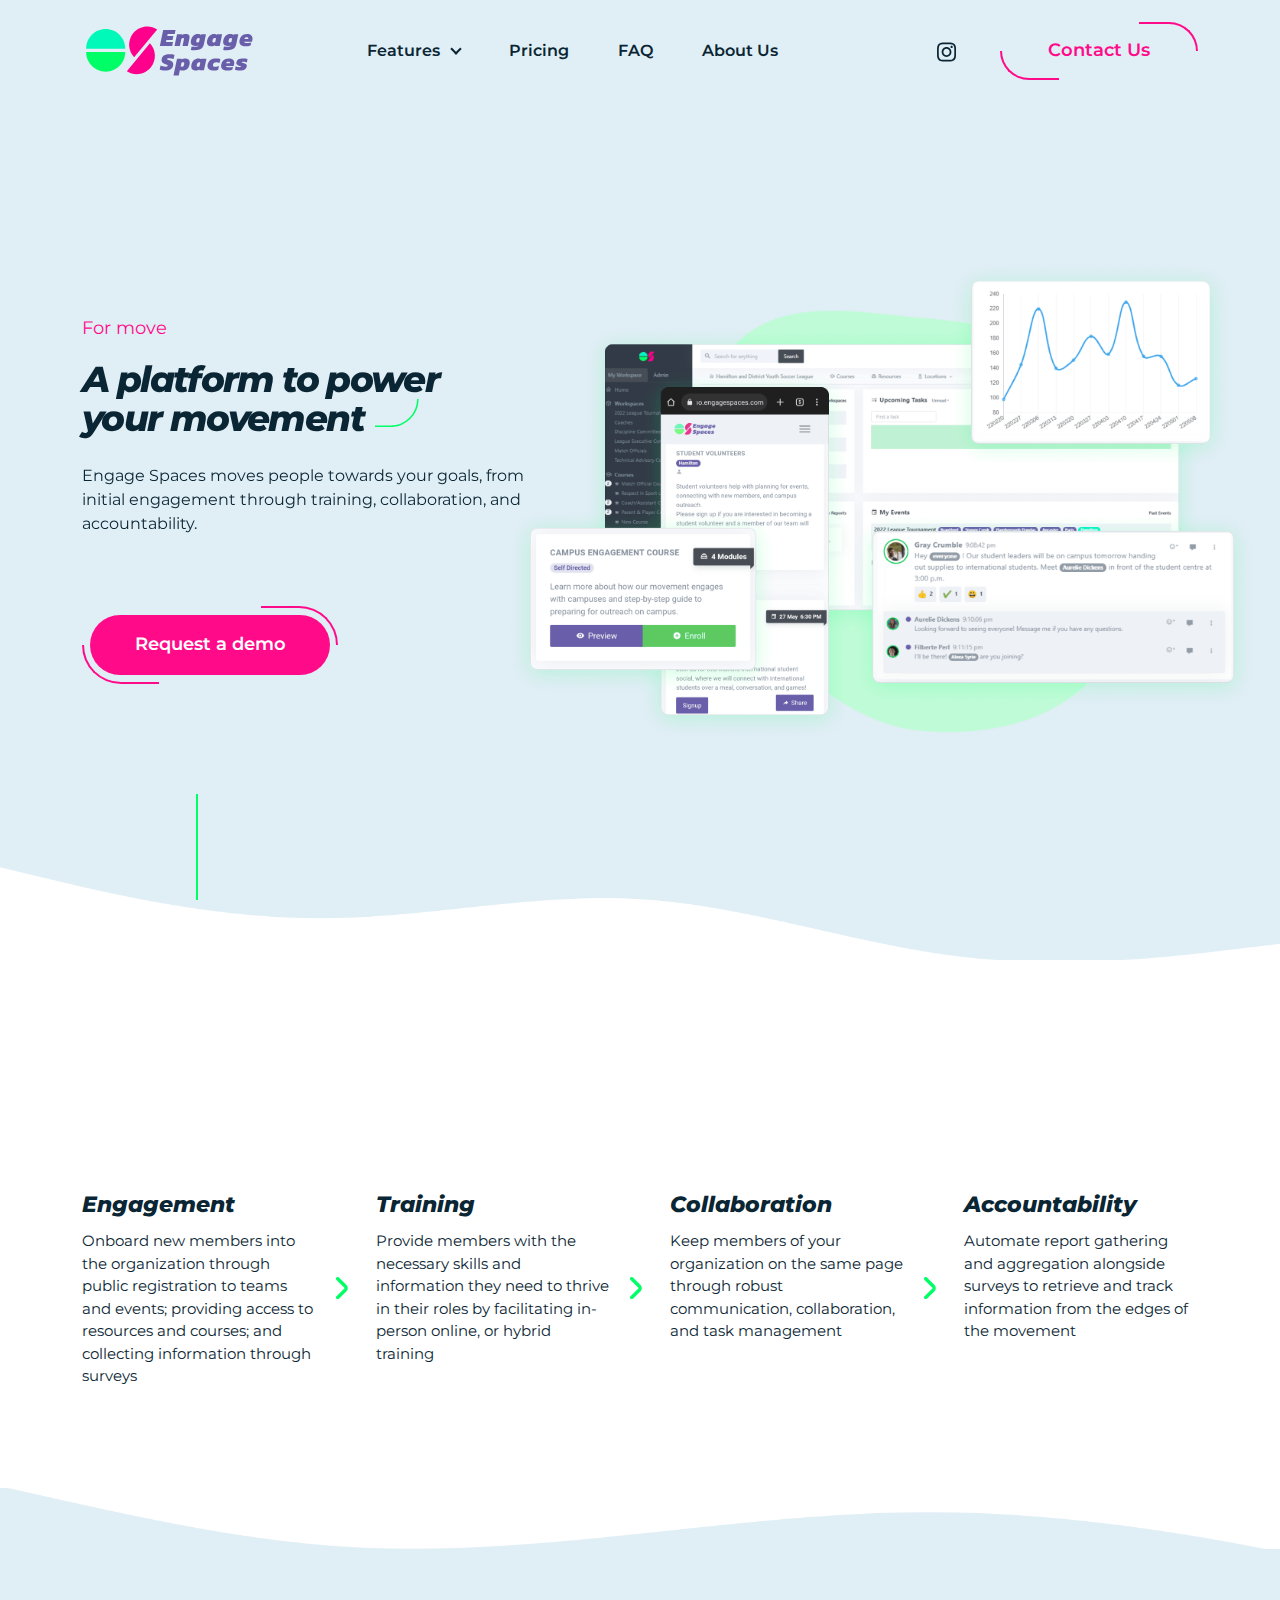
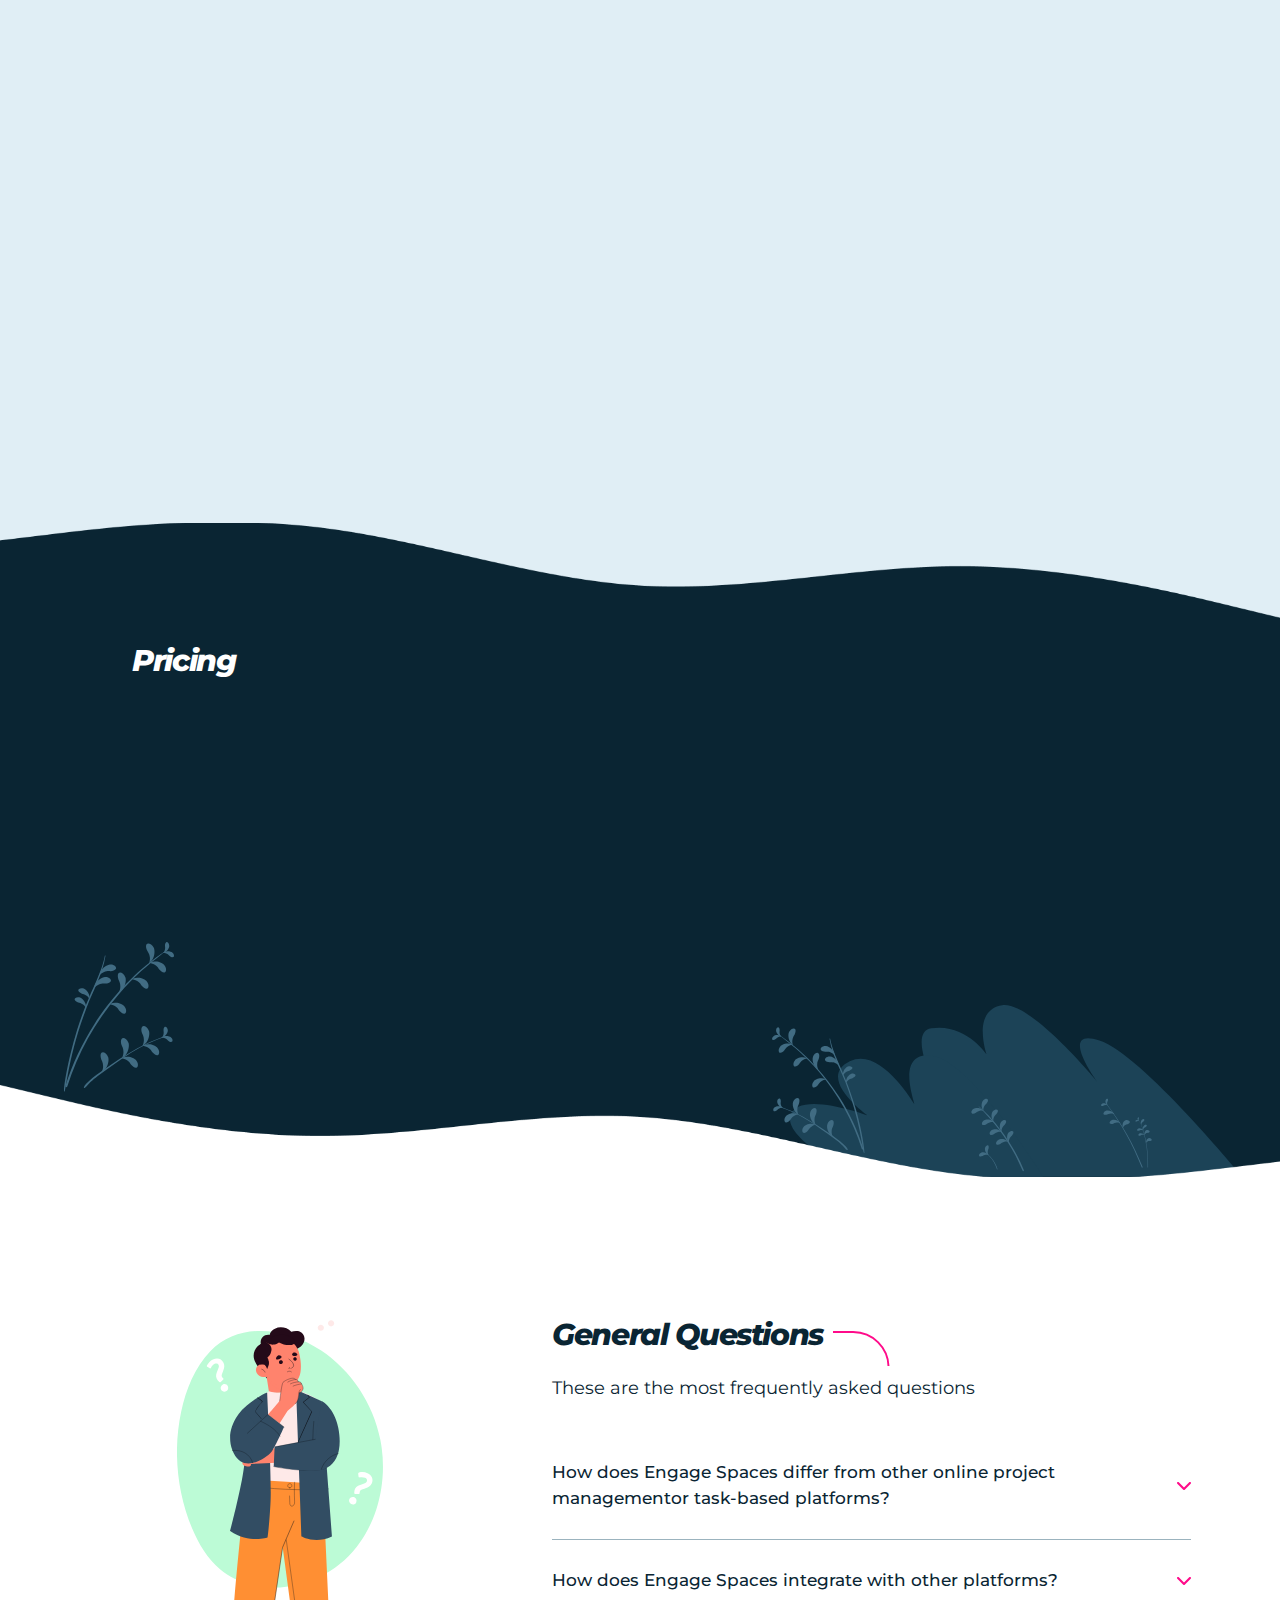
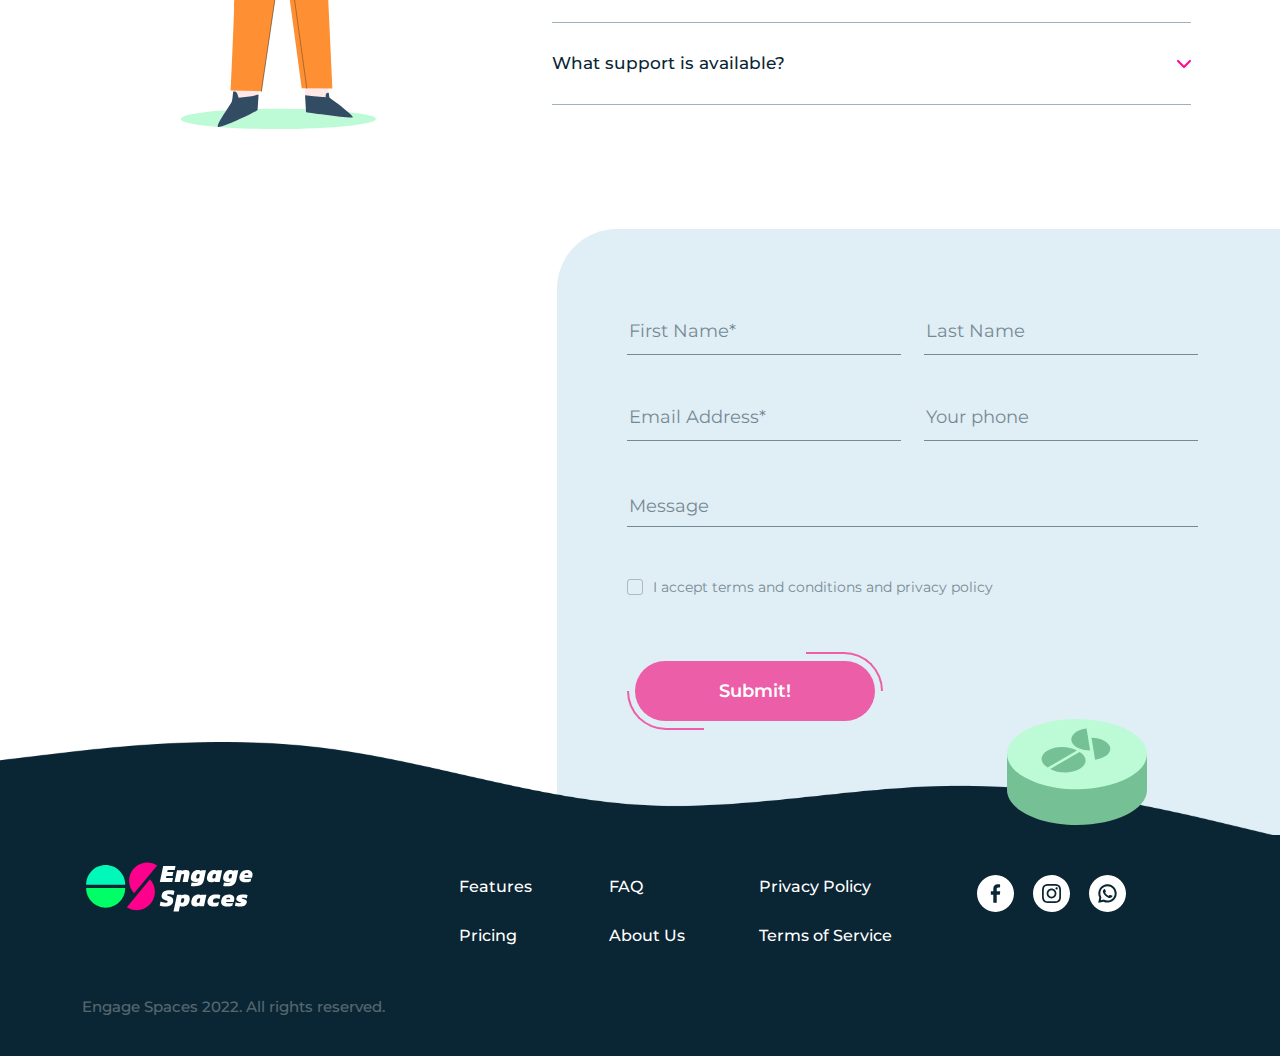
==== index.html @ 3aa94eaf "add project" ====
<!DOCTYPE html>
<html lang="en">

<head>
    <meta charset="UTF-8">
    <meta http-equiv="X-UA-Compatible" content="IE=edge">
    <meta name="viewport" content="width=device-width, initial-scale=1.0">
    <title>Engage Spaces</title>
    <link rel="icon" type="image/x-icon" href="img/favicon.png">
    <link rel="stylesheet" href="css/lib/bootstrap.min.css">
    <link rel="stylesheet" href="css/lib/aos.css">
    <link rel="stylesheet" href="css/style.css">
</head>

<body>
    <div class="pagewrapper">
        <header class="header">
            <div class="container">
                <div class="row align-items-center">
                    <div class="col-lg-3 col-8">
                        <div class="header__logo">
                            <a href="index.html">
                                <img src="img/svg/logo.svg" alt="logo">
                            </a>
                        </div>
                    </div>
                    <div class="col-xl-6 col-lg-5 col-4">
                        <nav class="header__menu">
                            <ul>
                                <li class="submenu">
                                    <a href="#">Features</a>
                                    <ul>
                                        <li>
                                            <a href="engagement.html#Engagement">
                                                Engagement
                                            </a>
                                        </li>
                                        <li>
                                            <a href="training.html#Training">
                                                Training
                                            </a>
                                        </li>
                                        <li>
                                            <a href="collaboration.html#Collaboration">
                                                Collaboration
                                            </a>
                                        </li>
                                        <li>
                                            <a href="accountability.html#Accountability">
                                                Accountability
                                            </a>
                                        </li>
                                    </ul>
                                </li>
                                <li>
                                    <a href="index.html#pricing">Pricing</a>
                                </li>
                                <li>
                                    <a href="faq.html">FAQ</a>
                                </li>
                                <li>
                                    <a href="about.html">About Us</a>
                                </li>
                            </ul>
                        </nav>
                        <div class="burger-btn">
                            <span></span>
                            <span></span>
                            <span></span>
                        </div>
                        <nav class="mobile__menu">
                            <div class="container">
                                <div class="mobile__menu-inner">
                                    <ul>
                                        <li class="mobile__submenu">
                                            <a href="#">Features</a>
                                            <ul>
                                                <li>
                                                    <a href="engagement.html#Engagement">
                                                        Engagement
                                                    </a>
                                                </li>
                                                <li>
                                                    <a href="training.html#Training">
                                                        Training
                                                    </a>
                                                </li>
                                                <li>
                                                    <a href="collaboration.html#Collaboration">
                                                        Collaboration
                                                    </a>
                                                </li>
                                                <li>
                                                    <a href="accountability.html#Accountability">
                                                        Accountability
                                                    </a>
                                                </li>
                                            </ul>
                                        </li>
                                        <li class="mobile__link">
                                            <a href="index.html#pricing">Pricing</a>
                                        </li>
                                        <li>
                                            <a href="faq.html">FAQ</a>
                                        </li>
                                        <li>
                                            <a href="about.html">About Us</a>
                                        </li>
                                    </ul>
                                    <div class="header__social--mobile">
                                        <a href="instagram.com">
                                            <svg width="19" height="20" viewBox="0 0 19 20" fill="none"
                                                xmlns="http://www.w3.org/2000/svg">
                                                <g clip-path="url(#clip0_165_557)">
                                                    <path
                                                        d="M18.9815 6.08605C18.9369 5.07651 18.7737 4.38246 18.5398 3.78105C18.2986 3.14267 17.9274 2.57114 17.4411 2.09601C16.966 1.6135 16.3907 1.23856 15.7597 1.00107C15.1548 0.767211 14.4644 0.603956 13.4549 0.559445C12.4378 0.511164 12.1149 0.5 9.53529 0.5C6.95569 0.5 6.6328 0.511164 5.61949 0.555675C4.60995 0.600186 3.9159 0.763586 3.31464 0.997305C2.67612 1.23856 2.10458 1.60973 1.62946 2.09601C1.14694 2.57114 0.772154 3.14644 0.534521 3.77743C0.300658 4.38246 0.137403 5.07274 0.0928918 6.08228C0.0446112 7.09936 0.0334473 7.42225 0.0334473 10.0019C0.0334473 12.5815 0.0446112 12.9043 0.0891221 13.9177C0.133633 14.9272 0.297033 15.6213 0.530896 16.2227C0.772154 16.861 1.14694 17.4326 1.62946 17.9077C2.10458 18.3902 2.67989 18.7651 3.31087 19.0026C3.9159 19.2365 4.60618 19.3998 5.61587 19.4443C6.62903 19.4889 6.95206 19.4999 9.53167 19.4999C12.1113 19.4999 12.4342 19.4889 13.4475 19.4443C14.457 19.3998 15.1511 19.2365 15.7523 19.0026C17.0292 18.509 18.0388 17.4994 18.5324 16.2227C18.7662 15.6176 18.9296 14.9272 18.9741 13.9177C19.0186 12.9043 19.0297 12.5815 19.0297 10.0019C19.0297 7.42225 19.026 7.09936 18.9815 6.08605ZM17.2705 13.8434C17.2296 14.7713 17.0737 15.2724 16.9438 15.6065C16.6246 16.4342 15.9676 17.0911 15.1399 17.4104C14.8058 17.5403 14.3011 17.6962 13.3769 17.7369C12.3747 17.7816 12.0742 17.7926 9.53906 17.7926C7.00397 17.7926 6.69964 17.7816 5.70112 17.7369C4.7732 17.6962 4.27213 17.5403 3.93808 17.4104C3.52618 17.2582 3.15124 17.0169 2.84691 16.7014C2.53142 16.3933 2.29016 16.0221 2.13793 15.6102C2.00802 15.2762 1.85216 14.7713 1.81142 13.8472C1.76676 12.845 1.75574 12.5443 1.75574 10.0093C1.75574 7.47416 1.76676 7.16983 1.81142 6.17145C1.85216 5.24353 2.00802 4.74246 2.13793 4.40841C2.29016 3.99636 2.53142 3.62157 2.85068 3.31709C3.15863 3.0016 3.5298 2.76034 3.94185 2.60825C4.2759 2.47835 4.78074 2.32248 5.70489 2.2816C6.70704 2.23709 7.00774 2.22592 9.54269 2.22592C12.0815 2.22592 12.3821 2.23709 13.3806 2.2816C14.3085 2.32248 14.8096 2.47835 15.1437 2.60825C15.5556 2.76034 15.9305 3.0016 16.2348 3.31709C16.5503 3.62519 16.7916 3.99636 16.9438 4.40841C17.0737 4.74246 17.2296 5.24716 17.2705 6.17145C17.315 7.1736 17.3261 7.47416 17.3261 10.0093C17.3261 12.5443 17.315 12.8413 17.2705 13.8434Z"
                                                        fill="#0A2533" />
                                                    <path
                                                        d="M9.53513 5.12109C6.84055 5.12109 4.6543 7.30721 4.6543 10.0019C4.6543 12.6967 6.84055 14.8828 9.53513 14.8828C12.2299 14.8828 14.416 12.6967 14.416 10.0019C14.416 7.30721 12.2299 5.12109 9.53513 5.12109ZM9.53513 13.168C7.78703 13.168 6.36906 11.7502 6.36906 10.0019C6.36906 8.25368 7.78703 6.83585 9.53513 6.83585C11.2834 6.83585 12.7012 8.25368 12.7012 10.0019C12.7012 11.7502 11.2834 13.168 9.53513 13.168Z"
                                                        fill="#0A2533" />
                                                    <path
                                                        d="M15.749 4.92803C15.749 5.55727 15.2388 6.06748 14.6094 6.06748C13.9802 6.06748 13.47 5.55727 13.47 4.92803C13.47 4.29864 13.9802 3.78857 14.6094 3.78857C15.2388 3.78857 15.749 4.29864 15.749 4.92803Z"
                                                        fill="#0A2533" />
                                                </g>
                                                <defs>
                                                    <clipPath id="clip0_165_557">
                                                        <rect width="19" height="19" fill="white"
                                                            transform="translate(0 0.5)" />
                                                    </clipPath>
                                                </defs>
                                            </svg>
                                        </a>
                                    </div>
                                    <div class="header__button--mobile pinkbtn">
                                        <a href="contact.html">Contact Us</a>
                                    </div>
                                </div>
                            </div>
                        </nav>
                    </div>
                    <div class="col-xl-3 col-lg-4">
                        <div class="header__right">
                            <div class="header__social">
                                <a href="instagram.com">
                                    <svg width="19" height="20" viewBox="0 0 19 20" fill="none"
                                        xmlns="http://www.w3.org/2000/svg">
                                        <g clip-path="url(#clip0_165_557)">
                                            <path
                                                d="M18.9815 6.08605C18.9369 5.07651 18.7737 4.38246 18.5398 3.78105C18.2986 3.14267 17.9274 2.57114 17.4411 2.09601C16.966 1.6135 16.3907 1.23856 15.7597 1.00107C15.1548 0.767211 14.4644 0.603956 13.4549 0.559445C12.4378 0.511164 12.1149 0.5 9.53529 0.5C6.95569 0.5 6.6328 0.511164 5.61949 0.555675C4.60995 0.600186 3.9159 0.763586 3.31464 0.997305C2.67612 1.23856 2.10458 1.60973 1.62946 2.09601C1.14694 2.57114 0.772154 3.14644 0.534521 3.77743C0.300658 4.38246 0.137403 5.07274 0.0928918 6.08228C0.0446112 7.09936 0.0334473 7.42225 0.0334473 10.0019C0.0334473 12.5815 0.0446112 12.9043 0.0891221 13.9177C0.133633 14.9272 0.297033 15.6213 0.530896 16.2227C0.772154 16.861 1.14694 17.4326 1.62946 17.9077C2.10458 18.3902 2.67989 18.7651 3.31087 19.0026C3.9159 19.2365 4.60618 19.3998 5.61587 19.4443C6.62903 19.4889 6.95206 19.4999 9.53167 19.4999C12.1113 19.4999 12.4342 19.4889 13.4475 19.4443C14.457 19.3998 15.1511 19.2365 15.7523 19.0026C17.0292 18.509 18.0388 17.4994 18.5324 16.2227C18.7662 15.6176 18.9296 14.9272 18.9741 13.9177C19.0186 12.9043 19.0297 12.5815 19.0297 10.0019C19.0297 7.42225 19.026 7.09936 18.9815 6.08605ZM17.2705 13.8434C17.2296 14.7713 17.0737 15.2724 16.9438 15.6065C16.6246 16.4342 15.9676 17.0911 15.1399 17.4104C14.8058 17.5403 14.3011 17.6962 13.3769 17.7369C12.3747 17.7816 12.0742 17.7926 9.53906 17.7926C7.00397 17.7926 6.69964 17.7816 5.70112 17.7369C4.7732 17.6962 4.27213 17.5403 3.93808 17.4104C3.52618 17.2582 3.15124 17.0169 2.84691 16.7014C2.53142 16.3933 2.29016 16.0221 2.13793 15.6102C2.00802 15.2762 1.85216 14.7713 1.81142 13.8472C1.76676 12.845 1.75574 12.5443 1.75574 10.0093C1.75574 7.47416 1.76676 7.16983 1.81142 6.17145C1.85216 5.24353 2.00802 4.74246 2.13793 4.40841C2.29016 3.99636 2.53142 3.62157 2.85068 3.31709C3.15863 3.0016 3.5298 2.76034 3.94185 2.60825C4.2759 2.47835 4.78074 2.32248 5.70489 2.2816C6.70704 2.23709 7.00774 2.22592 9.54269 2.22592C12.0815 2.22592 12.3821 2.23709 13.3806 2.2816C14.3085 2.32248 14.8096 2.47835 15.1437 2.60825C15.5556 2.76034 15.9305 3.0016 16.2348 3.31709C16.5503 3.62519 16.7916 3.99636 16.9438 4.40841C17.0737 4.74246 17.2296 5.24716 17.2705 6.17145C17.315 7.1736 17.3261 7.47416 17.3261 10.0093C17.3261 12.5443 17.315 12.8413 17.2705 13.8434Z"
                                                fill="#0A2533" />
                                            <path
                                                d="M9.53513 5.12109C6.84055 5.12109 4.6543 7.30721 4.6543 10.0019C4.6543 12.6967 6.84055 14.8828 9.53513 14.8828C12.2299 14.8828 14.416 12.6967 14.416 10.0019C14.416 7.30721 12.2299 5.12109 9.53513 5.12109ZM9.53513 13.168C7.78703 13.168 6.36906 11.7502 6.36906 10.0019C6.36906 8.25368 7.78703 6.83585 9.53513 6.83585C11.2834 6.83585 12.7012 8.25368 12.7012 10.0019C12.7012 11.7502 11.2834 13.168 9.53513 13.168Z"
                                                fill="#0A2533" />
                                            <path
                                                d="M15.749 4.92803C15.749 5.55727 15.2388 6.06748 14.6094 6.06748C13.9802 6.06748 13.47 5.55727 13.47 4.92803C13.47 4.29864 13.9802 3.78857 14.6094 3.78857C15.2388 3.78857 15.749 4.29864 15.749 4.92803Z"
                                                fill="#0A2533" />
                                        </g>
                                        <defs>
                                            <clipPath id="clip0_165_557">
                                                <rect width="19" height="19" fill="white"
                                                    transform="translate(0 0.5)" />
                                            </clipPath>
                                        </defs>
                                    </svg>
                                </a>
                            </div>
                            <div class="header__button">
                                <a href="contact.html">Contact Us</a>
                            </div>
                        </div>
                    </div>
                </div>
            </div>
            <img src="img/header_frame.png" alt="" class="header__frame">
        </header>

        <main class="main">

            <section class="welcomescreen">
                <div class="container">
                    <div class="welcomescreen__inner">
                        <div class="row align-items-center">

                            <div class="col-xl-5 col-lg-6 order-2 order-lg-1">
                                <div class="welcomescreen__subtitle">
                                    <span id="item" data-text="For movements and the people who lead them">

                                    </span>
                                </div>
                                <h1 class="welcomescreen__title" data-aos="fade-down">
                                    A platform to power<br>
                                    <span>your movement</span>
                                </h1>
                                <div class="welcomescreen__text" data-aos="fade-down" data-aos-delay="300">
                                    <p>
                                        Engage Spaces moves people towards your goals, from initial engagement through
                                        training, collaboration, and accountability.
                                    </p>
                                </div>
                                <div class="welcomescreen__btn pinkbtn" data-aos="fade-down" data-aos-delay="800">
                                    <a href="contact.html">
                                        Request a demo
                                    </a>
                                </div>
                                <a class="welcomescreen__btn-down" href="#info"></a>
                            </div>

                            <div class="col-xl-7 col-lg-6 order-1 order-lg-2">
                                <div class="welcomescreen__img" data-aos="fade" data-duration="1000">
                                    <picture>
                                        <source srcset="img/welcome_mobile_bg.png" media="(max-width: 768px)">
                                        <img src="img/welcome_bg.png" alt="image">
                                    </picture>
                                </div>
                            </div>
                        </div>
                    </div>
                </div>
                <img src="img/info_frame.png" alt="frame" class="welcomescreen__frame">
            </section>

            <section class="info" id="info">
                <div class="container">
                    <h2 class="info__title" data-aos="zoom-in-down">
                        Engage Spaces helps movements mobilize by <span>providing a place for everyone</span> - from
                        newcomers to leaders - to work together!
                    </h2>

                    <div class="info__inner">
                        <div class="info__item">
                            <h3>
                                Engagement
                            </h3>
                            <p>
                                Onboard new members into the organization through public registration to teams and
                                events;
                                providing access to resources and courses; and collecting information through surveys
                            </p>
                        </div>

                        <div class="info__item">
                            <h3>
                                Training
                            </h3>
                            <p>
                                Provide members with the necessary skills and information they need to thrive in their
                                roles by
                                facilitating in-person online, or hybrid training
                            </p>
                        </div>

                        <div class="info__item">
                            <h3>
                                Collaboration
                            </h3>
                            <p>
                                Keep members of your organization on the same page through robust communication,
                                collaboration,
                                and task management
                            </p>
                        </div>

                        <div class="info__item">
                            <h3>
                                Accountability
                            </h3>
                            <p>
                                Automate report gathering and aggregation alongside surveys to retrieve and track
                                information
                                from the edges of the movement
                            </p>
                        </div>
                    </div>
                </div>
            </section>

            <section class="about">
                <img class="about__frame" src="img/about_frame.png" alt="image">
                <div class="container">
                    <div class="row">
                        <div class="col-xl-7 col-lg-6">
                            <div class="about__img" data-aos="fade" data-aos-delay="400" data-aos-duration="800">
                                <img src="img/svg/about_img.svg" alt="about">
                            </div>
                        </div>
                        <div class="col-xl-5 col-lg-6">
                            <h2 class="about__title" data-aos="fade-left" data-aos-delay="100">
                                About
                            </h2>
                            <div class="about__content" data-aos="fade-left" data-aos-delay="400">
                                <p>
                                    Engage Spaces was developed by software professionals and movement leaders.
                                </p>
                                <p>
                                    We designed, tested, and implemented Engage Spaces to movements on university and
                                    college campuses across North America.
                                </p>
                            </div>
                            <div class="about__btn pinkbtn" data-aos="fade-left" data-aos-delay="600">
                                <a href="about.html">
                                    Learn more
                                </a>
                            </div>
                        </div>
                    </div>
                </div>
            </section>

            <section class="pricing" id="pricing">
                <img src="img/pricing_frame.png" alt="frame" class="pricing__frame">
                <div class="container">
                    <h2 class="pricing__title">
                        Pricing
                    </h2>
                    <div class="row">
                        <div class="col-lg-6">
                            <div class="pricing__left">
                                <div class="pricing__content" data-aos="fade">
                                    <p>
                                        Movements can take time to gain momentum. Access to all Engage Spaces features
                                        is
                                        <b>free</b> for movements and organizations with <b>less than 5</b> active
                                        accounts
                                        or 50
                                        contacts (members assigned to the organization’s account).
                                    </p>
                                    <p>
                                        For larger movements of <b>50 or more members</b>, a monthly fee provides
                                        <b>access
                                            to all features for unlimited locations and members</b>.
                                    </p>
                                </div>
                            </div>
                        </div>
                        <div class="col-lg-6">
                            <div class="pricing__right">
                                <div class="pricing__subtitle" data-aos="fade">
                                    <p>
                                        Your movement is unique, Engage Spaces is best when we uniquely understand your
                                        needs
                                        and objectives. Contact us for a demo and pricing details.
                                    </p>
                                </div>
                                <div class="pricing__btn pinkbtn" data-aos="fade-left" data-aos-delay="400">
                                    <a href="contact.html">
                                        Request a demo
                                    </a>
                                </div>
                            </div>
                        </div>
                    </div>
                </div>
                <img src="img/svg/pricing_pos1.svg" alt="frame" class="pricing__posleft">
                <img src="img/svg/pricing_pos2.svg" alt="frame" class="pricing__posright">
                <img src="img/pricing_frame2.png" alt="frame" class="pricing__frame2">
            </section>

            <section class="question" id="faq">
                <div class="container">
                    <div class="row">
                        <div class="col-lg-4">
                            <div class="question__img">
                                <img src="img/svg/question_img.svg" alt="image">
                            </div>
                        </div>
                        <div class="col-lg-8">
                            <div class="question__content">
                                <h2 class="question__title">
                                    General Questions
                                </h2>
                                <div class="question__subtitle">
                                    These are the most frequently asked questions
                                </div>
                                <div class="question__acordeon">
                                    <div class="question__acordeon-field">
                                        <div class="question__acordeon-header">
                                            <h3>
                                                How does Engage Spaces differ from other online project managementor
                                                task-based platforms?
                                            </h3>
                                            <img src="img/svg/accordeon_arrow.svg" alt="arrow"
                                                class="question__acordeon-arrow">
                                        </div>
                                        <div class="question__acordeon-body">
                                            Lorem ipsum dolor sit amet consectetur adipisicing elit. Aspernatur incidunt
                                            laborum quod perferendis sapiente, corporis a veritatis vitae deserunt
                                            debitis voluptas ullam, magnam laudantium consequatur? Reprehenderit aut
                                            cumque animi rem.
                                        </div>

                                    </div>

                                    <div class="question__acordeon-field">
                                        <div class="question__acordeon-header">
                                            <h3>
                                                How does Engage Spaces integrate with other platforms?
                                            </h3>
                                            <img src="img/svg/accordeon_arrow.svg" alt="arrow"
                                                class="question__acordeon-arrow">
                                        </div>
                                        <div class="question__acordeon-body">
                                            Lorem ipsum dolor sit amet consectetur adipisicing elit. Aspernatur incidunt
                                            laborum quod perferendis sapiente, corporis a veritatis vitae deserunt
                                            debitis voluptas ullam, magnam laudantium consequatur? Reprehenderit aut
                                            cumque animi rem.
                                        </div>

                                    </div>

                                    <div class="question__acordeon-field">
                                        <div class="question__acordeon-header">
                                            <h3>
                                                What support is available?
                                            </h3>
                                            <img src="img/svg/accordeon_arrow.svg" alt="arrow"
                                                class="question__acordeon-arrow">
                                        </div>
                                        <div class="question__acordeon-body">
                                            Lorem ipsum dolor sit amet consectetur adipisicing elit. Aspernatur incidunt
                                            laborum quod perferendis sapiente, corporis a veritatis vitae deserunt
                                            debitis voluptas ullam, magnam laudantium consequatur? Reprehenderit aut
                                            cumque animi rem.
                                        </div>

                                    </div>

                                </div>
                            </div>
                        </div>
                    </div>
                </div>
            </section>

            <section class="contact">
                <div class="container">
                    <div class="row">
                        <div class="col-lg-5">
                            <div class="contact__content">
                                <h2 class="contact__title" data-aos="fade-down">
                                    Let’s Talk!
                                </h2>
                                <div class="contact__subtitle" data-aos="fade-down" data-aos-delay="300">
                                    We’re always here to help you out with any questions or issues you have about Engage
                                    Spaces. Submit the form below and we’ll get back to you as soon as we can.
                                </div>
                            </div>
                        </div>
                        <div class="col-lg-7">
                            <div class="contact__form">
                                <form>
                                    <input type="text" placeholder="First Name*" required>
                                    <input type="text" placeholder="Last Name">
                                    <input type="text" placeholder="Email Address*" required>
                                    <input type="tel" class="phoneinp" placeholder="Your phone">
                                    <textarea placeholder="Message"></textarea>
                                    <div class="checkfield">
                                        <input id="check" type="checkbox">
                                        <label for="check">I accept terms and conditions and privacy policy</label>
                                    </div>
                                    <button class="pinkbtn formbtn" disabled="">
                                        <span>
                                            Submit!
                                        </span>
                                    </button>

                                </form>
                                <img src="img/svg/contact_img.svg" alt="img" class="contact__form-img">
                            </div>
                        </div>
                    </div>
                </div>
            </section>

        </main>

        <footer class="footer">
            <img src="img/footer_frame.png" alt="img" class="footer__frame">
            <div class="container">
                <div class="row">
                    <div class="col-xxl-2 col-lg-3 col-md-4">
                        <div class="footer__logo">
                            <a href="index.html">
                                <img src="img/svg/footer__logo.svg" alt="logo">
                            </a>
                        </div>
                    </div>
                    <div class="col-lg-6 col-md-8">
                        <nav class="footer__menu">
                            <ul>
                                <li>
                                    <a href="engagement.html">Features</a>
                                </li>
                                <li>
                                    <a href="faq.html">FAQ</a>
                                </li>
                                <li>
                                    <a href="privacy.html">Privacy Policy</a>
                                </li>
                                <li>
                                    <a href="index.html#pricing">Pricing</a>
                                </li>
                                <li>
                                    <a href="about.html">About Us</a>
                                </li>
                                <li>
                                    <a href="terms.html">Terms of Service</a>
                                </li>
                            </ul>
                        </nav>
                    </div>
                    <div class="col-xxl-4 col-lg-3">
                        <div class="footer__social">
                            <a href="#">
                                <svg width="37" height="37" viewBox="0 0 37 37" fill="none"
                                    xmlns="http://www.w3.org/2000/svg">
                                    <path fill-rule="evenodd" clip-rule="evenodd"
                                        d="M37 18.5C37 28.7173 28.7173 37 18.5 37C8.28273 37 0 28.7173 0 18.5C0 8.28273 8.28273 0 18.5 0C28.7173 0 37 8.28273 37 18.5ZM22.8814 19.3252L23.1881 16.7498C23.1967 16.682 23.1908 16.6131 23.171 16.5477C23.1512 16.4822 23.1178 16.4217 23.073 16.37C23.0282 16.3184 22.973 16.2767 22.9111 16.2478C22.8491 16.2188 22.7818 16.2033 22.7134 16.2021H19.7169V14.0478C19.7169 13.0693 19.9749 12.4145 21.343 12.3926H22.6063C22.7354 12.3926 22.8593 12.3413 22.9506 12.25C23.0419 12.1587 23.0932 12.0348 23.0932 11.9057V9.73684C23.0932 9.60772 23.0419 9.48389 22.9506 9.39259C22.8593 9.30129 22.7354 9.25 22.6063 9.25H20.5445C18.0276 9.25 16.309 10.8225 16.309 13.7119V16.2094H14.2935C14.1644 16.2094 14.0405 16.2607 13.9492 16.352C13.8579 16.4433 13.8066 16.5671 13.8066 16.6962V19.2716C13.8066 19.4008 13.8579 19.5246 13.9492 19.6159C14.0405 19.7072 14.1644 19.7585 14.2935 19.7585H16.3212L16.3066 27.3995C16.3059 27.4449 16.3142 27.4899 16.331 27.5321C16.3478 27.5743 16.3727 27.6128 16.4044 27.6453C16.436 27.6779 16.4738 27.7039 16.5155 27.7218C16.5571 27.7398 16.602 27.7494 16.6474 27.75H19.3761C19.4674 27.7487 19.5544 27.7114 19.6183 27.6462C19.6821 27.581 19.7176 27.4932 19.7169 27.4019V19.7585H22.3945C22.5149 19.7592 22.6313 19.7153 22.7212 19.6353C22.8111 19.5553 22.8681 19.4448 22.8814 19.3252Z"
                                        fill="white" />
                                </svg>
                            </a>
                            <a href="#">
                                <svg width="37" height="37" viewBox="0 0 37 37" fill="none"
                                    xmlns="http://www.w3.org/2000/svg">
                                    <g clip-path="url(#clip0_165_506)">
                                        <path fill-rule="evenodd" clip-rule="evenodd"
                                            d="M37.0006 18.4998C37.0006 28.717 28.718 36.9997 18.5008 36.9997C8.28364 36.9997 0.000976562 28.717 0.000976562 18.4998C0.000976562 8.28266 8.28364 0 18.5008 0C28.718 0 37.0006 8.28266 37.0006 18.4998ZM27.5398 12.2811C27.7737 12.8825 27.9369 13.5765 27.9815 14.5861C28.026 15.5994 28.0297 15.9223 28.0297 18.5019C28.0297 21.0815 28.0186 21.4043 27.9741 22.4177C27.9295 23.4272 27.7661 24.1176 27.5324 24.7227C27.0387 25.9994 26.0292 27.009 24.7523 27.5026C24.151 27.7365 23.457 27.8998 22.4475 27.9443C21.4341 27.9889 21.1113 27.9999 18.5317 27.9999C15.9521 27.9999 15.629 27.9889 14.6159 27.9443C13.6062 27.8998 12.9159 27.7365 12.3109 27.5026C11.6799 27.2652 11.1046 26.8902 10.6295 26.4077C10.1469 25.9326 9.77215 25.361 9.53089 24.7227C9.29702 24.1213 9.13363 23.4272 9.08911 22.4177C9.0446 21.4043 9.03344 21.0815 9.03344 18.5019C9.03344 15.9223 9.0446 15.5994 9.09288 14.5823C9.13739 13.5727 9.30065 12.8825 9.53451 12.2774C9.77215 11.6464 10.1469 11.0711 10.6295 10.596C11.1046 10.1097 11.6761 9.73856 12.3146 9.49731C12.9159 9.26359 13.6099 9.10019 14.6195 9.05568C15.6328 9.01116 15.9557 9 18.5353 9C21.1149 9 21.4378 9.01116 22.4549 9.05945C23.4644 9.10396 24.1548 9.26721 24.7597 9.50107C25.3907 9.73856 25.966 10.1135 26.4411 10.596C26.9274 11.0711 27.2986 11.6427 27.5398 12.2811ZM25.9438 24.1065C26.0737 23.7724 26.2296 23.2713 26.2705 22.3434C26.315 21.3413 26.3261 21.0443 26.3261 18.5093C26.3261 15.9742 26.315 15.6736 26.2705 14.6714C26.2296 13.7472 26.0737 13.2425 25.9438 12.9084C25.7916 12.4964 25.5503 12.1252 25.2348 11.8171C24.9305 11.5016 24.5556 11.2603 24.1437 11.1083C23.8096 10.9783 23.3085 10.8225 22.3806 10.7816C21.3821 10.7371 21.0815 10.7259 18.5427 10.7259C16.0077 10.7259 15.707 10.7371 14.7049 10.7816C13.7807 10.8225 13.2759 10.9783 12.9418 11.1083C12.5298 11.2603 12.1586 11.5016 11.8507 11.8171C11.5314 12.1216 11.2902 12.4964 11.1379 12.9084C11.008 13.2425 10.8522 13.7435 10.8114 14.6714C10.7668 15.6698 10.7557 15.9742 10.7557 18.5093C10.7557 21.0443 10.7668 21.345 10.8114 22.3472C10.8522 23.2713 11.008 23.7762 11.1379 24.1102C11.2902 24.5221 11.5314 24.8933 11.8469 25.2014C12.1512 25.5169 12.5262 25.7582 12.9381 25.9104C13.2721 26.0403 13.7732 26.1962 14.7011 26.2369C15.6996 26.2816 16.004 26.2926 18.5391 26.2926C21.0741 26.2926 21.3747 26.2816 22.3768 26.2369C23.3011 26.1962 23.8058 26.0403 24.1399 25.9104C24.9676 25.5911 25.6245 24.9342 25.9438 24.1065ZM18.5352 13.621C15.8406 13.621 13.6543 15.8071 13.6543 18.5018C13.6543 21.1966 15.8406 23.3827 18.5352 23.3827C21.2299 23.3827 23.416 21.1966 23.416 18.5018C23.416 15.8071 21.2299 13.621 18.5352 13.621ZM18.5352 21.6679C16.7871 21.6679 15.3691 20.2501 15.3691 18.5018C15.3691 16.7536 16.7871 15.3358 18.5352 15.3358C20.2834 15.3358 21.7013 16.7536 21.7013 18.5018C21.7013 20.2501 20.2834 21.6679 18.5352 21.6679ZM23.6094 14.5675C24.2388 14.5675 24.749 14.0573 24.749 13.428C24.749 12.7986 24.2388 12.2886 23.6094 12.2886C22.9802 12.2886 22.47 12.7986 22.47 13.428C22.47 14.0573 22.9802 14.5675 23.6094 14.5675Z"
                                            fill="white" />
                                    </g>
                                    <defs>
                                        <clipPath id="clip0_165_506">
                                            <rect width="37" height="37" fill="white" />
                                        </clipPath>
                                    </defs>
                                </svg>
                            </a>
                            <a href="#">
                                <svg width="37" height="37" viewBox="0 0 37 37" fill="none"
                                    xmlns="http://www.w3.org/2000/svg">
                                    <path fill-rule="evenodd" clip-rule="evenodd"
                                        d="M18.5 37C28.7173 37 37 28.7173 37 18.5C37 8.28273 28.7173 0 18.5 0C8.28273 0 0 8.28273 0 18.5C0 28.7173 8.28273 37 18.5 37ZM25.026 11.974C23.4866 10.4172 21.4413 9.462 19.2593 9.28095C17.0774 9.09991 14.9026 9.70493 13.1276 10.9868C11.3527 12.2686 10.0945 14.1429 9.58022 16.2711C9.06597 18.3992 9.32956 20.6412 10.3234 22.5921L9.34969 27.3193C9.33927 27.3665 9.33886 27.4154 9.34851 27.4628C9.35815 27.5102 9.37763 27.555 9.40568 27.5944C9.44585 27.654 9.50328 27.6999 9.57027 27.726C9.63726 27.7521 9.71062 27.7572 9.78055 27.7404L14.4055 26.6426C16.3511 27.6104 18.5769 27.8564 20.6868 27.3368C22.7968 26.8173 24.6539 25.5659 25.9276 23.8054C27.2014 22.045 27.8091 19.8896 27.6427 17.7231C27.4763 15.5565 26.5464 13.5193 25.0187 11.974H25.026ZM23.5782 23.5068C22.5138 24.5685 21.1435 25.2702 19.6599 25.5133C18.1753 25.7565 16.6519 25.5283 15.3038 24.8608L14.6563 24.5394L11.8155 25.2113V25.1748L12.4144 22.3097L12.0979 21.6865C11.4086 20.3347 11.1652 18.7993 11.4027 17.3006C11.6401 15.8019 12.3463 14.417 13.4197 13.3445C14.7675 11.9981 16.5947 11.2418 18.4999 11.2418C20.405 11.2418 22.2322 11.9981 23.5801 13.3445L23.6117 13.3883C24.942 14.739 25.6847 16.5607 25.6778 18.4566C25.671 20.351 24.9164 22.166 23.5782 23.5068ZM21.7399 22.8063C22.4287 22.6384 22.9813 21.969 23.3294 21.4213C23.3869 21.3338 23.423 21.234 23.4347 21.13C23.4465 21.0259 23.4336 20.9206 23.3971 20.8225C23.3606 20.7244 23.3015 20.6362 23.2246 20.5652C23.1478 20.4941 23.0552 20.4422 22.9545 20.4135L21.1776 19.9048C21.0605 19.8713 20.9365 19.8708 20.8192 19.9035C20.7019 19.9361 20.5959 20.0006 20.513 20.0898L20.0773 20.5328C19.988 20.6246 19.8734 20.6877 19.7482 20.7141C19.6229 20.7406 19.4926 20.7291 19.3738 20.6813C18.7231 20.3449 18.1246 19.9161 17.5968 19.4082C17.1063 18.9933 16.6747 18.5134 16.314 17.9817C16.2502 17.8705 16.221 17.7428 16.2301 17.6149C16.2392 17.487 16.2862 17.3647 16.3651 17.2636L16.7449 16.7768C16.8179 16.6826 16.864 16.5704 16.8781 16.452C16.8923 16.3337 16.874 16.2137 16.8252 16.105L16.0779 14.4156C16.0369 14.3208 15.9743 14.2369 15.8951 14.1707C15.8159 14.1044 15.7223 14.0575 15.6218 14.0339C15.5213 14.0102 15.4166 14.0104 15.3162 14.0344C15.2157 14.0585 15.1223 14.1056 15.0434 14.1722C14.5468 14.5909 13.9577 15.2286 13.8871 15.937C13.7678 17.1809 14.3034 18.7509 16.3213 20.635L16.3505 20.6618C18.6703 22.8063 20.5228 23.0984 21.7399 22.8063Z"
                                        fill="white" />
                                </svg>

                            </a>
                        </div>
                    </div>
                </div>
                <div class="footer__copy">
                    Engage Spaces 2022. All rights reserved.
                </div>
            </div>
        </footer>

        <div class="btnup">
            <img src="img/svg/btnup_arrow.svg" alt="btn">
        </div>
    </div>


    <script src="js/lib/jquery.js"></script>
    <script src="js/lib/bootstrap.min.js"></script>
    <script src="js/lib/jquery.inputmask.js"></script>
    <script src="js/lib/aos.js"></script>
    <script src="js/main.js"></script>


</body>

</html>
---- css/style.css ----
@import url("https://fonts.googleapis.com/css2?family=Montserrat:ital,wght@0,400;0,500;0,600;0,700;1,800&display=swap");html{-webkit-box-sizing:border-box;box-sizing:border-box}*,:after,:before{-webkit-box-sizing:inherit;box-sizing:inherit}body,html{height:100%}a{text-decoration:none;color:inherit;cursor:pointer}a:focus,a:hover{color:inherit;text-decoration:none}button:focus,input:focus{outline:transparent}li,ul{margin:0;padding:0;list-style:none}h1,h2,h3,h4,h5,h6,li,ol,p,ul{margin:0;padding:0}img{width:100%;background-size:cover;background-position:center}body{position:relative;overflow-x:hidden;min-width:320px;max-width:100vw;cursor:default;font-family:"Montserrat",sans-serif;font-weight:400}body.hidden{overflow:hidden}.main{-webkit-box-flex:1;-ms-flex:1 1 auto;flex:1 1 auto}.pagewrapper{min-height:100%;display:-webkit-box;display:-ms-flexbox;display:flex;-webkit-box-orient:vertical;-webkit-box-direction:normal;-ms-flex-direction:column;flex-direction:column;overflow:hidden}.pinkbtn{width:256px;height:78px;display:-webkit-box;display:-ms-flexbox;display:flex;-webkit-box-align:center;-ms-flex-align:center;align-items:center;-webkit-box-pack:center;-ms-flex-pack:center;justify-content:center;position:relative}.pinkbtn a{font-weight:600;font-size:18px;line-height:120%;position:relative;z-index:10}.pinkbtn:after,.pinkbtn:before{content:"";position:absolute;width:30%;height:50%;-webkit-transition:0.2s;transition:0.2s;background-color:transparent}.pinkbtn:before{border-left:2px solid #FF0B8A;border-bottom:2px solid #FF0B8A;border-right:none;border-top:none;bottom:0;left:0;border-radius:0 0 0 100px}.pinkbtn:after{border-left:none;border-bottom:none;border-right:2px solid #FF0B8A;border-top:2px solid #FF0B8A;top:0;right:0;border-radius:0 100px 0 0}.pinkbtn:hover:after,.pinkbtn:hover:before{width:100%;height:100%;border-radius:100px}@media (max-width:767.8px){.pinkbtn:hover:after,.pinkbtn:hover:before{width:30%;height:50%}.pinkbtn:hover:before{border-radius:0 0 0 100px}.pinkbtn:hover:after{border-radius:0 100px 0 0}}.pinkbtn a,.pinkbtn span{display:-webkit-box;display:-ms-flexbox;display:flex;-webkit-box-align:center;-ms-flex-align:center;align-items:center;-webkit-box-pack:center;-ms-flex-pack:center;justify-content:center;width:240px;height:60px;color:#FFFFFF;background:#FF0B8A;border-radius:30px;-webkit-transition:0.3s;transition:0.3s}.pinkbtn:disabled:hover:after{width:30%;height:50%;border-radius:0 100px 0 0;border-color:#ec5ea7}.pinkbtn:disabled:hover:before{width:30%;height:50%;border-radius:0 0 0 100px;border-color:#ec5ea7}.pinkbtn:disabled span{background:#ec5ea7}.pinkbtn:disabled:after,.pinkbtn:disabled:before{border-color:#ec5ea7}.btnup{position:fixed;bottom:50px;right:80px;width:63px;height:63px;border:2px solid #FFFFFF;border-radius:7px;opacity:0.7;display:-webkit-box;display:-ms-flexbox;display:flex;-webkit-box-align:center;-ms-flex-align:center;align-items:center;-webkit-box-pack:center;-ms-flex-pack:center;justify-content:center;cursor:pointer;z-index:89}.btnup img{width:18px}@media (max-width:1400px){.btnup{width:55px;height:55px}}@media (max-width:991.8px){.btnup{width:45px;height:45px;right:50px;bottom:30px}}@media (max-width:767.8px){.btnup{width:35px;height:35px;right:25px;bottom:25px;border-radius:5px}.btnup img{width:15px}}@media (max-width:375px){.pinkbtn{width:100%}.pinkbtn a,.pinkbtn span{width:93%!important}}.welcomescreen{background:#E0EEF5;position:relative;padding-bottom:60px}.welcomescreen__inner{height:calc(100vh - 102px);min-height:750px;position:relative;display:-webkit-box;display:-ms-flexbox;display:flex;-webkit-box-align:center;-ms-flex-align:center;align-items:center}.welcomescreen__frame{position:absolute;left:0;bottom:-2px}.welcomescreen__subtitle{font-size:18px;line-height:120%;color:#FF0B8A;margin-bottom:27px;height:15px}.welcomescreen__title{margin-bottom:33px;font-style:italic;font-weight:800;font-size:48px;line-height:110%;letter-spacing:-0.045em;color:#0A2533}@media (max-width:1600px){.welcomescreen__title{font-size:36px}}@media (max-width:767.8px){.welcomescreen__title{font-size:32px}}@media (max-width:575.8px){.welcomescreen__title{font-size:28px}}.welcomescreen__title span{position:relative;display:inline-block}.welcomescreen__title span:after{content:"";position:absolute;top:-3px;background-image:url(../img/svg/line.svg);right:-76px;width:58px;height:37px;background-size:cover}.welcomescreen__text{margin-bottom:70px}.welcomescreen__text p{font-size:18px;max-width:450px;line-height:150%;color:#0A2533}.welcomescreen__text p+.welcomescreen__text p{padding-top:10px}.welcomescreen__btn-down{width:30px;bottom:0px;left:100px;-webkit-animation:2s ease-in-out infinite down;animation:2s ease-in-out infinite down;display:inline-block;position:absolute;z-index:50;width:30px;height:106px}.welcomescreen__btn-down:after{content:"";position:absolute;top:0;left:50%;-webkit-transform:translateX(-50%);transform:translateX(-50%);background:#00FF67;width:2px;height:100%}@-webkit-keyframes down{0%{-webkit-transform:translateY(0);transform:translateY(0);opacity:0}5%{opacity:1}to{-webkit-transform:translateY(40px);transform:translateY(40px);opacity:0}}@keyframes down{0%{-webkit-transform:translateY(0);transform:translateY(0);opacity:0}5%{opacity:1}to{-webkit-transform:translateY(40px);transform:translateY(40px);opacity:0}}.welcomescreen__img{width:942px;margin-left:-50px}.info{position:relative;padding:86px 0 135px}.info__title{max-width:914px;margin:0 auto;text-align:center;color:#0A2533;font-style:italic;font-weight:800;font-size:36px;line-height:120%;letter-spacing:-0.045em;color:#0A2533;margin-bottom:80px}@media (max-width:1400px){.info__title{font-size:30px}}@media (max-width:767.8px){.info__title{font-size:28px}}@media (max-width:375px){.info__title{font-size:24px}}.info__title span{color:#FF0B8A}.info__inner{display:-webkit-box;display:-ms-flexbox;display:flex;-webkit-box-pack:justify;-ms-flex-pack:justify;justify-content:space-between;-ms-flex-wrap:wrap;flex-wrap:wrap}.info__item{width:21%;position:relative;margin-bottom:10px}.info__item+.info__item:after{content:"";position:absolute;background-image:url(../img/svg/info_arrow.svg);width:12px;height:22px;background-size:cover;top:50%;-webkit-transform:translateY(-50%);transform:translateY(-50%);left:-66px}.info__item h2,.info__item h3,.info__item h4{font-style:italic;font-weight:800;font-size:24px;line-height:150%;margin-bottom:9px;color:#0A2533}.info__item p{font-size:15px;line-height:150%;color:#0A2533}.info__item p+p{padding-top:5px}.about{background:#E0EEF5;padding:180px 0;position:relative}.about__frame{position:absolute;top:-2px;left:0}.about__img{max-width:750px}.about__title{font-style:italic;font-weight:800;font-size:36px;line-height:120%;letter-spacing:-0.045em;color:#0A2533;margin-bottom:36px}@media (max-width:1400px){.about__title{font-size:30px}}@media (max-width:767.8px){.about__title{font-size:28px}}@media (max-width:375px){.about__title{font-size:24px}}.about__content{margin-bottom:52px;max-width:525px}.about__content p{font-size:18px;line-height:150%;color:#0A2533}.about__content p+p{padding-top:15px}.pricing{padding:160px 0 290px;position:relative;background:#0A2533}.pricing__frame{position:absolute;top:-1px;left:0}.pricing__left{padding-left:90px}.pricing__right{padding-left:35px}.pricing__title{color:#FFFFFF!important;font-style:italic;font-weight:800;font-size:36px;line-height:120%;letter-spacing:-0.045em;color:#0A2533;padding-left:90px;margin-bottom:43px}@media (max-width:1400px){.pricing__title{font-size:30px}}@media (max-width:767.8px){.pricing__title{font-size:28px}}@media (max-width:375px){.pricing__title{font-size:24px}}.pricing__content{position:relative;z-index:2}.pricing__content p{font-size:18px;line-height:150%;color:#FFFFFF}.pricing__content p+p{padding-top:43px}.pricing__subtitle{margin-bottom:93px;max-width:525px}.pricing__subtitle p{font-size:18px;line-height:150%;color:#FFFFFF}.pricing__subtitle p+p{padding-top:15px}.pricing__frame2{position:absolute;bottom:-3px;z-index:10;left:0}.pricing__posleft{position:absolute;bottom:130px;left:5%;width:179px}.pricing__posright{position:absolute;bottom:0px;right:3%;width:665px}.question{position:relative;padding:70px 0 140px}.question__img{padding-left:95px}.question__img img{max-width:310px}.question__content{padding-left:108px;padding-top:100px;max-width:729px}.question__title{color:#0A2533;margin-bottom:22px;font-style:italic;font-weight:800;font-size:36px;line-height:120%;letter-spacing:-0.045em;color:#0A2533;position:relative;display:inline-block}@media (max-width:1400px){.question__title{font-size:30px}}@media (max-width:767.8px){.question__title{font-size:28px}}@media (max-width:375px){.question__title{font-size:24px}}.question__title:after{content:"";position:absolute;width:57px;height:35px;bottom:-13px;right:-67px;background-image:url(../img/svg/question_line.svg);background-size:cover}.question__subtitle{font-size:18px;line-height:150%;color:#0A2533;margin-bottom:67px}.question__acordeon{width:100%}.question__acordeon-field{border-bottom:1px solid #9BB3BE;padding:28px 0}.question__acordeon-header{cursor:pointer;display:-webkit-box;display:-ms-flexbox;display:flex;-webkit-box-align:center;-ms-flex-align:center;align-items:center;-webkit-box-pack:justify;-ms-flex-pack:justify;justify-content:space-between}.question__acordeon-header h3{font-weight:500;font-size:17px;line-height:150%;color:#0A2533;-webkit-transition:0.3s;transition:0.3s}.question__acordeon-header.active h3{text-shadow:2px 2px 10px rgba(255,11,138,0.1)}.question__acordeon-arrow{width:14px;-webkit-transition:0.4s;transition:0.4s}.question__acordeon-arrow.rotate{-webkit-transform:rotate(180deg);transform:rotate(180deg)}.question__acordeon-body{display:none;font-size:17px;line-height:150%;padding:30px 50px 20px 20px}.contact{position:relative}.contact__content{max-width:520px;padding-top:100px}.contact__title{color:#0A2533;margin-bottom:32px;font-style:italic;font-weight:800;font-size:36px;line-height:120%;letter-spacing:-0.045em;color:#0A2533;position:relative;display:inline-block}@media (max-width:1400px){.contact__title{font-size:30px}}@media (max-width:767.8px){.contact__title{font-size:28px}}@media (max-width:375px){.contact__title{font-size:24px}}.contact__title:after{content:"";position:absolute;width:57px;height:36px;bottom:-13px;right:-80px;background-size:cover;background-image:url(../img/svg/question_line.svg)}.contact__subtitle{font-size:18px;line-height:150%;color:#0A2533}.contact__form{padding:105px 0 105px 92px;position:relative}.contact__form:after{content:"";position:absolute;left:0;top:0;width:200vw;height:100%;background:#E0EEF5;border-radius:60px 0 0 0;z-index:-1}.contact__form form{display:-webkit-box;display:-ms-flexbox;display:flex;-webkit-box-pack:justify;-ms-flex-pack:justify;justify-content:space-between;-ms-flex-wrap:wrap;flex-wrap:wrap;max-width:684px}.contact__form form input{width:48%;padding-bottom:10px;border:none;border-bottom:1px solid rgba(10,37,51,0.5);margin-bottom:50px;background-color:transparent}.contact__form form input::-webkit-input-placeholder{font-size:18px;line-height:150%;color:#0A2533;opacity:0.5;-webkit-transition:0.3s;transition:0.3s}.contact__form form input::-moz-placeholder{font-size:18px;line-height:150%;color:#0A2533;opacity:0.5;-moz-transition:0.3s;transition:0.3s}.contact__form form input:-ms-input-placeholder{font-size:18px;line-height:150%;color:#0A2533;opacity:0.5;-ms-transition:0.3s;transition:0.3s}.contact__form form input::-ms-input-placeholder{font-size:18px;line-height:150%;color:#0A2533;opacity:0.5;-ms-transition:0.3s;transition:0.3s}.contact__form form input::placeholder{font-size:18px;line-height:150%;color:#0A2533;opacity:0.5;-webkit-transition:0.3s;transition:0.3s}.contact__form form input:focus::-webkit-input-placeholder{opacity:0}.contact__form form input:focus::-moz-placeholder{opacity:0}.contact__form form input:focus:-ms-input-placeholder{opacity:0}.contact__form form input:focus::-ms-input-placeholder{opacity:0}.contact__form form input:focus::placeholder{opacity:0}.contact__form form textarea{width:100%;margin-bottom:50px;border:none;resize:none;border-bottom:1px solid rgba(10,37,51,0.5);outline:none;background-color:transparent;max-height:36px}.contact__form form textarea::-webkit-input-placeholder{font-size:18px;line-height:150%;color:#0A2533;opacity:0.5;-webkit-transition:0.3s;transition:0.3s}.contact__form form textarea::-moz-placeholder{font-size:18px;line-height:150%;color:#0A2533;opacity:0.5;-moz-transition:0.3s;transition:0.3s}.contact__form form textarea:-ms-input-placeholder{font-size:18px;line-height:150%;color:#0A2533;opacity:0.5;-ms-transition:0.3s;transition:0.3s}.contact__form form textarea::-ms-input-placeholder{font-size:18px;line-height:150%;color:#0A2533;opacity:0.5;-ms-transition:0.3s;transition:0.3s}.contact__form form textarea::placeholder{font-size:18px;line-height:150%;color:#0A2533;opacity:0.5;-webkit-transition:0.3s;transition:0.3s}.contact__form form textarea:focus::-webkit-input-placeholder{opacity:0}.contact__form form textarea:focus::-moz-placeholder{opacity:0}.contact__form form textarea:focus:-ms-input-placeholder{opacity:0}.contact__form form textarea:focus::-ms-input-placeholder{opacity:0}.contact__form form textarea:focus::placeholder{opacity:0}.contact__form form button{border:none;background-color:transparent}.contact__form form button span{font-weight:600;font-size:18px;line-height:120%;background:#FF0B8A;color:#fff;display:-webkit-box;display:-ms-flexbox;display:flex;-webkit-box-align:center;-ms-flex-align:center;align-items:center;-webkit-box-pack:center;-ms-flex-pack:center;justify-content:center;width:240px;height:60px;border-radius:30px}.checkfield{width:100%;margin-bottom:50px}.checkfield input{cursor:pointer;position:absolute;z-index:-1;opacity:0}.checkfield input+label{display:-webkit-inline-box;display:-ms-inline-flexbox;display:inline-flex;-webkit-box-align:center;-ms-flex-align:center;align-items:center;cursor:pointer;font-size:14px;line-height:150%;opacity:0.5;color:#0A2533}.checkfield input+label:before{content:"";display:inline-block;width:16px;height:16px;border:1px solid rgba(10,37,51,0.5);border-radius:3px;margin-right:10px}.checkfield input:checked+label:before{background-color:#FF0B8A;border:1px solid #FF0B8A;background-image:url(../img/svg/check_arrow.svg);background-repeat:no-repeat;background-position:center}.contact__form-img{position:absolute;width:203px;bottom:15px;right:5%;z-index:33;-webkit-animation:6s ease-in-out infinite levitate;animation:6s ease-in-out infinite levitate}@-webkit-keyframes levitate{0%{-webkit-transform:translateY(0);transform:translateY(0)}50%{-webkit-transform:translateY(-20px);transform:translateY(-20px)}to{-webkit-transform:translateY(0);transform:translateY(0)}}@keyframes levitate{0%{-webkit-transform:translateY(0);transform:translateY(0)}50%{-webkit-transform:translateY(-20px);transform:translateY(-20px)}to{-webkit-transform:translateY(0);transform:translateY(0)}}@media (max-width:1800px){.pricing__posright{width:580px}.pricing__posleft{bottom:100px;width:140px}.question{padding:70px 0 100px}}@media (max-width:1600px){.welcomescreen__title span:after{top:0px;right:-55px;width:44px;height:28px}.welcomescreen__title{margin-bottom:25px}.welcomescreen__img{width:880px}.info__item+.info__item:after{left:-40px}.info{padding:80px 0 100px}.question__subtitle{margin-bottom:30px}.contact__form{padding:90px 0 105px 70px}.contact__content{padding-top:90px}.contact__form-img{width:180px;bottom:10px;right:8%}}@media (max-width:1400px){.info{padding:60px 0 90px}.welcomescreen__inner{min-height:650px}.welcomescreen__text p{font-size:16px}.welcomescreen__img{width:750px}.welcomescreen__text p{font-size:16px}.about__content p{font-size:16px}.pricing__posright{width:470px}.info__title{margin-bottom:60px}.info__item h2,.info__item h3,.info__item h4{font-size:22px}.info__item{width:21%}.about{padding:160px 0 125px}.pricing{padding:120px 0 220px}.pricing__posleft{bottom:85px;width:110px}.pricing__title{padding-left:50px;margin-bottom:35px}.pricing__left{padding-left:50px}.pricing__content p{font-size:16px}.pricing__content p+p{padding-top:35px}.pricing__subtitle p{font-size:16px}.question__content{padding-left:90px;padding-top:70px}.contact__form-img{width:140px}.contact__subtitle{font-size:16px}}@media (max-width:1200px){.welcomescreen__inner{min-height:630px}.welcomescreen__btn-down{display:none}.welcomescreen__img{width:560px}.info__item{width:100%;margin-bottom:0}.info__item+.info__item{margin-top:30px}.info__item+.info__item:after{left:50%;top:-20px;-webkit-transform:translate(-50%,0) rotate(90deg);transform:translate(-50%,0) rotate(90deg)}.about{padding:160px 0 70px}.question__acordeon-field{padding:20px 0}.question__subtitle{margin-bottom:15px}.question__content{padding-left:65px;padding-top:35px}.question{padding:50px 0 70px}.contact__form form input::-webkit-input-placeholder,.contact__form form textarea::-webkit-input-placeholder{font-size:16px}.contact__form form input::-moz-placeholder,.contact__form form textarea::-moz-placeholder{font-size:16px}.contact__form form input:-ms-input-placeholder,.contact__form form textarea:-ms-input-placeholder{font-size:16px}.contact__form form input::-ms-input-placeholder,.contact__form form textarea::-ms-input-placeholder{font-size:16px}.contact__form form input::placeholder,.contact__form form textarea::placeholder{font-size:16px}.contact__form form input,.contact__form form textarea{margin-bottom:30px}.contact__form{padding:65px 0 105px 65px}.contact__content{padding-top:65px}}@media (max-width:991.8px){.welcomescreen__img{width:500px;margin:0 auto 40px}.welcomescreen__text p{max-width:100%}.welcomescreen__text{margin-bottom:20px}.info{padding:60px 0 60px}.about__img{max-width:600px;margin:0 auto 30px}.about__content p{font-size:16px;line-height:150%;color:#0A2533}.pricing{padding:110px 0 180px}.pricing__posright{width:345px}.pricing__posleft{bottom:65px;width:90px}.pricing__title{padding-left:0;margin-bottom:35px}.pricing__btn{position:relative;z-index:2}.pricing__subtitle{margin-bottom:70px;max-width:100%}.pricing__content p+p{padding-top:25px}.pricing__left{padding-left:0;margin-bottom:25px}.pricing__right{padding-left:0}.question__img{padding-left:30%}.question__img img{max-width:250px}.question__acordeon-header h3{font-size:16px;max-width:90%}.question__acordeon-body{font-size:15px;padding:25px 50px 5px 20px}.question__content{padding-left:0;padding-top:35px}.contact__content{padding-top:0;margin-bottom:45px}}@media (max-width:767.8px){.welcomescreen__title{margin-bottom:25px}.welcomescreen__img{width:80%}.pricing__posright{width:260px}.pricing__posleft{bottom:40px;width:70px}.info__item+.info__item:after{width:8px;height:14px}.info__title{margin-bottom:50px}.about{padding:120px 0 70px}.question__img img{max-width:200px}.pricing{padding:80px 0 160px}.contact__title:after{width:50px;height:30px;bottom:-9px;right:-65px}.question__title:after{width:50px;height:30px;bottom:-13px;right:-63px}.question{padding:15px 0 50px}.question__subtitle{margin-bottom:10px;font-size:16px}.contact__form form>input{width:100%}.contact__title{margin-bottom:20px}.contact__form{padding:40px 0 100px 30px}.contact__form-img{width:120px;bottom:0;right:-5%}.contact__form:after{border-radius:35px 0 0 0}}@media (max-width:575.8px){.welcomescreen__img{width:100%}.welcomescreen__img{margin:0 0 20px}.welcomescreen__inner{min-height:680px}.welcomescreen__title{margin-bottom:25px}.pricing__posleft{display:none}.question__acordeon-header h3{font-size:14px}.question__acordeon-body{font-size:14px;padding:20px 40px 5px 10px}}@media (max-width:375px){.question__img{padding-left:25%}}.pen{-webkit-animation:3s ease-in-out infinite penanim;animation:3s ease-in-out infinite penanim;-webkit-transform-origin:center;transform-origin:center}@-webkit-keyframes penanim{0%{-webkit-transform:translate(0);transform:translate(0)}50%{-webkit-transform:translate(2px,5px);transform:translate(2px,5px)}to{-webkit-transform:translate(0);transform:translate(0)}}@keyframes penanim{0%{-webkit-transform:translate(0);transform:translate(0)}50%{-webkit-transform:translate(2px,5px);transform:translate(2px,5px)}to{-webkit-transform:translate(0);transform:translate(0)}}.aboutwelcomescreen{padding:140px 0 120px}.aboutwelcomescreen__content{max-width:636px}.aboutwelcomescreen__title{font-style:italic;font-weight:800;font-size:48px;line-height:110%;letter-spacing:-0.045em;color:#0A2533;margin-bottom:28px}@media (max-width:1600px){.aboutwelcomescreen__title{font-size:36px}}@media (max-width:767.8px){.aboutwelcomescreen__title{font-size:32px}}@media (max-width:575.8px){.aboutwelcomescreen__title{font-size:28px}}.aboutwelcomescreen__text{margin-bottom:52px}.aboutwelcomescreen__text p{font-size:18px;line-height:150%;color:#0A2533}.aboutwelcomescreen__text p+p{padding-top:10px}.aboutwelcomescreen__img{text-align:right}.aboutwelcomescreen__img img{max-width:633px}.aboutinfo{padding-bottom:130px}.aboutinfo__section+.aboutinfo__section{margin-top:130px}.aboutinfo__section:nth-child(2n) .row{-webkit-box-orient:horizontal;-webkit-box-direction:reverse;-ms-flex-direction:row-reverse;flex-direction:row-reverse}.aboutinfo__section:nth-child(2n) .aboutinfo__img{text-align:right}.aboutinfo__section:nth-child(2n) .aboutinfo__content{margin:0 auto 0 0}.aboutinfo__section .aboutinfo__content{margin:0 0 0 auto}.aboutinfo__img img{max-width:651px}.aboutinfo__content{max-width:636px}.aboutinfo__content h2,.aboutinfo__content h3,.aboutinfo__content h4{font-style:italic;font-weight:800;font-size:36px;line-height:120%;letter-spacing:-0.045em;color:#0A2533;margin-bottom:42px}@media (max-width:1400px){.aboutinfo__content h2,.aboutinfo__content h3,.aboutinfo__content h4{font-size:30px}}@media (max-width:767.8px){.aboutinfo__content h2,.aboutinfo__content h3,.aboutinfo__content h4{font-size:28px}}@media (max-width:375px){.aboutinfo__content h2,.aboutinfo__content h3,.aboutinfo__content h4{font-size:24px}}.aboutinfo__content p{font-size:18px;line-height:150%;color:#0A2533}.aboutinfo__content p+p{margin-top:42px}@media (max-width:1400px){.aboutinfo{padding-bottom:100px}.aboutinfo__content h2,.aboutinfo__content h3,.aboutinfo__content h4{margin-bottom:25px}.aboutinfo__section+.aboutinfo__section{margin-top:100px}.aboutinfo__content p{font-size:16px}.aboutinfo__content p+p{margin-top:25px}.aboutwelcomescreen{padding:120px 0 90px}.aboutwelcomescreen__text p{font-size:16px}}@media (max-width:992px){.aboutinfo{padding-bottom:70px}.aboutinfo__section+.aboutinfo__section{margin-top:50px}.aboutinfo__content{max-width:100%}.aboutinfo__content p+p{margin-top:15px}.aboutinfo__img{text-align:center;margin-bottom:30px}.aboutinfo__img img{max-width:450px}.aboutinfo__section:nth-child(2n) .aboutinfo__img{text-align:center}.aboutwelcomescreen__img{text-align:center;margin-bottom:40px}.aboutwelcomescreen{padding:100px 0 70px}}@media (max-width:767.8px){.aboutwelcomescreen{padding:50px 0 50px}.aboutinfo__section+.aboutinfo__section{margin-top:30px}.aboutinfo{padding-bottom:45px}.aboutinfo__content h2,.aboutinfo__content h3,.aboutinfo__content h4{margin-bottom:15px}}.contactpage{padding:150px 0 0;position:relative}.contactpage .contact__form{padding:60px 0 270px 90px}.contactpage .contact__content{max-width:740px;padding:0 0 0 90px}.contactpage .contact__form-img{bottom:-20px}.contactpage .contactpage__img img{max-width:508px}.contactpage .contact__form:after{display:none}@media (max-width:1400px){.contactpage .contact__form{padding:60px 0 130px 90px}.contactpage{padding:120px 0 0;position:relative}}@media (max-width:991.8px){.contactpage{padding:70px 0 0}.contactpage .contactpage__img{text-align:center;margin-bottom:40px}.contactpage .contactpage__img img{max-width:380px}.contactpage .contact__content{max-width:740px;padding:0}.contactpage .contact__form{padding:0 0 130px 0}}@media (max-width:767.8px){.contactpage{padding:50px 0 0}.contactpage .contact__form{padding:0 0 110px 0}}.featureswelcomescreen{padding:200px 0 100px}.featureswelcomescreen__title{font-style:italic;font-weight:800;font-size:48px;line-height:110%;letter-spacing:-0.045em;color:#0A2533;margin-bottom:28px}@media (max-width:1600px){.featureswelcomescreen__title{font-size:36px}}@media (max-width:767.8px){.featureswelcomescreen__title{font-size:32px}}@media (max-width:575.8px){.featureswelcomescreen__title{font-size:28px}}.featureswelcomescreen__text{font-size:18px;line-height:150%;margin-bottom:30px;color:#0A2533;max-width:520px}.featureswelcomescreen__text p+p{padding-top:10px}.featureswelcomescreen__right{padding-left:70px;font-size:18px;line-height:150%;color:#0A2533}.featureswelcomescreen__right ul{max-width:500px}.featureswelcomescreen__right ul li{display:block;position:relative;padding-left:25px}.featureswelcomescreen__right ul li:before{content:"";position:absolute;width:10px;height:10px;border-radius:50%;background:#FF0B8A;left:0;top:50%;-webkit-transform:translateY(-50%);transform:translateY(-50%)}.featureswelcomescreen__right ul li+li{margin-top:15px}.featureswelcomescreen__right p+p{padding-top:10px}.featurescontent{padding-bottom:155px;position:relative}.featurescontent__top{text-align:center;margin-bottom:72px;position:relative;padding-top:180px}.featurescontent__box{position:absolute;top:20px;left:50%;z-index:10;width:-webkit-fit-content;width:-moz-fit-content;width:fit-content;-webkit-transform:translate(-50%,0%);transform:translate(-50%,0%);padding:31px 71px;background:#E0EEF5;-webkit-box-shadow:0px 4px 28px rgba(0,0,0,0.25);box-shadow:0px 4px 28px rgba(0,0,0,0.25);border-radius:10px;display:inline-block}.featurescontent__box.fix{position:fixed}.featurescontent__box>ul{display:inline-block}.featurescontent__box>ul>li{font-weight:600;font-size:18px;line-height:120%;color:#0A2533;display:inline-block;padding-bottom:6px;position:relative}.featurescontent__box>ul>li a:after{content:"";display:inline-block;position:absolute;height:3px;width:0;left:0;right:0;bottom:0;background:#FF0B8A;-webkit-transition:0.5s;transition:0.5s;margin:0 auto}.featurescontent__box>ul>li a.active:after,.featurescontent__box>ul>li:hover a:after{width:100%}.featurescontent__box>ul>li+li{margin-left:60px}.featurescontent__title{font-style:italic;font-weight:800;font-size:36px;line-height:120%;letter-spacing:-0.045em;color:#0A2533;margin-bottom:26px}@media (max-width:1400px){.featurescontent__title{font-size:30px}}@media (max-width:767.8px){.featurescontent__title{font-size:28px}}@media (max-width:375px){.featurescontent__title{font-size:24px}}.featurescontent__text{font-size:18px;line-height:150%;color:#0A2533;max-width:880px;margin:0 auto}.featurescontent__field+.featurescontent__field{margin-top:80px}.featurescontent__field:nth-child(2n) .row{-webkit-box-pack:start;-ms-flex-pack:start;justify-content:flex-start;-webkit-box-orient:horizontal;-webkit-box-direction:reverse;-ms-flex-direction:row-reverse;flex-direction:row-reverse}.featurescontent__field-img img{max-width:690px}.featurescontent__field-text{font-size:16px;line-height:160%;color:#0A2533}.featurescontent__field-text h2,.featurescontent__field-text h3,.featurescontent__field-text h4{font-weight:700;font-size:18px;line-height:150%;margin-bottom:36px;color:#0A2533;max-width:380px}.featurescontent__field-text p{max-width:500px;font-weight:700;font-size:18px;line-height:150%}.featurescontent__field-text p+p{padding-top:40px}.featurescontent__field-text ul{max-width:570px;color:#0A2533}.featurescontent__field-text ul li{display:block;position:relative;padding-left:25px}.featurescontent__field-text ul li:before{content:"";position:absolute;width:10px;height:10px;border-radius:50%;background:#FF0B8A;left:0;top:50%;-webkit-transform:translateY(-50%);transform:translateY(-50%)}.featurescontent__field-text ul li+li{margin-top:15px}@media (max-width:1600px){.featureswelcomescreen{padding:150px 0 100px}}@media (max-width:1400px){.featurescontent{padding-bottom:100px}.featurescontent__field+.featurescontent__field{margin-top:65px}.featurescontent__field-text h2,.featurescontent__field-text h3,.featurescontent__field-text h4{margin-bottom:25px;font-size:17px}.featurescontent__field-text p{font-size:16px}.featurescontent__field-img img{max-width:500px}.featurescontent__field-text ul li+li{margin-top:10px}.featurescontent__box{padding:25px 55px}.featureswelcomescreen__text{font-size:16px}.featureswelcomescreen__right{padding-left:50px;font-size:16px}.featureswelcomescreen{padding:130px 0 90px}}@media (max-width:1200px){.featurescontent__box>ul>li+li{margin-left:40px}.featurescontent__box>ul>li{font-size:16px}.featurescontent__top{margin-bottom:50px;padding-top:170px}.featurescontent__field+.featurescontent__field{margin-top:50px}}@media (max-width:992px){.featurescontent{padding-bottom:80px}.featurescontent__field-text h2,.featurescontent__field-text h3,.featurescontent__field-text h4,.featurescontent__field-text p{max-width:100%}.featurescontent__field-text ul{max-width:100%}.featurescontent__field-img{text-align:center;margin-bottom:30px}.featurescontent__field-img img{max-width:400px}.featureswelcomescreen{padding:100px 0 70px}.featureswelcomescreen__right{padding-left:0;padding-top:45px}}@media (max-width:767.8px){.featurescontent__box>ul>li.active a{color:#FF0B8A}.featurescontent__box>ul>li a:after{display:none}.featurescontent__text{font-size:16px}.featurescontent{padding-bottom:50px}.featurescontent__field-text p+p{padding-top:20px}.featurescontent__box{padding:20px}.featurescontent__box>ul>li.active a:after,.featurescontent__box>ul>li:hover a:after{width:50%}.featurescontent__box{-webkit-animation:none;animation:none}.featurescontent__box ul{display:-webkit-box;display:-ms-flexbox;display:flex;-ms-flex-wrap:wrap;flex-wrap:wrap}.featurescontent__box ul li{width:50%;margin-bottom:20px}.featurescontent__box ul li a{display:inline-block}.featurescontent__box ul li+li{margin:0}.featureswelcomescreen{padding:50px 0 50px}.featureswelcomescreen__right ul li+li{margin-top:10px}}@media (max-width:575.8px){.featurescontent__box>ul>li{font-size:14px}}.faq__inner{padding:200px 0 300px;display:-webkit-box;display:-ms-flexbox;display:flex;-webkit-box-pack:justify;-ms-flex-pack:justify;justify-content:space-between;position:relative}.faq__frame{position:absolute;max-width:203px;right:0;bottom:0;z-index:22;-webkit-animation:6s ease-in-out infinite levitate;animation:6s ease-in-out infinite levitate}.faq__left,.faq__right{width:20%;padding-top:150px}.faq__content{width:52%}.faq__title{text-align:center;font-style:italic;font-weight:800;font-size:36px;line-height:120%;letter-spacing:-0.045em;color:#0A2533;margin-bottom:22px}@media (max-width:1400px){.faq__title{font-size:30px}}@media (max-width:767.8px){.faq__title{font-size:28px}}@media (max-width:375px){.faq__title{font-size:24px}}.faq__subtitle{font-size:18px;line-height:150%;text-align:center;color:#0A2533;margin-bottom:67px}@media (max-width:1600px){.faq__inner{padding:160px 0 250px}.faq__frame{max-width:170px;bottom:-20px}}@media (max-width:1400px){.faq__inner{padding:140px 0 201px}.faq__subtitle{margin-bottom:30px}}@media (max-width:1200px){.faq__inner{padding:100px 0 140px}.faq__frame{max-width:120px;right:5%}}@media (max-width:991.8px){.faq__content{width:65%}.faq__left{padding-top:38%}.faq__right{padding-top:5%}}@media (max-width:767.8px){.faq__content{width:100%}.faq__left,.faq__right{display:none}}@media (max-width:575.8px){.faq__frame{max-width:100px}.faq__inner{padding:50px 0 100px}.faq__subtitle{font-size:16px;margin-bottom:10px}}.termspage{padding:130px 0 250px;font-size:16px;line-height:150%;color:#0A2533}.termspage__inner{max-width:1290px}.pagecontent__title{font-style:italic;font-weight:800;font-size:48px;line-height:110%;letter-spacing:-0.045em;color:#0A2533;margin-bottom:25px}@media (max-width:1600px){.pagecontent__title{font-size:36px}}@media (max-width:767.8px){.pagecontent__title{font-size:32px}}@media (max-width:575.8px){.pagecontent__title{font-size:28px}}.pagecontent__subtitle{margin-bottom:25px;padding-left:90px}.pagecontent__subtitle p+p{margin-top:20px}.termspage__content{padding-left:90px}.termspage__content h2,.termspage__content h3,.termspage__content h4{font-weight:700;font-size:20px;line-height:150%;color:#0A2533;margin-bottom:15px;margin-top:25px}.termspage__content p{padding-left:25px}.termspage__content p+p{margin-top:25px}.termspage__content ul{padding-left:50px;margin-bottom:35px;margin-top:25px}.termspage__content ul li{list-style:disc;padding-left:5px}.termspage__content ul li+li{margin-top:20px}.thank__inner{height:calc(100vh - 102px);min-height:600px;display:-webkit-box;display:-ms-flexbox;display:flex;-webkit-box-align:center;-ms-flex-align:center;align-items:center;-webkit-box-pack:center;-ms-flex-pack:center;justify-content:center}.thank__image img{max-width:633px}.thank__content{padding-left:55px;max-width:390px}.thank__title{font-style:italic;font-weight:800;font-size:48px;line-height:110%;letter-spacing:-0.045em;color:#0A2533;margin-bottom:22px}@media (max-width:1600px){.thank__title{font-size:36px}}@media (max-width:767.8px){.thank__title{font-size:32px}}@media (max-width:575.8px){.thank__title{font-size:28px}}.thank__subtitle{font-size:18px;line-height:150%;margin-bottom:28px;color:#0A2533}.thank__btn--mobile{display:none}@media (max-width:1600px){.termspage{padding:120px 0px 200px}}@media (max-width:1200px){.pagecontent__subtitle{padding-left:40px}.termspage__content{padding-left:40px}}@media (max-width:991.8px){.termspage{padding:85px 0px 100px}.thank__inner{height:calc(100vh - 97px);min-height:600px}.thank__image{text-align:center}.thank__image img{max-width:400px}.thank__content{padding-left:0;max-width:600px;text-align:center;margin:0 auto}.thank__btn--mobile{display:-webkit-box;display:-ms-flexbox;display:flex;margin:0 auto}.thank__btn{display:none}.thank__image{text-align:center;margin-bottom:40px}}@media (max-width:767.8px){.termspage__content{padding-left:0px}.pagecontent__subtitle{padding-left:0px}.termspage__content p{padding-left:0}.termspage__content ul{padding-left:20px}.pagecontent__subtitle p+p{margin-top:15px}.pagecontent__title{margin-bottom:20px}.termspage{padding:70px 0px 90px}.pagecontent__subtitle{margin-bottom:15px}.termspage__content p+p{margin-top:15px}.termspage__content ul{margin-bottom:20px;margin-top:20px}.termspage__content ul li+li{margin-top:15px}}.header{background:#E0EEF5;padding:19px 0;position:relative}.header__frame{position:absolute;top:100px;left:0;z-index:-1}.header__logo a{display:block;max-width:175px;position:relative;z-index:99}.header__menu{padding-left:75px}.header__menu li{display:inline-block;-webkit-transition:0.3s;transition:0.3s;color:#0A2533}.header__menu li+li{margin-left:60px}.header__menu li:hover{color:#f561ad}.header__menu a{font-weight:600;font-size:18px;line-height:120%}.header__menu .menu-item-has-children,.header__menu .submenu{position:relative;padding-right:20px;cursor:pointer}.header__menu .menu-item-has-children:after,.header__menu .submenu:after{content:"";position:absolute;top:25%;right:0px;width:8px;height:8px;-webkit-transform:rotate(45deg);transform:rotate(45deg);border-right:2px solid #0A2533;border-bottom:2px solid #0A2533;-webkit-transition:0.3s;transition:0.3s}.header__menu .menu-item-has-children>ul,.header__menu .submenu>ul{position:absolute;z-index:-1;visibility:hidden;top:calc(100% + 15px);left:0;padding:40px;opacity:0;-webkit-transition:0.5s;transition:0.5s;-webkit-transform:translateY(-10px);transform:translateY(-10px);width:278px;background:#FFFFFF;border:1px solid rgba(0,0,0,0.1);-webkit-box-shadow:0px 11px 33px rgba(0,0,0,0.14);box-shadow:0px 11px 33px rgba(0,0,0,0.14);border-radius:17px}.header__menu .menu-item-has-children>ul li,.header__menu .submenu>ul li{display:block;margin-left:0}.header__menu .menu-item-has-children>ul li+li,.header__menu .submenu>ul li+li{padding-top:22px}.header__menu .menu-item-has-children:hover:after,.header__menu .submenu:hover:after{border-color:#f561ad}.header__menu .menu-item-has-children:hover ul,.header__menu .submenu:hover ul{opacity:1;z-index:5;visibility:visible;-webkit-transform:translateY(0px);transform:translateY(0px)}.header__right{display:-webkit-box;display:-ms-flexbox;display:flex;-webkit-box-align:center;-ms-flex-align:center;align-items:center;-webkit-box-pack:end;-ms-flex-pack:end;justify-content:flex-end}.header__social{margin-right:46px}.header__social svg path{-webkit-transition:0.3s;transition:0.3s}.header__social a:hover svg path{fill:#f561ad}.header__button{position:relative}.header__button a{display:block;color:#FF0B8A;padding:18px 48px}.header__button a{font-weight:600;font-size:18px;line-height:120%;position:relative;z-index:10}.header__button:after,.header__button:before{content:"";position:absolute;width:30%;height:50%;-webkit-transition:0.2s;transition:0.2s;background-color:transparent}.header__button:before{border-left:2px solid #FF0B8A;border-bottom:2px solid #FF0B8A;border-right:none;border-top:none;bottom:0;left:0;border-radius:0 0 0 100px}.header__button:after{border-left:none;border-bottom:none;border-right:2px solid #FF0B8A;border-top:2px solid #FF0B8A;top:0;right:0;border-radius:0 100px 0 0}.header__button:hover:after,.header__button:hover:before{width:100%;height:100%;border-radius:100px}@media (max-width:767.8px){.header__button:hover:after,.header__button:hover:before{width:30%;height:50%}.header__button:hover:before{border-radius:0 0 0 100px}.header__button:hover:after{border-radius:0 100px 0 0}}#menu-header-1 .menu-item-has-children ul,.burger-btn,.mobile__menu,.mobile__submenu ul{display:none}@media (max-width:1400px){.header__menu{padding-left:0px}.header__menu a{font-size:16px}.header__menu li+li{margin-left:45px}.header__social{margin-right:25px}.header__right{display:-webkit-box;display:-ms-flexbox;display:flex;-webkit-box-align:center;-ms-flex-align:center;align-items:center;-webkit-box-pack:justify;-ms-flex-pack:justify;justify-content:space-between}}@media (max-width:1200px){.header__menu li+li{margin-left:20px}.header__menu .submenu>ul{padding:25px 30px;width:250px}.header__menu .submenu>ul li+li{padding-top:15px}}@media (max-width:991.8px){.header__frame{top:93px}.header__menu,.header__right{display:none}.header__logo{max-width:160px;margin-top:0}.mobile__menu{display:block;overflow-y:scroll;padding-top:70px;padding-bottom:10px;position:fixed;z-index:80;text-align:center;top:70px;left:0;bottom:0;right:0;height:calc(100vh - 70px);background:#E0EEF5;opacity:0;-webkit-transform:translateX(-120%);transform:translateX(-120%);-webkit-transition:0.4s;transition:0.4s}.mobile__menu.active{-webkit-transform:translate(0);transform:translate(0);opacity:1}.mobile__menu a{font-weight:600;font-size:18px;line-height:120%;color:#0A2533}.mobile__menu .mobile__menu-inner>ul{margin-bottom:90px}.mobile__menu .mobile__menu-inner>ul>li+li{margin-top:45px}.burger-btn{display:table;position:relative;z-index:99;margin:0 0 0 auto;cursor:pointer}.burger-btn span{width:32px;height:2px;background:#0A2533;display:block;-webkit-transition:0.4s;transition:0.4s}.burger-btn span+span{margin-top:8px}.burger-btn.active span:first-child{-webkit-transform:rotate(45deg) translate(11px,9px);transform:rotate(45deg) translate(11px,9px)}.burger-btn.active span:nth-child(2){opacity:0;-webkit-transform:translateX(30px);transform:translateX(30px)}.burger-btn.active span:nth-child(3){-webkit-transform:rotate(-45deg) translate(5px,-3px);transform:rotate(-45deg) translate(5px,-3px)}#menu-header-1 .menu-item-has-children ul,.mobile__submenu ul{text-align:center;padding:25px 0 0}#menu-header-1 .menu-item-has-children ul li,.mobile__submenu ul li{display:block;margin-left:0}#menu-header-1 .menu-item-has-children ul li+li,.mobile__submenu ul li+li{padding-top:25px}#menu-header-1 .menu-item-has-children ul li a,.mobile__submenu ul li a{text-shadow:2px 2px 10px rgba(255,11,138,0.2)}#menu-header-1 .menu-item-has-children>a,.mobile__submenu>a{position:relative;-webkit-transition:0.3s;transition:0.3s}#menu-header-1 .menu-item-has-children.pink>a,.mobile__submenu.pink>a{color:#FF0B8A}#menu-header-1 .menu-item-has-children.pink>a:after,.mobile__submenu.pink>a:after{border-color:#FF0B8A}#menu-header-1 .menu-item-has-children>a:after,.mobile__submenu>a:after{content:"";-webkit-transition:0.3s;transition:0.3s;position:absolute;top:25%;right:-20px;width:8px;height:8px;-webkit-transform:rotate(45deg);transform:rotate(45deg);border-right:2px solid #0A2533;border-bottom:2px solid #0A2533;transition:0.3s}.header__social--mobile{margin-bottom:80px}.header__button--mobile{margin:0 auto}.header__button--mobile a{color:#FFFFFF}}@media (max-width:767.8px){.header__social--mobile{margin-bottom:50px}.mobile__menu .mobile__menu-inner>ul{margin-bottom:50px}}@media (max-width:575.8px){.header__logo{max-width:130px;margin-top:0}.header__frame{top:84px}}.footer{padding:40px 0 40px;background:#0A2533;position:relative}.footer__frame{position:absolute;left:0;bottom:calc(100% - 2px)}.footer__logo{max-width:175px;margin-top:-20px}.footer__menu{padding-left:92px}.footer__menu ul{display:-webkit-box;display:-ms-flexbox;display:flex;-ms-flex-wrap:wrap;flex-wrap:wrap}.footer__menu ul li{width:33%;margin-bottom:25px}.footer__menu ul a{font-weight:500;font-size:16px;line-height:120%;color:#FFFFFF;-webkit-transition:0.3s;transition:0.3s}.footer__menu ul a:hover{color:#FF0B8A}.footer__social{padding-left:40px}.footer__social a{display:inline-block}.footer__social a+a{margin-left:15px}.footer__social a svg path{-webkit-transition:0.3s;transition:0.3s}.footer__social a:hover svg path{fill:#FF0B8A}.footer__copy{padding-top:25px;font-weight:500;font-size:15px;line-height:120%;opacity:0.3;color:#FFFFFF}@media (max-width:1200px){.footer__menu{padding-left:20px}}@media (max-width:991.8px){.footer__social a+a{margin-left:25px}.footer__social{padding-left:0}.footer__logo{max-width:160px;margin-top:0}.footer__social{margin-bottom:15px}}@media (max-width:767.8px){.footer__menu{padding-left:0}.footer__logo{max-width:140px;margin-bottom:30px}.footer__menu{padding-left:0;margin-bottom:20px}}@media (max-width:575.8px){.footer__menu ul li{width:50%;margin-bottom:20px}.footer__copy{padding-top:20px;font-size:13px}.footer{padding:30px 0}}@media (min-width:1500px){.container,.container-lg,.container-md,.container-sm,.container-xl,.container-xxl{max-width:1430px}}
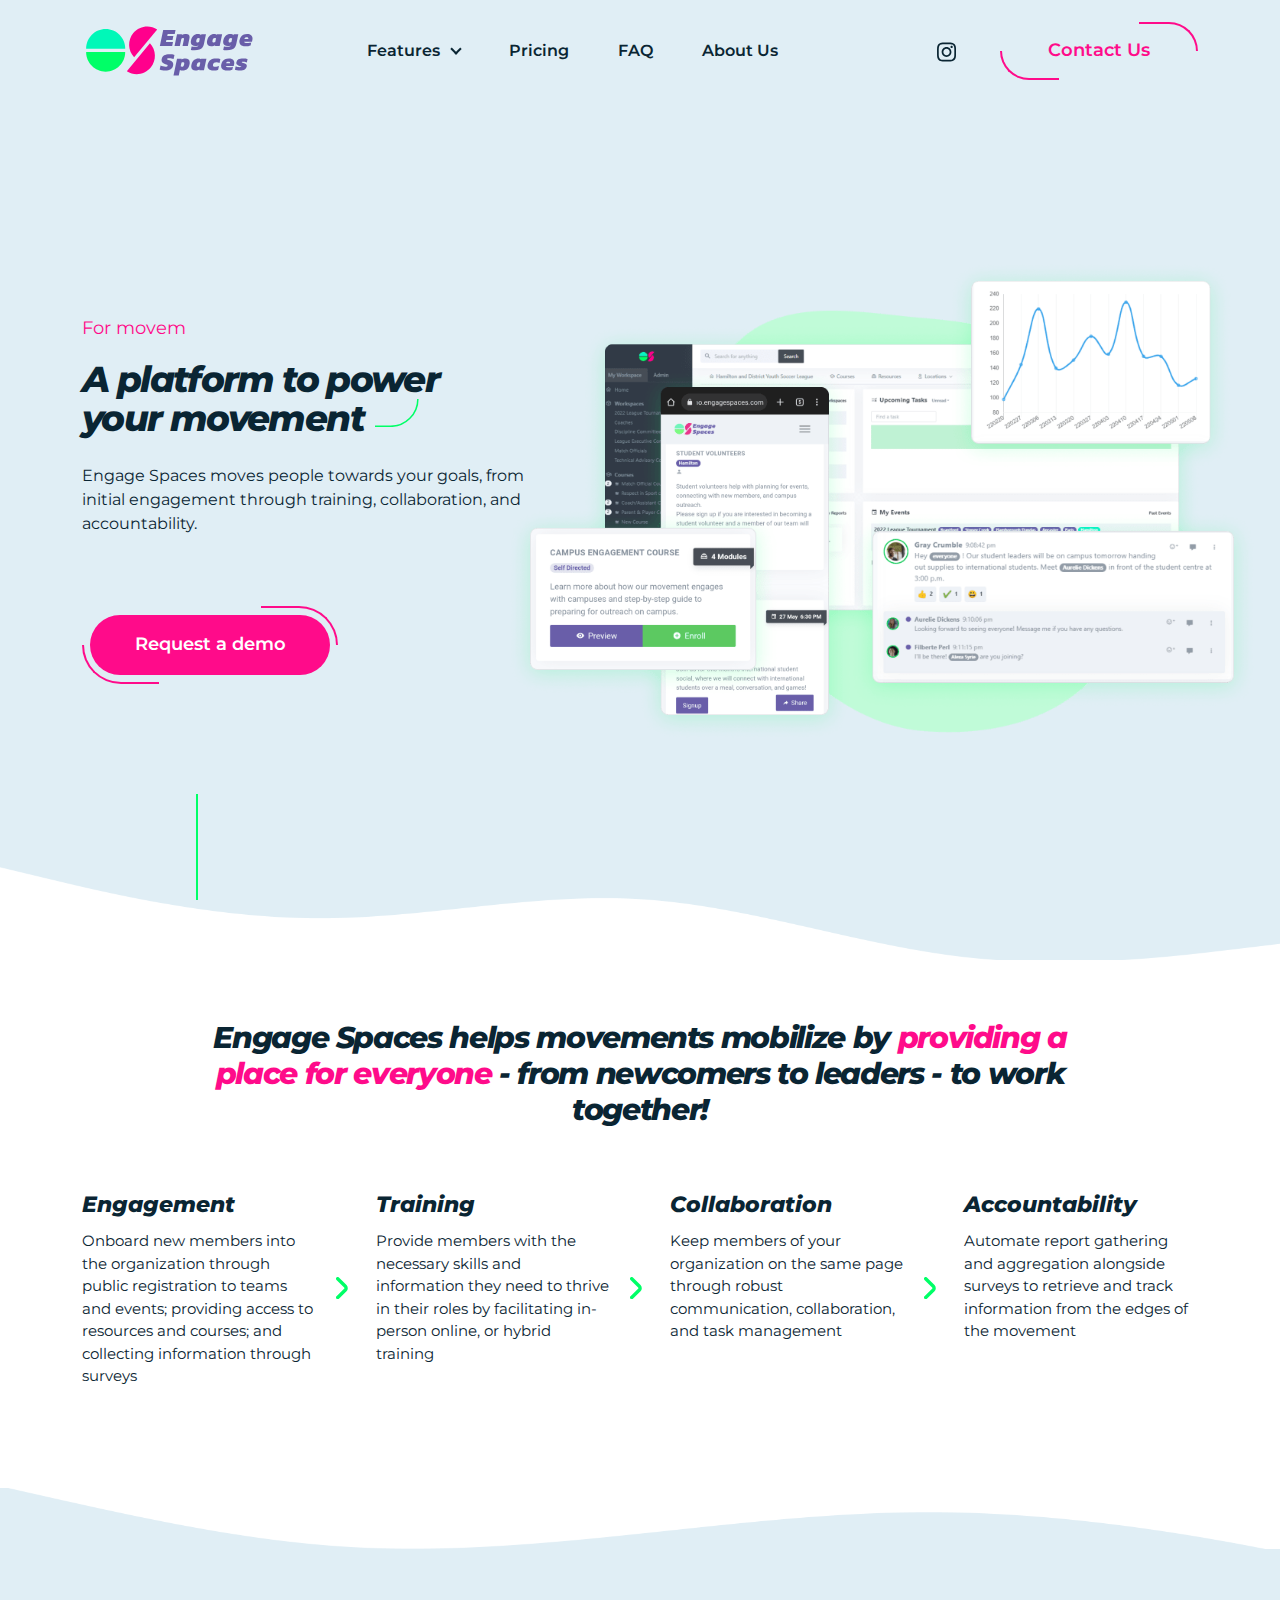
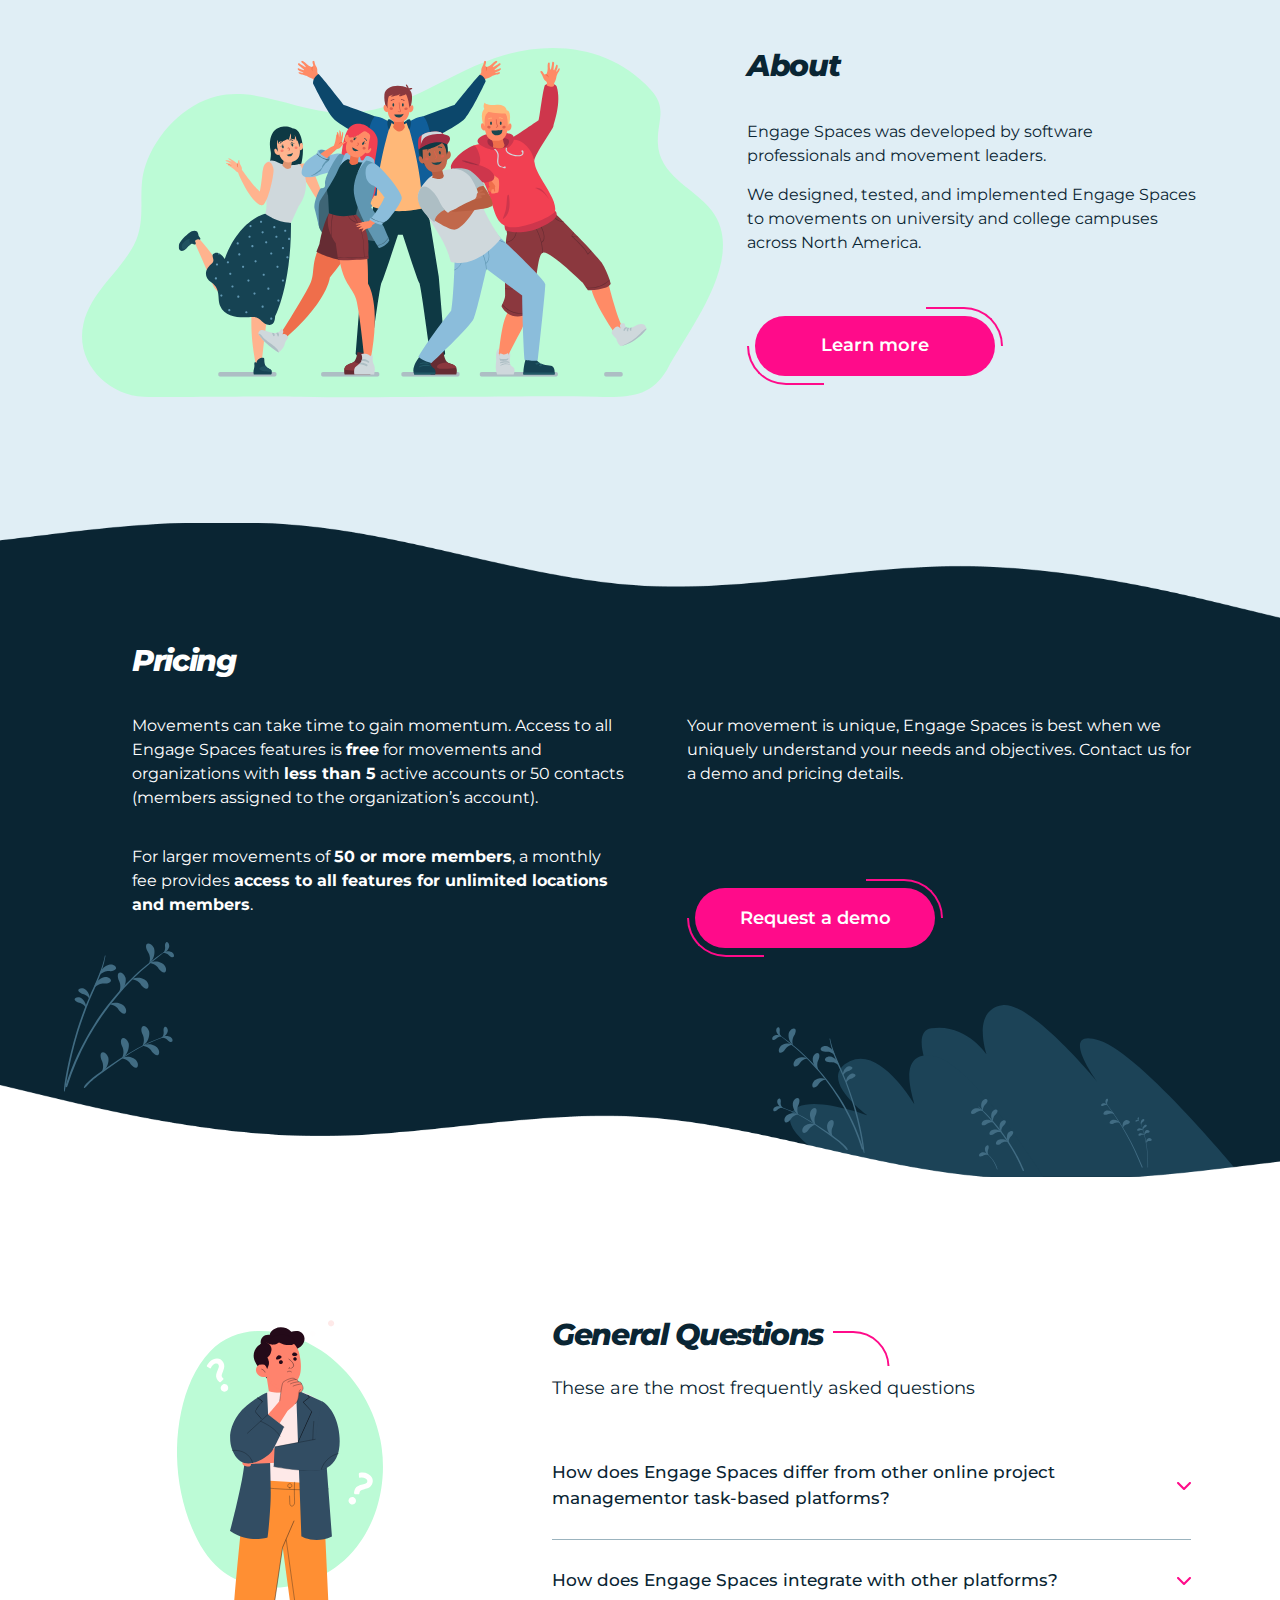
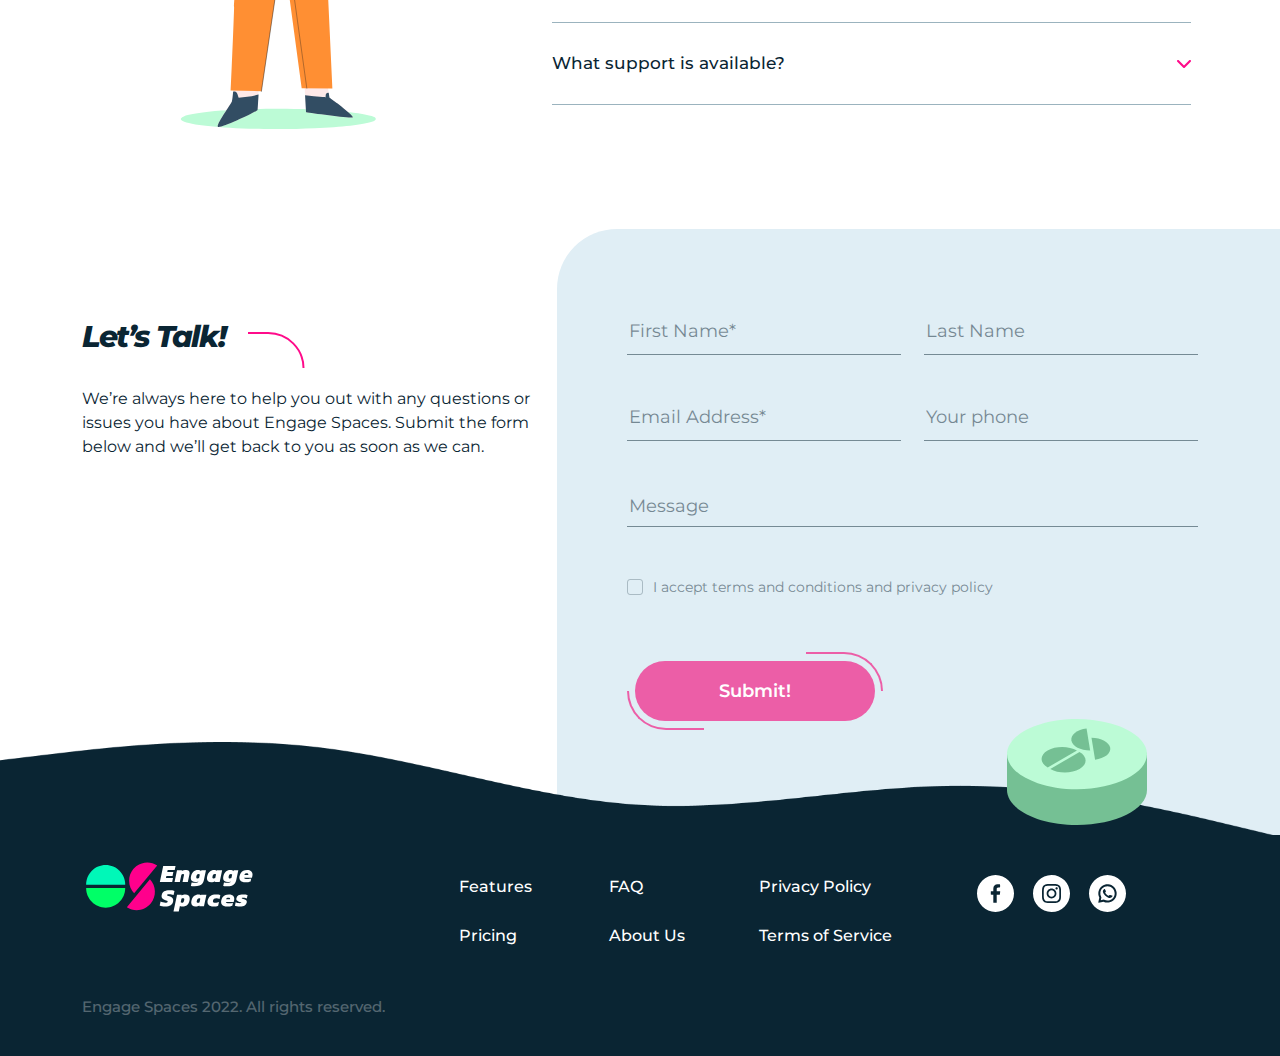
==== commit 68c59df8: "fix" ====
--- a/index.html
+++ b/index.html
@@ -8,7 +8,7 @@
     <title>Engage Spaces</title>
     <link rel="icon" type="image/x-icon" href="img/favicon.png">
     <link rel="stylesheet" href="css/lib/bootstrap.min.css">
-    <link rel="stylesheet" href="css/lib/aos.css">
+    <link rel="preload" as="style" href="css/lib/aos.css">
     <link rel="stylesheet" href="css/style.css">
 </head>
 
@@ -558,10 +558,9 @@
 
 
     <script src="js/lib/jquery.js"></script>
-    <script src="js/lib/bootstrap.min.js"></script>
-    <script src="js/lib/jquery.inputmask.js"></script>
-    <script src="js/lib/aos.js"></script>
-    <script src="js/main.js"></script>
+    <script src="js/lib/jquery.inputmask.js" async></script>
+    <script src="js/lib/aos.js" async></script>
+    <script src="js/main.js" async></script>
 
 
 </body>
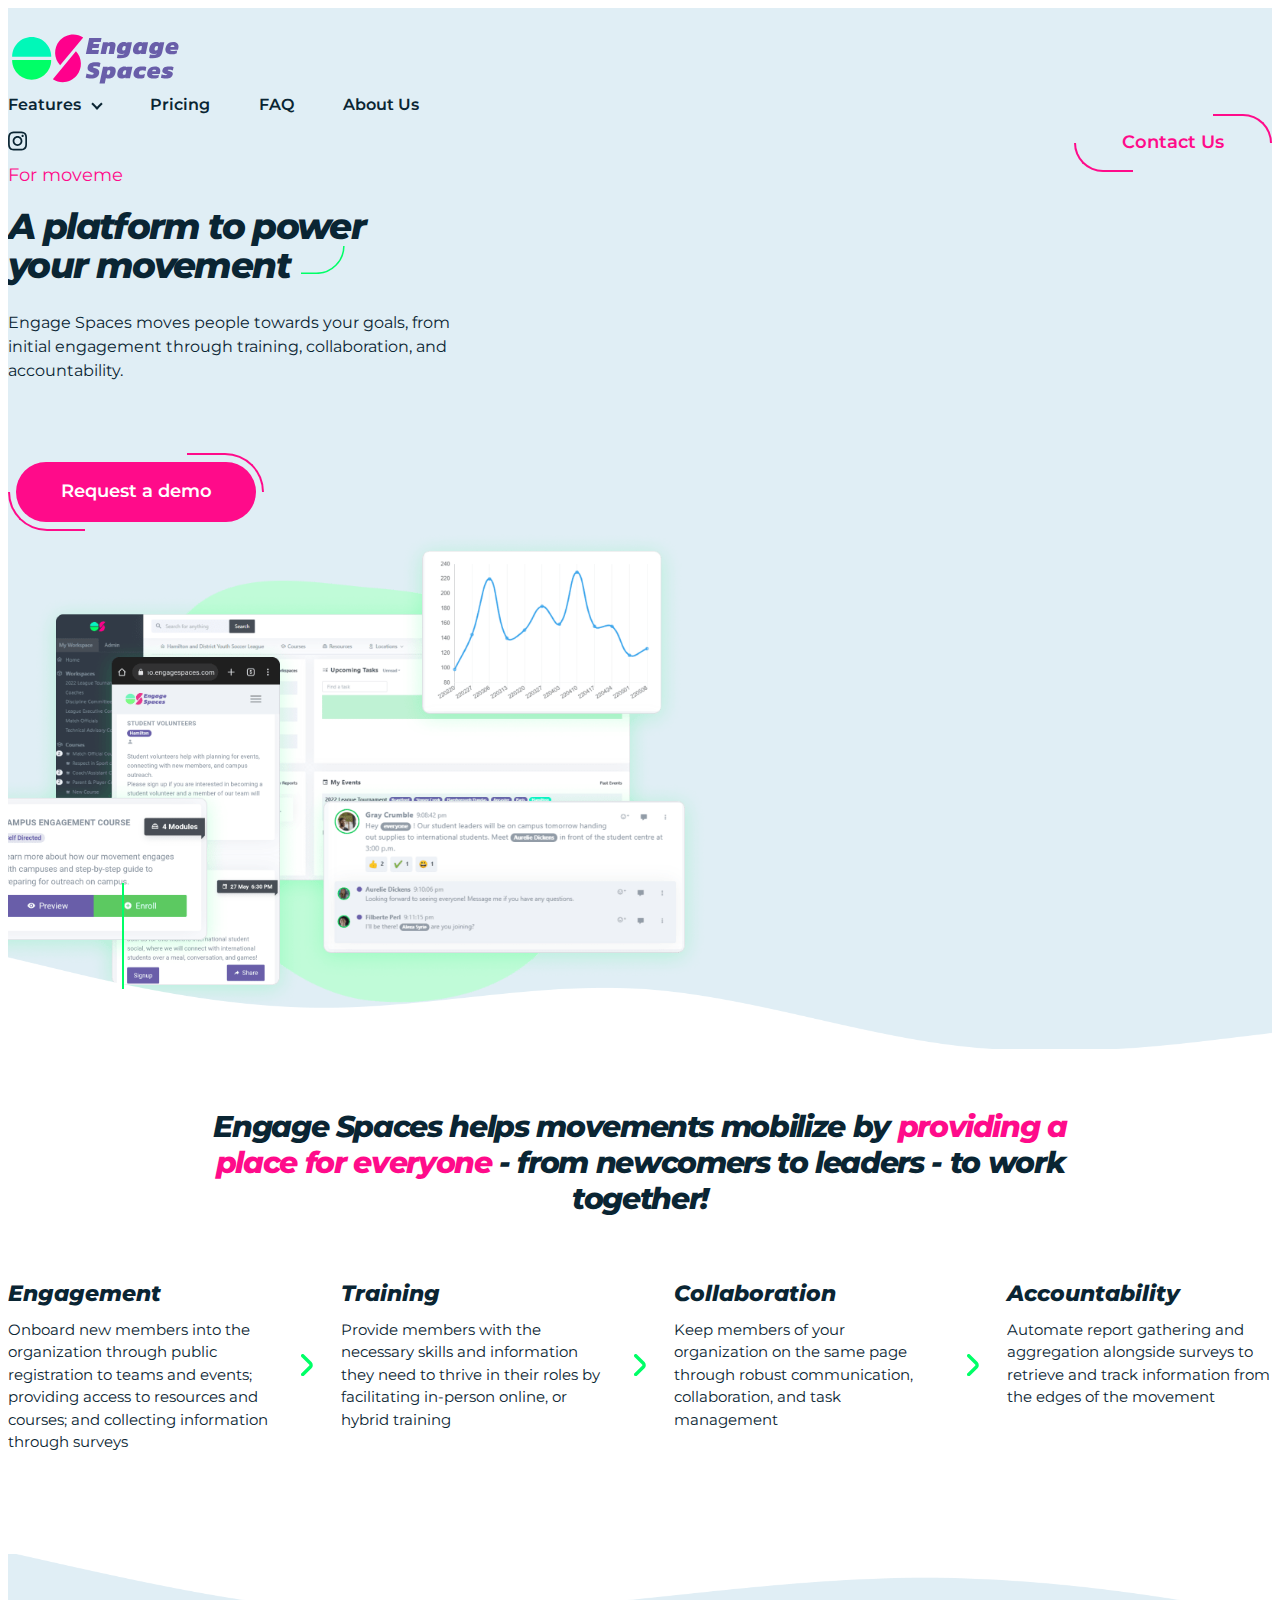
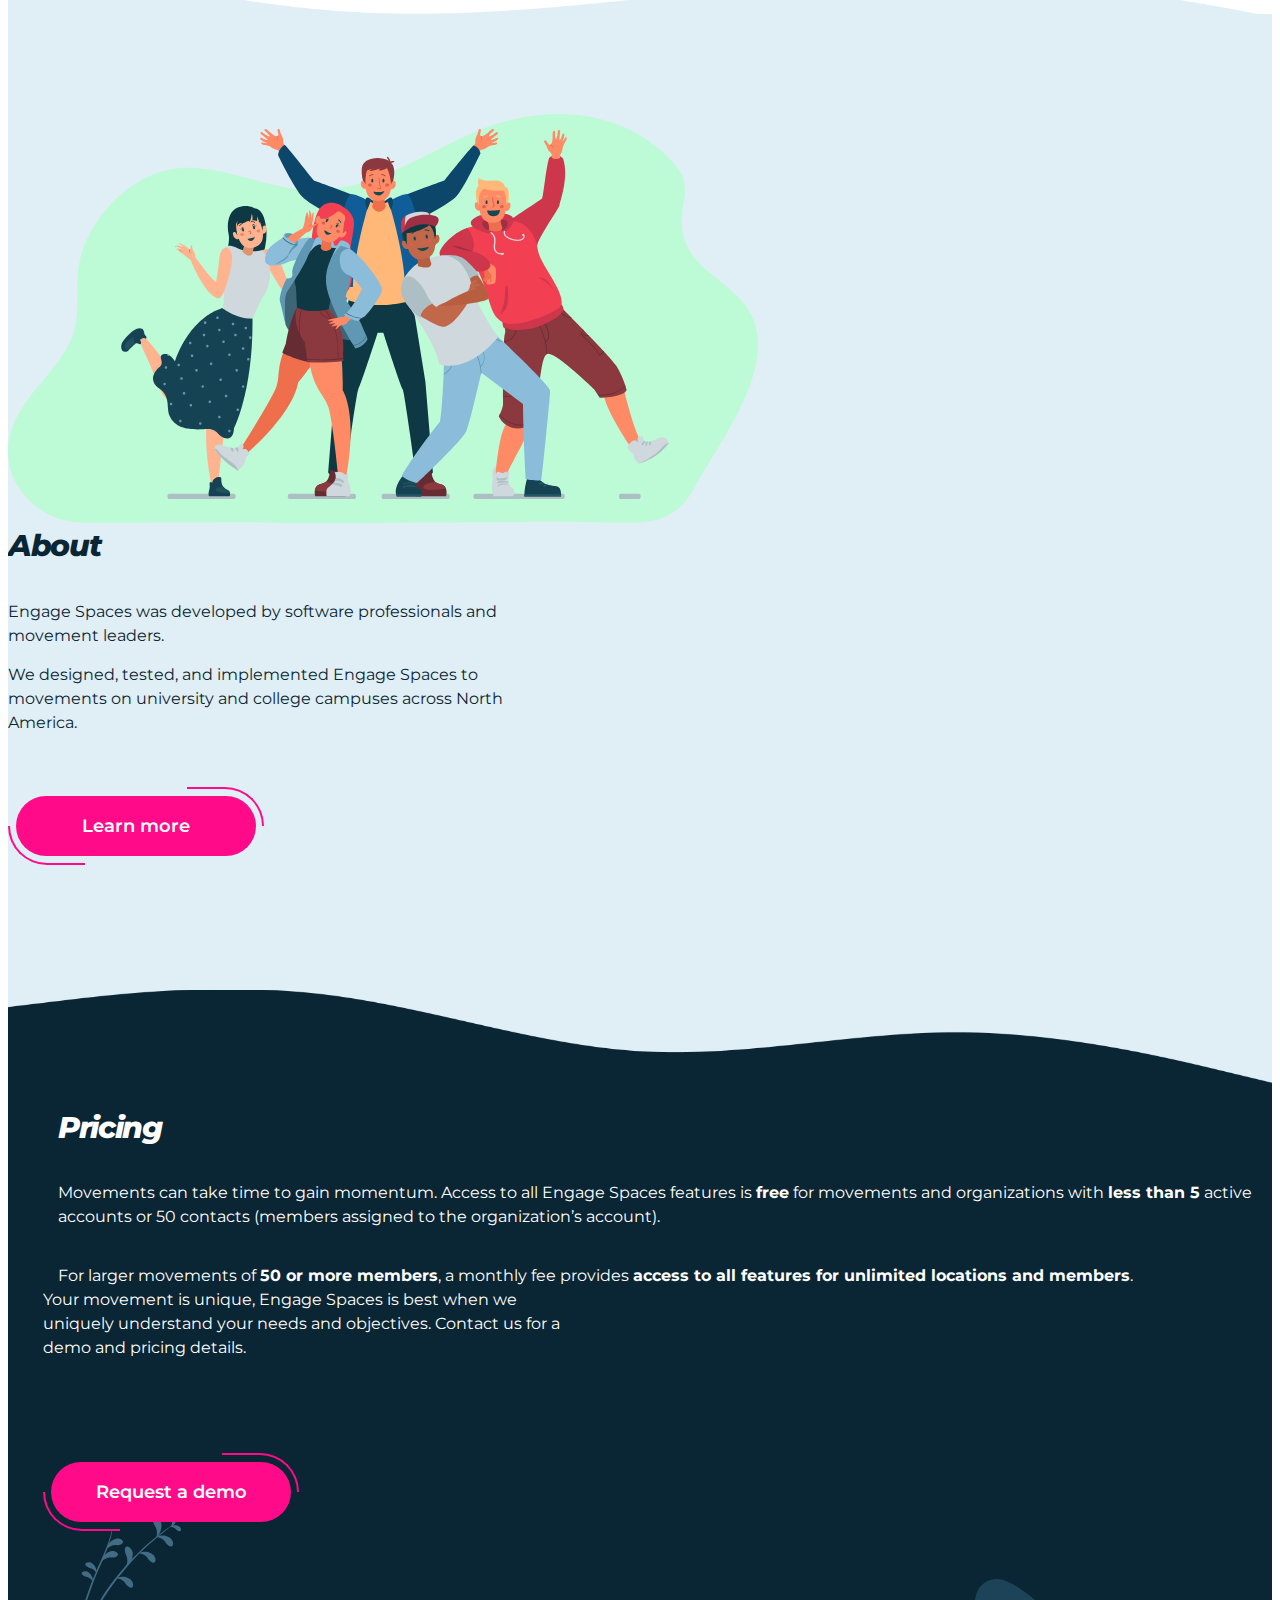
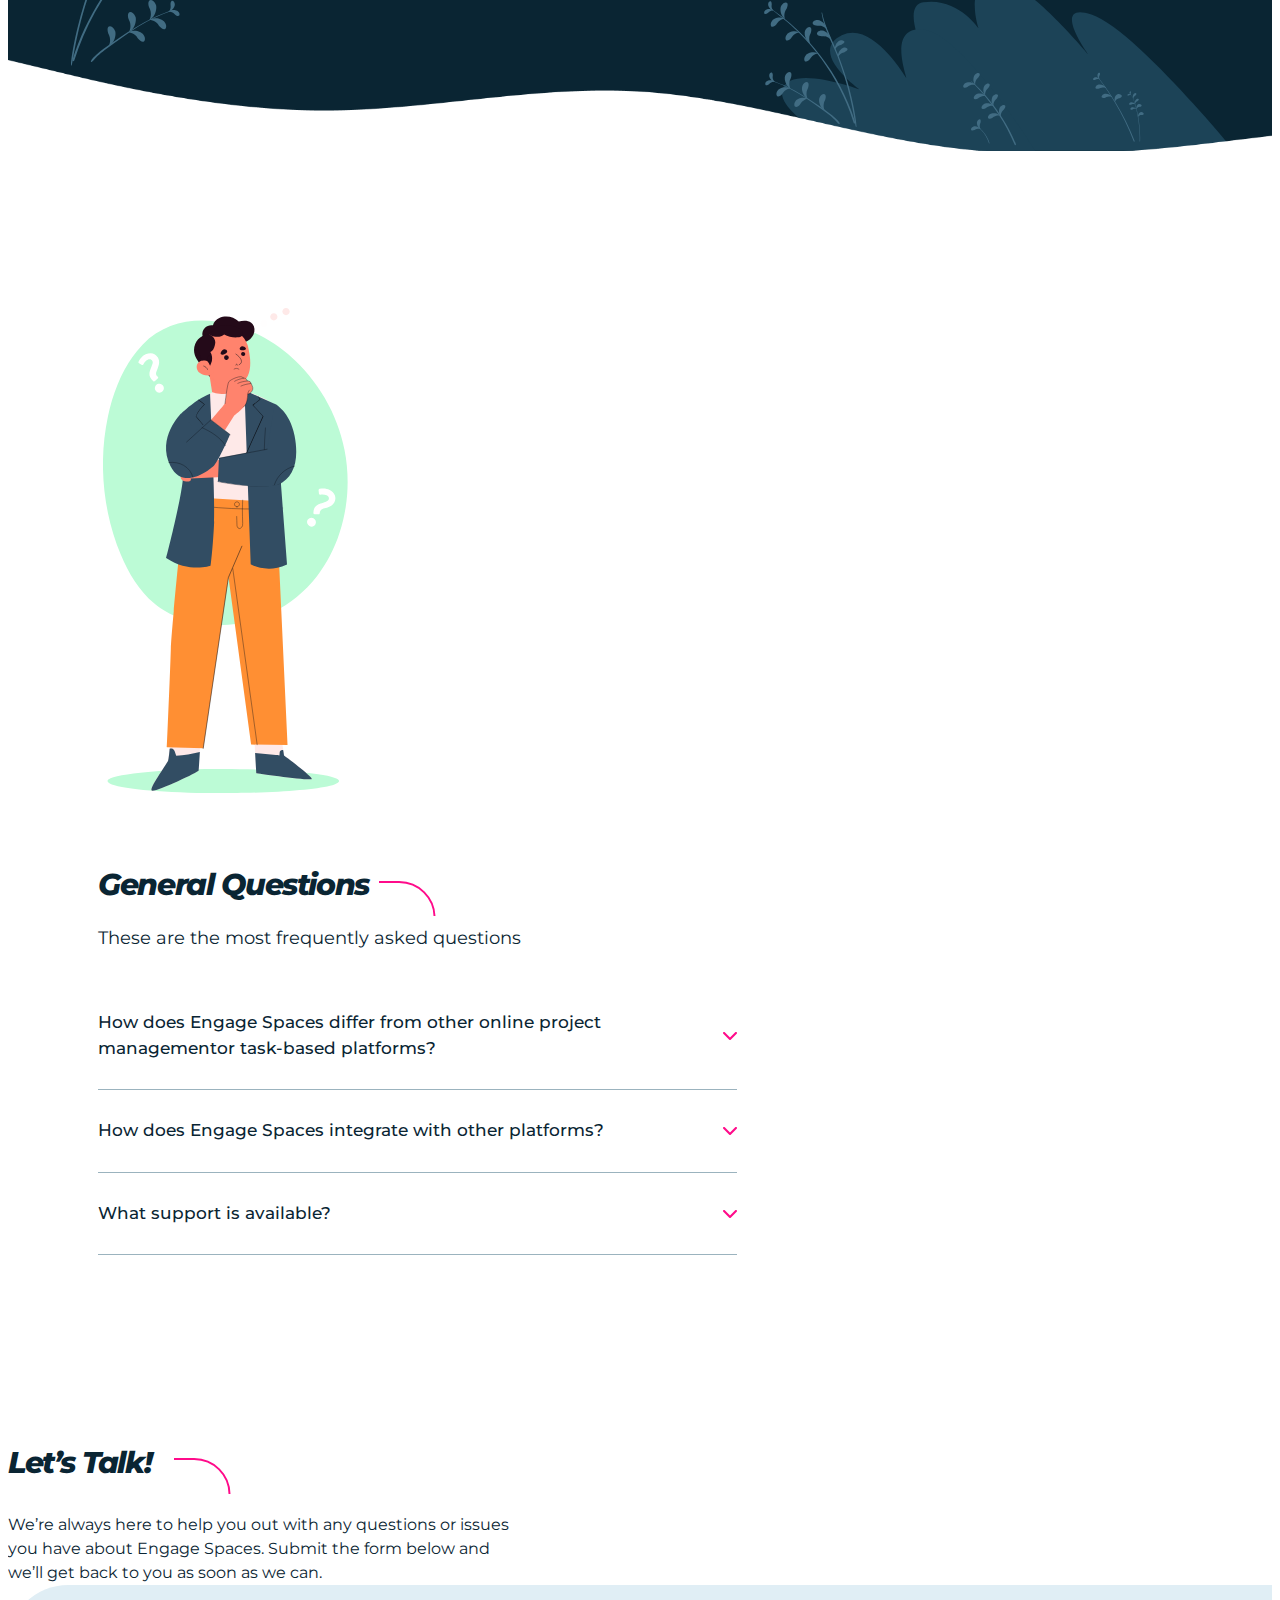
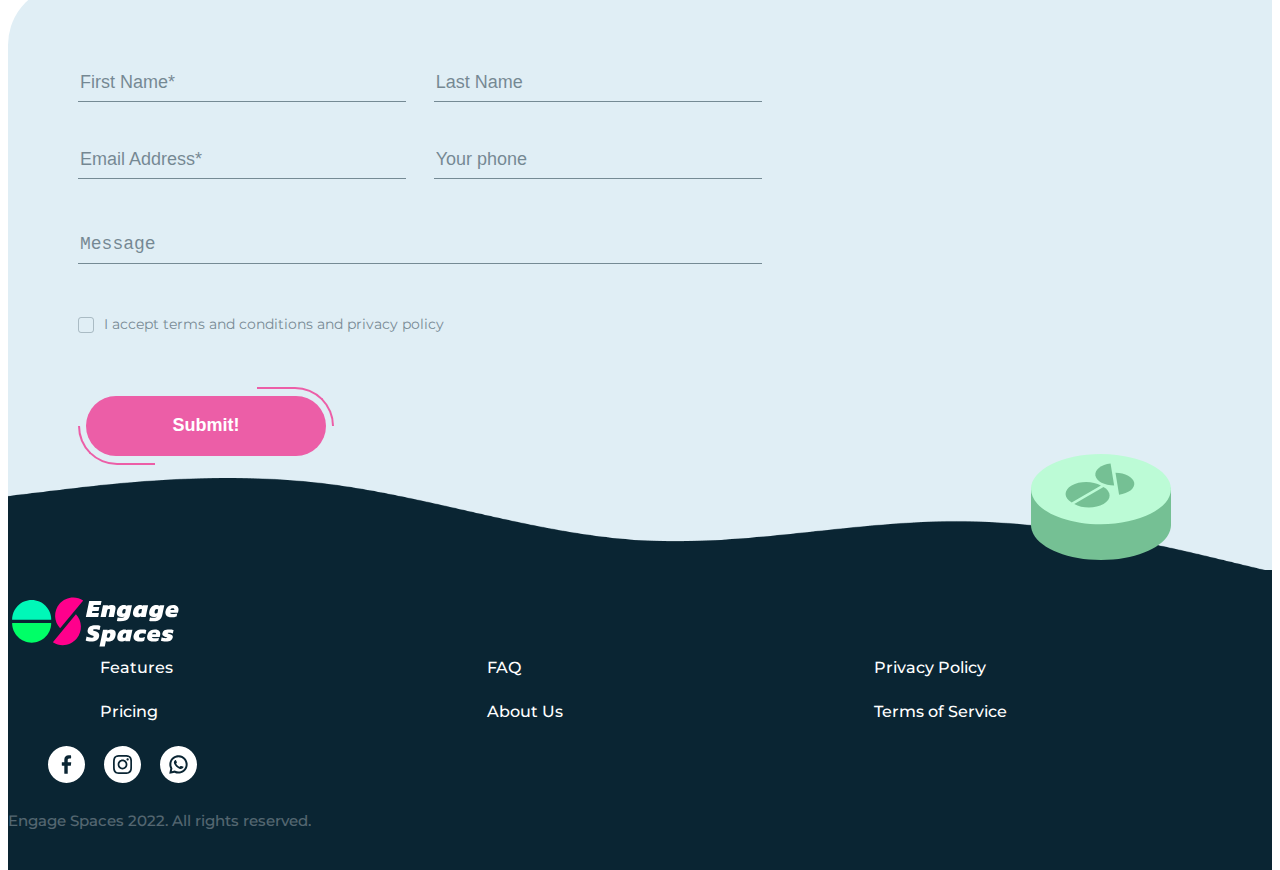
==== commit c5fa1435: "fix" ====
--- a/index.html
+++ b/index.html
@@ -7,8 +7,8 @@
     <meta name="viewport" content="width=device-width, initial-scale=1.0">
     <title>Engage Spaces</title>
     <link rel="icon" type="image/x-icon" href="img/favicon.png">
-    <link rel="stylesheet" href="css/lib/bootstrap.min.css">
-    <link rel="preload" as="style" href="css/lib/aos.css">
+    <link rel="preload" href="css/lib/bootstrap.min.css">
+    <link rel="preload" href="css/lib/aos.css">
     <link rel="stylesheet" href="css/style.css">
 </head>
 
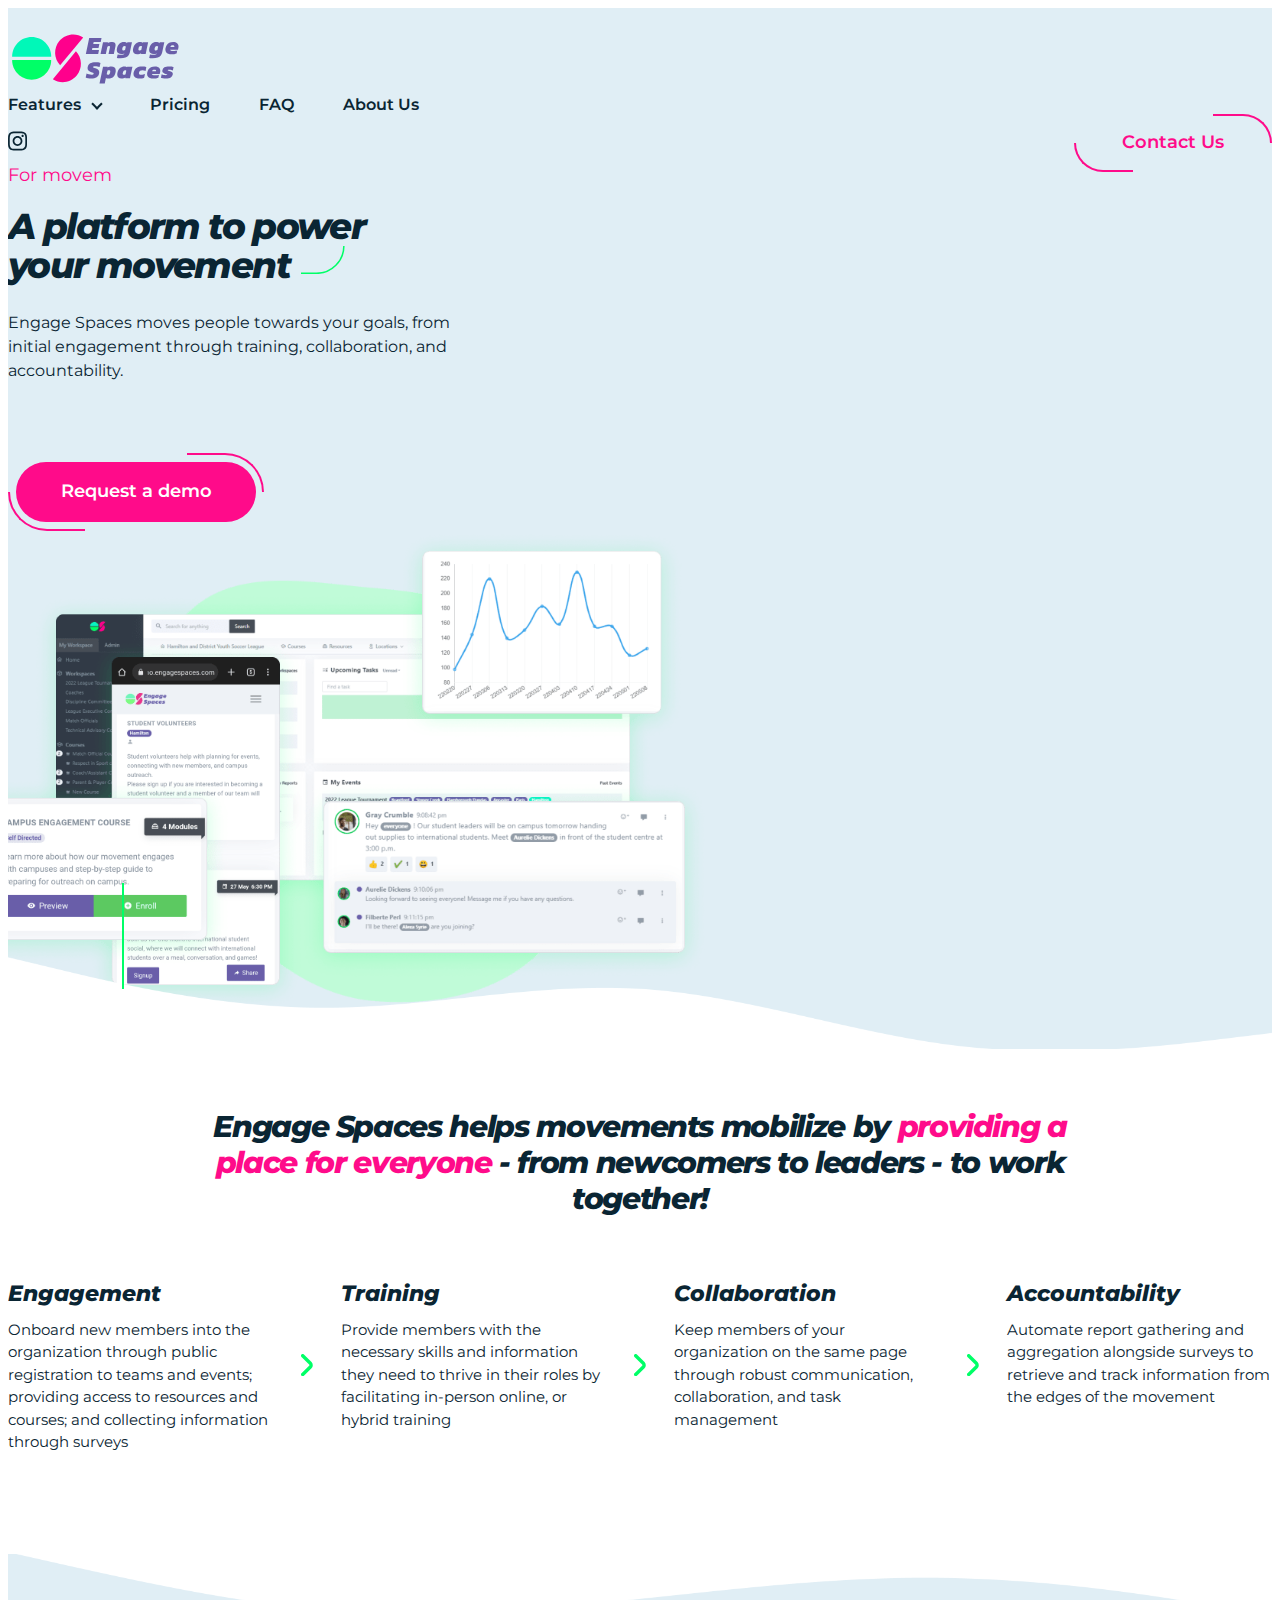
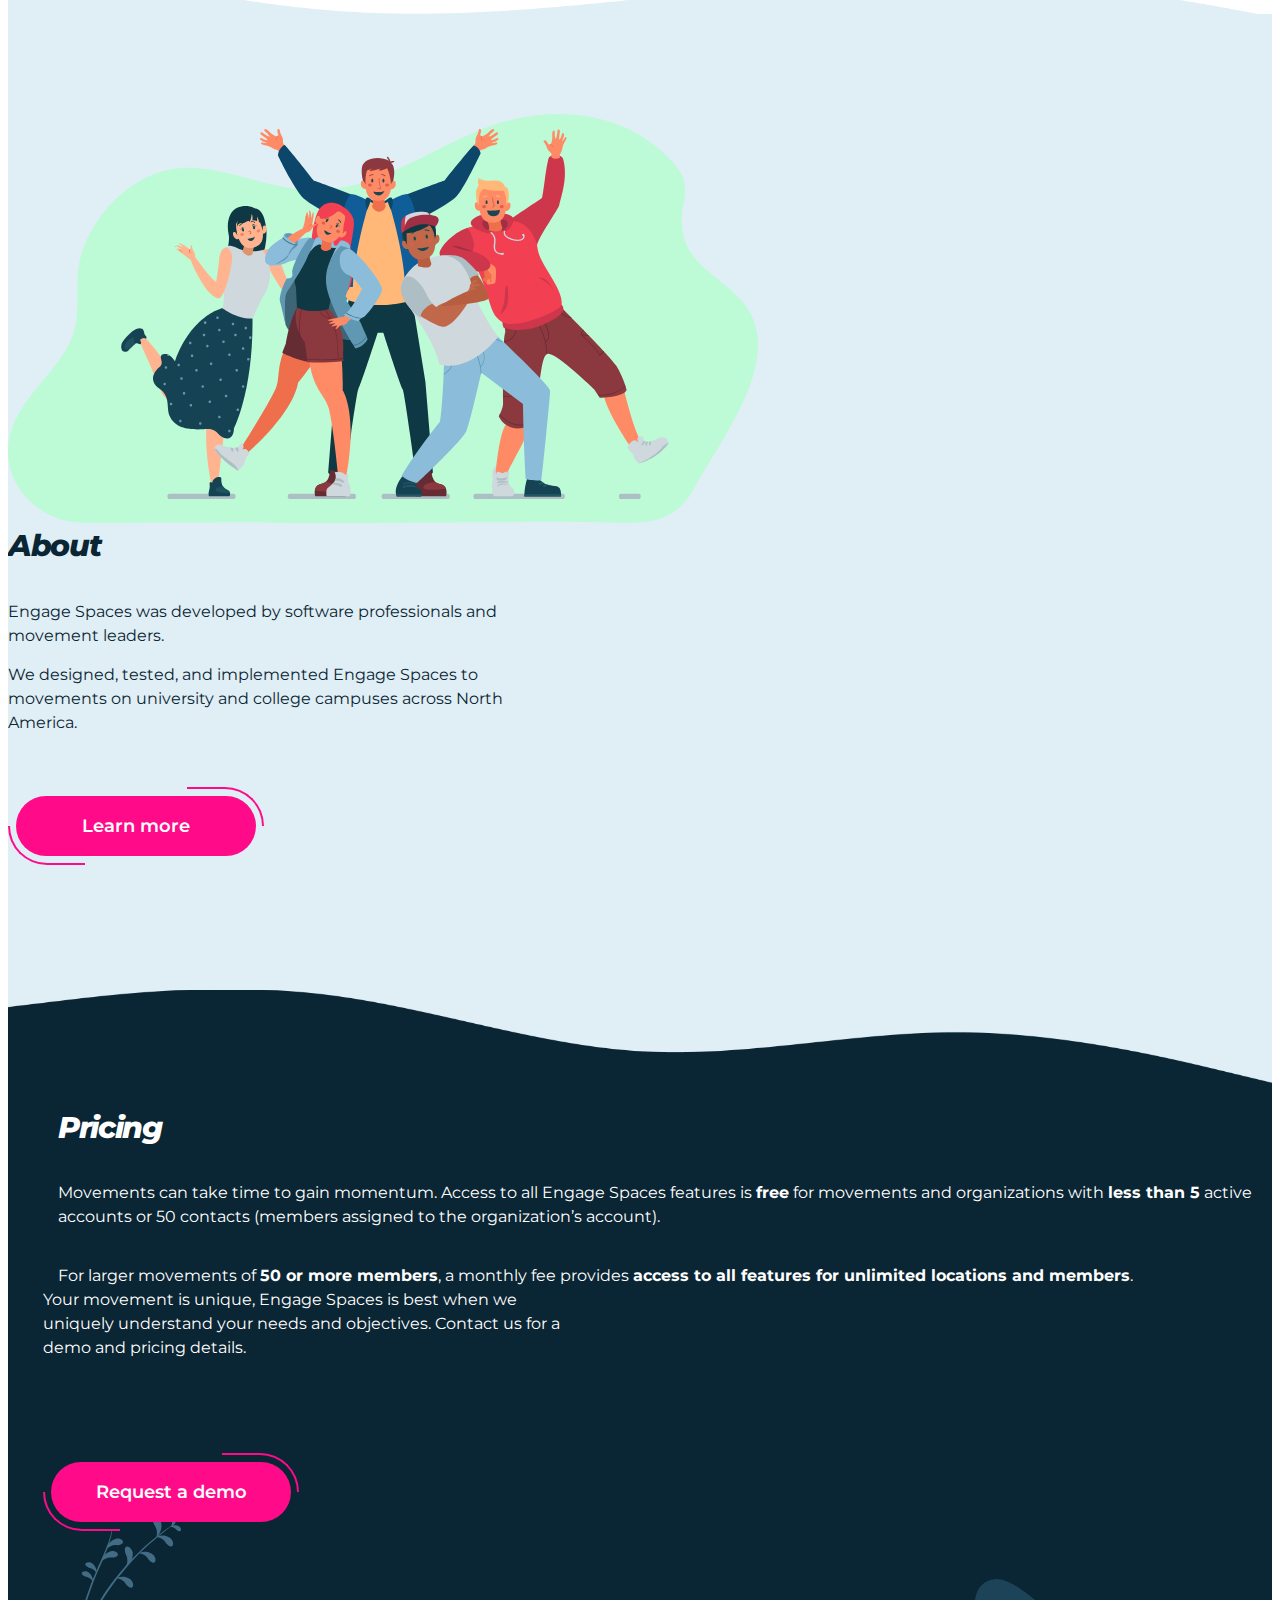
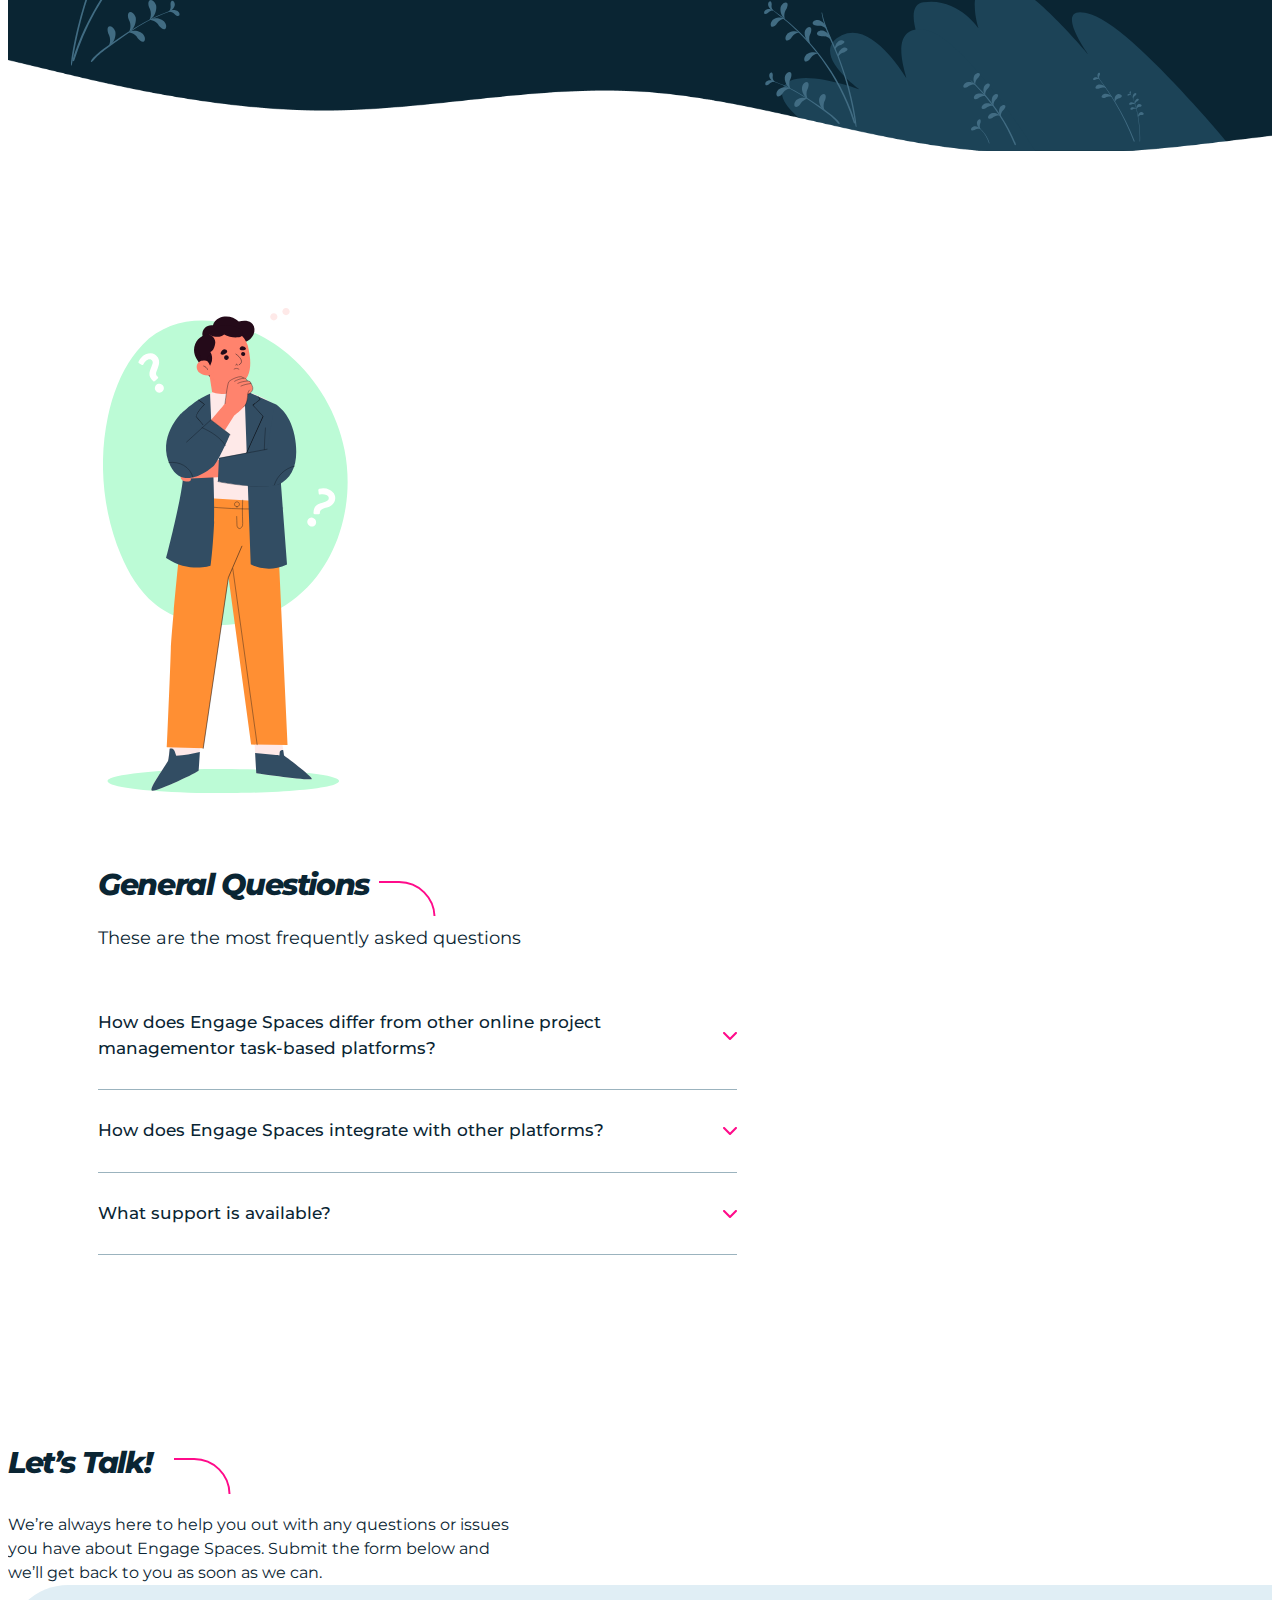
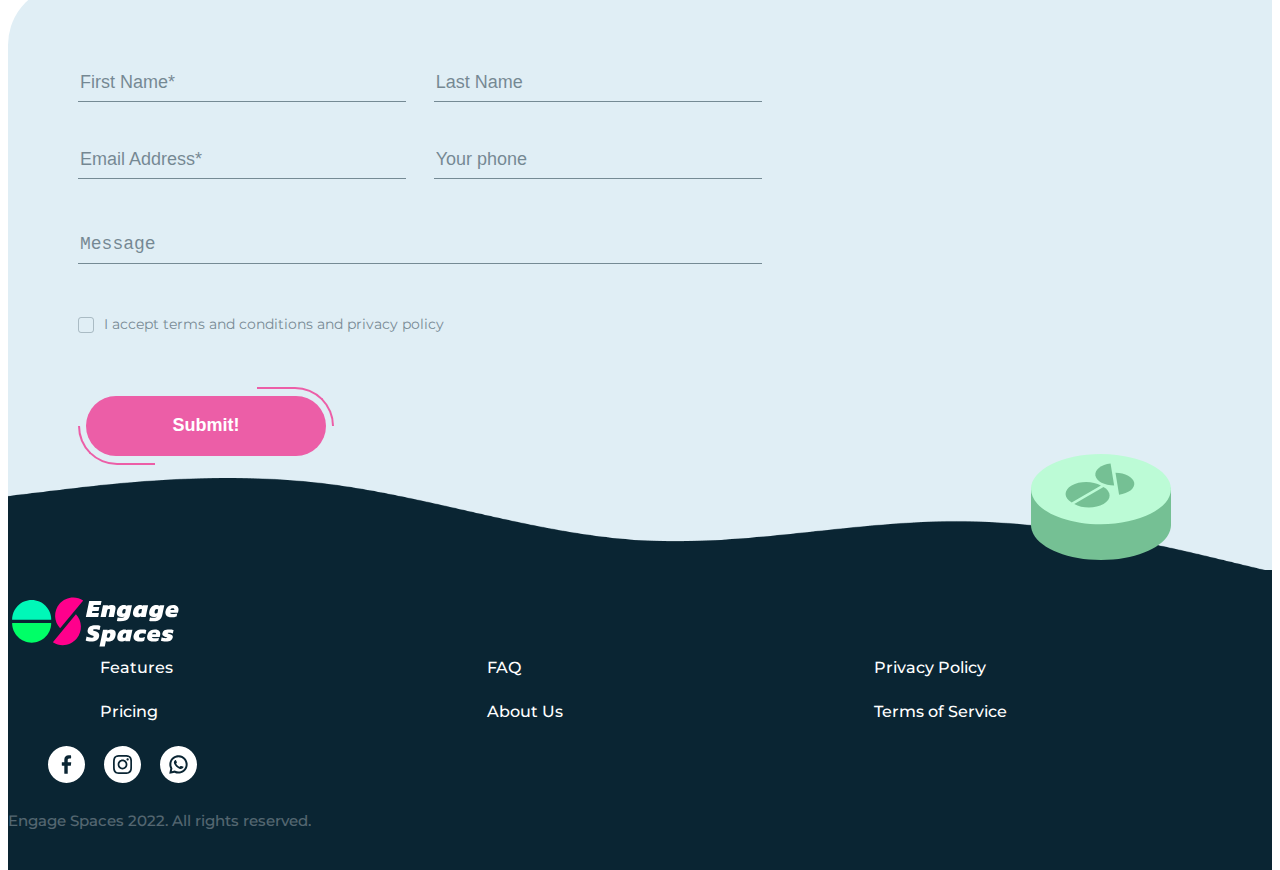
==== commit f90fedef: "fix" ====
--- a/index.html
+++ b/index.html
@@ -7,8 +7,8 @@
     <meta name="viewport" content="width=device-width, initial-scale=1.0">
     <title>Engage Spaces</title>
     <link rel="icon" type="image/x-icon" href="img/favicon.png">
-    <link rel="preload" href="css/lib/bootstrap.min.css">
-    <link rel="preload" href="css/lib/aos.css">
+    <link rel="preload" as="style" href="css/lib/bootstrap.min.css">
+    <link rel="preload"  href="css/lib/aos.css">
     <link rel="stylesheet" href="css/style.css">
 </head>
 
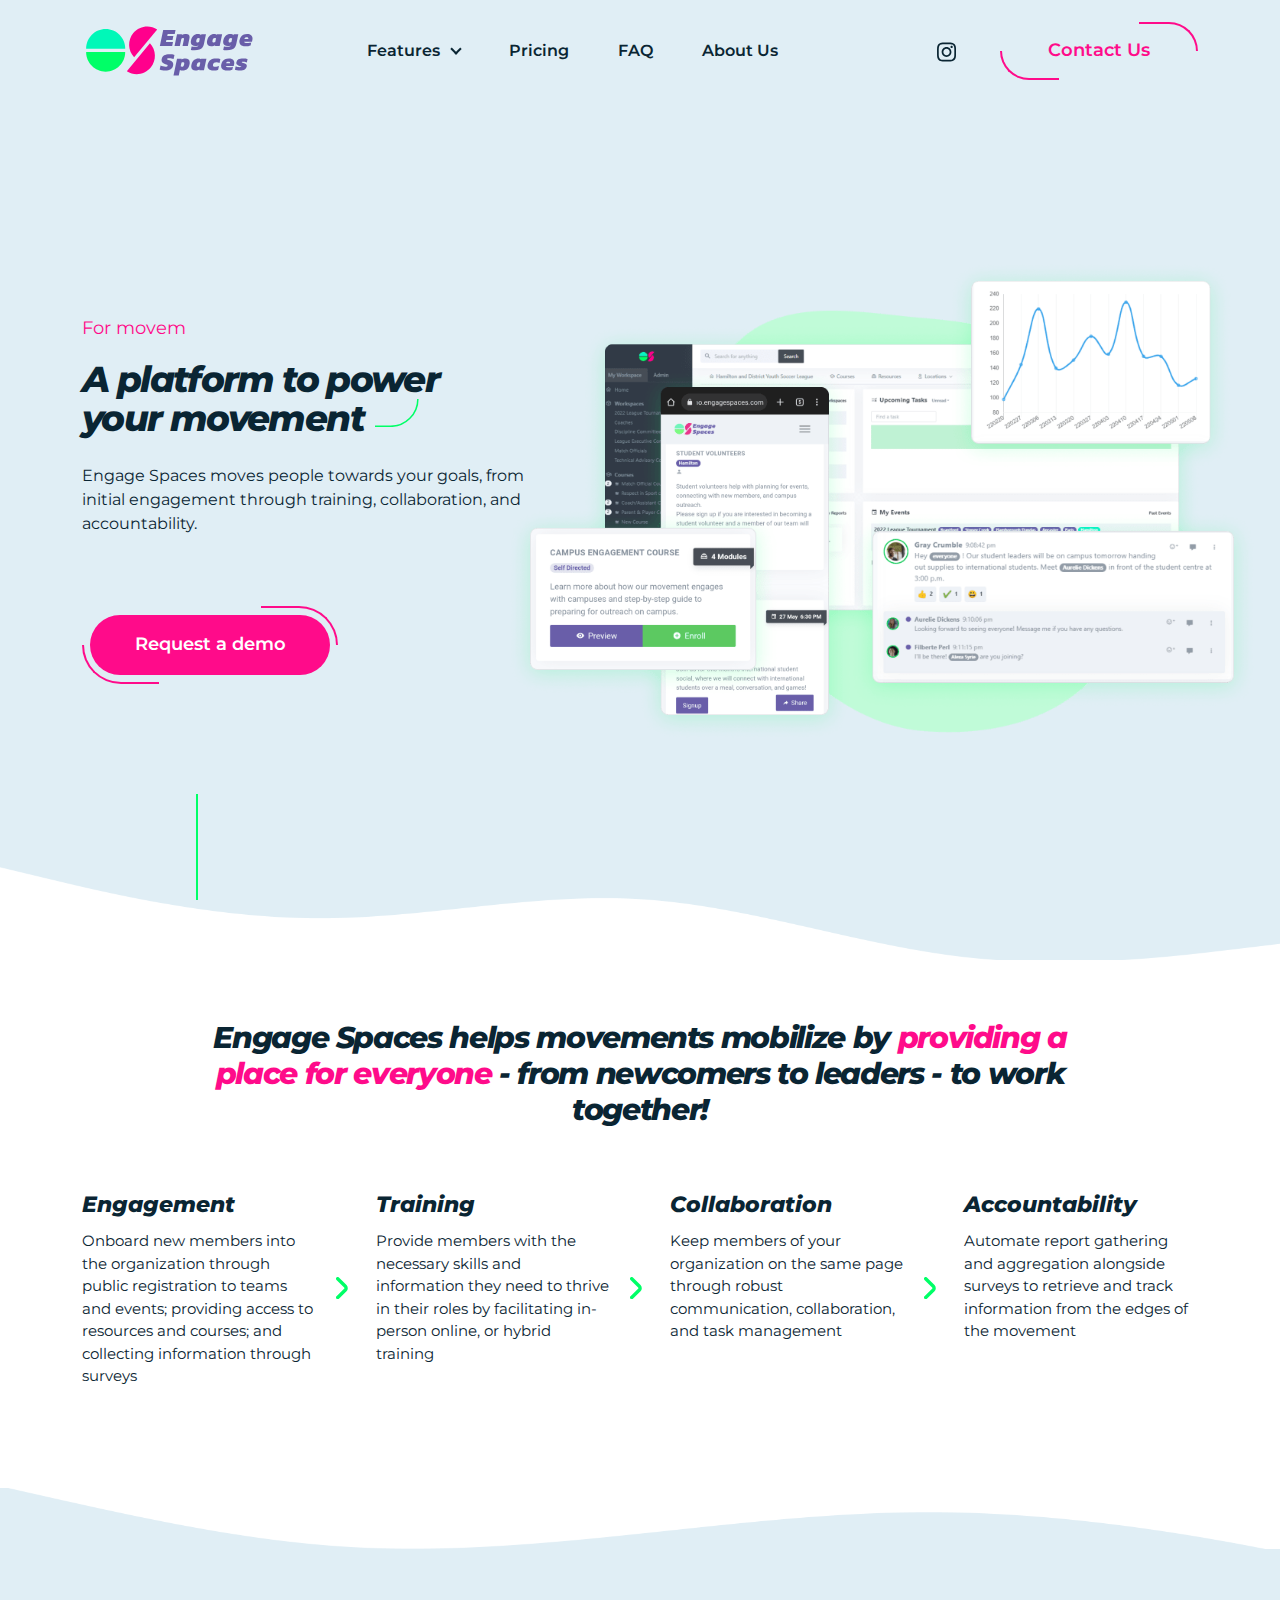
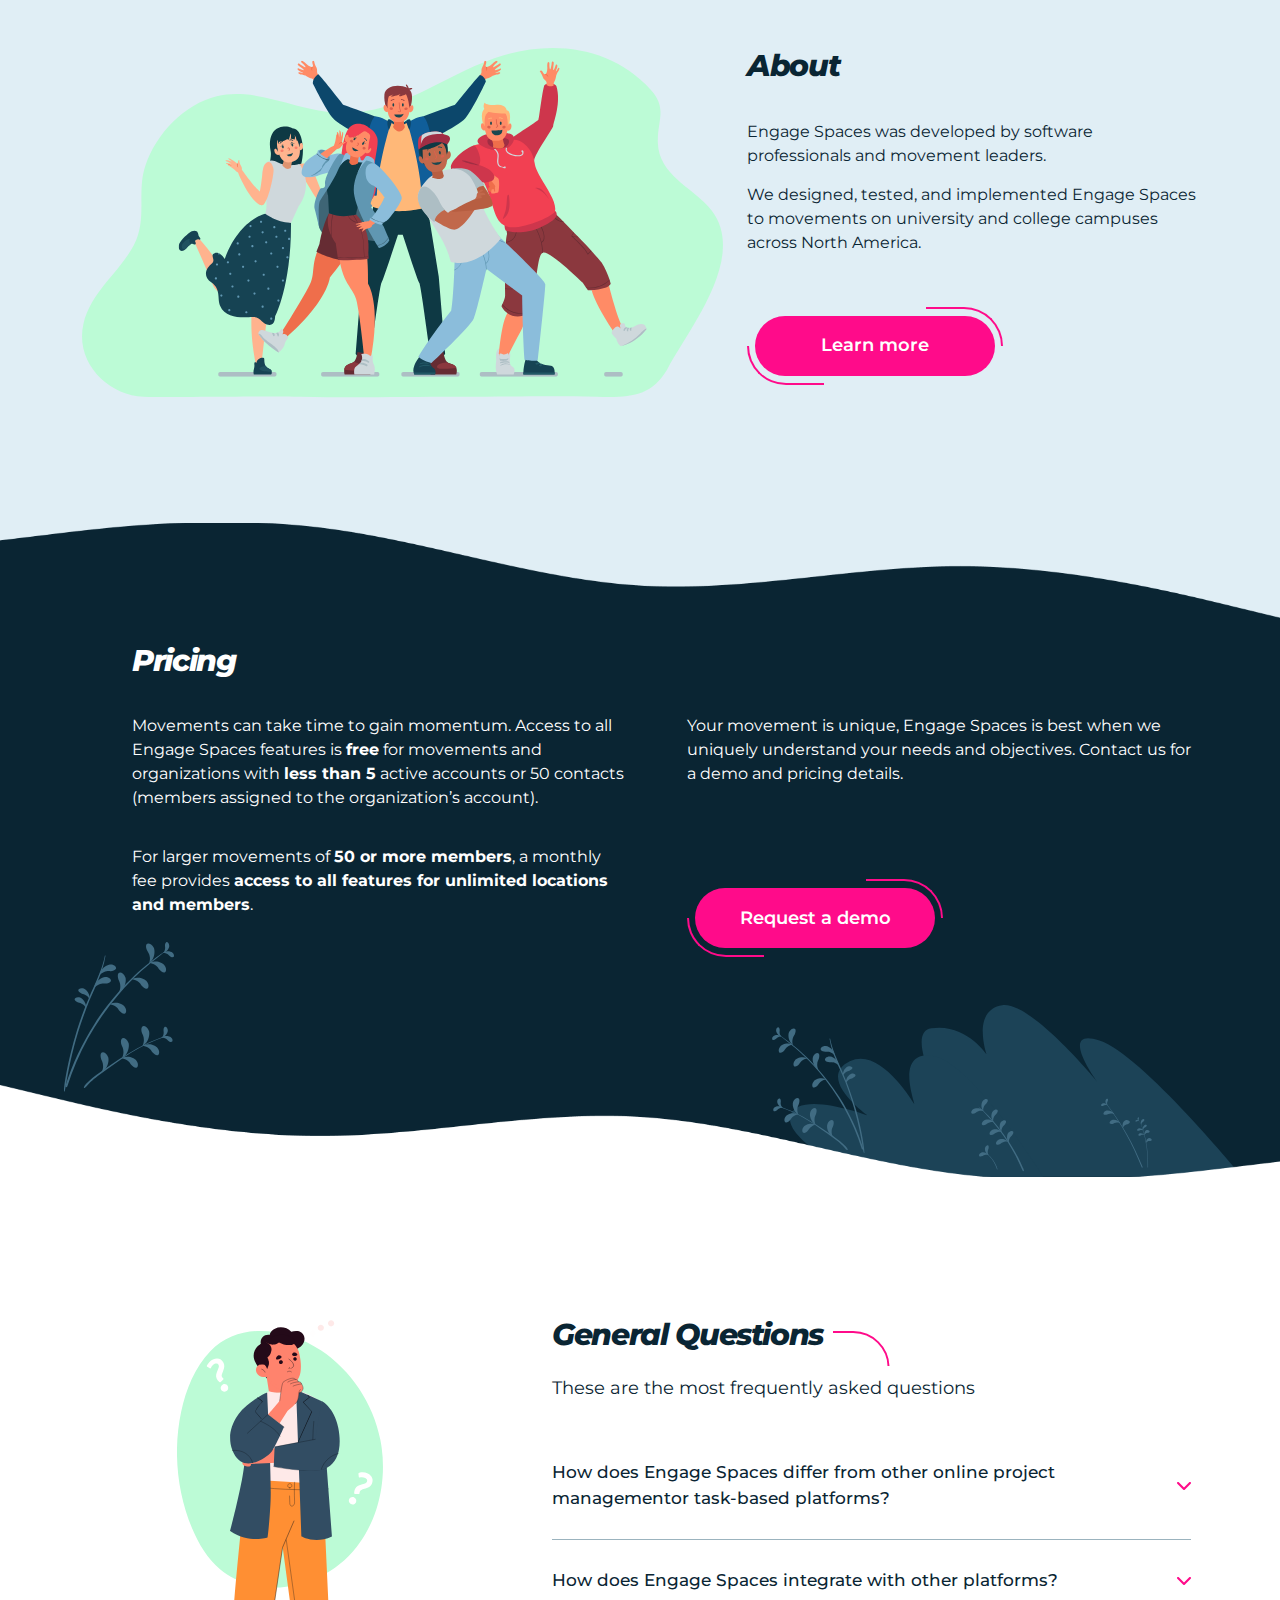
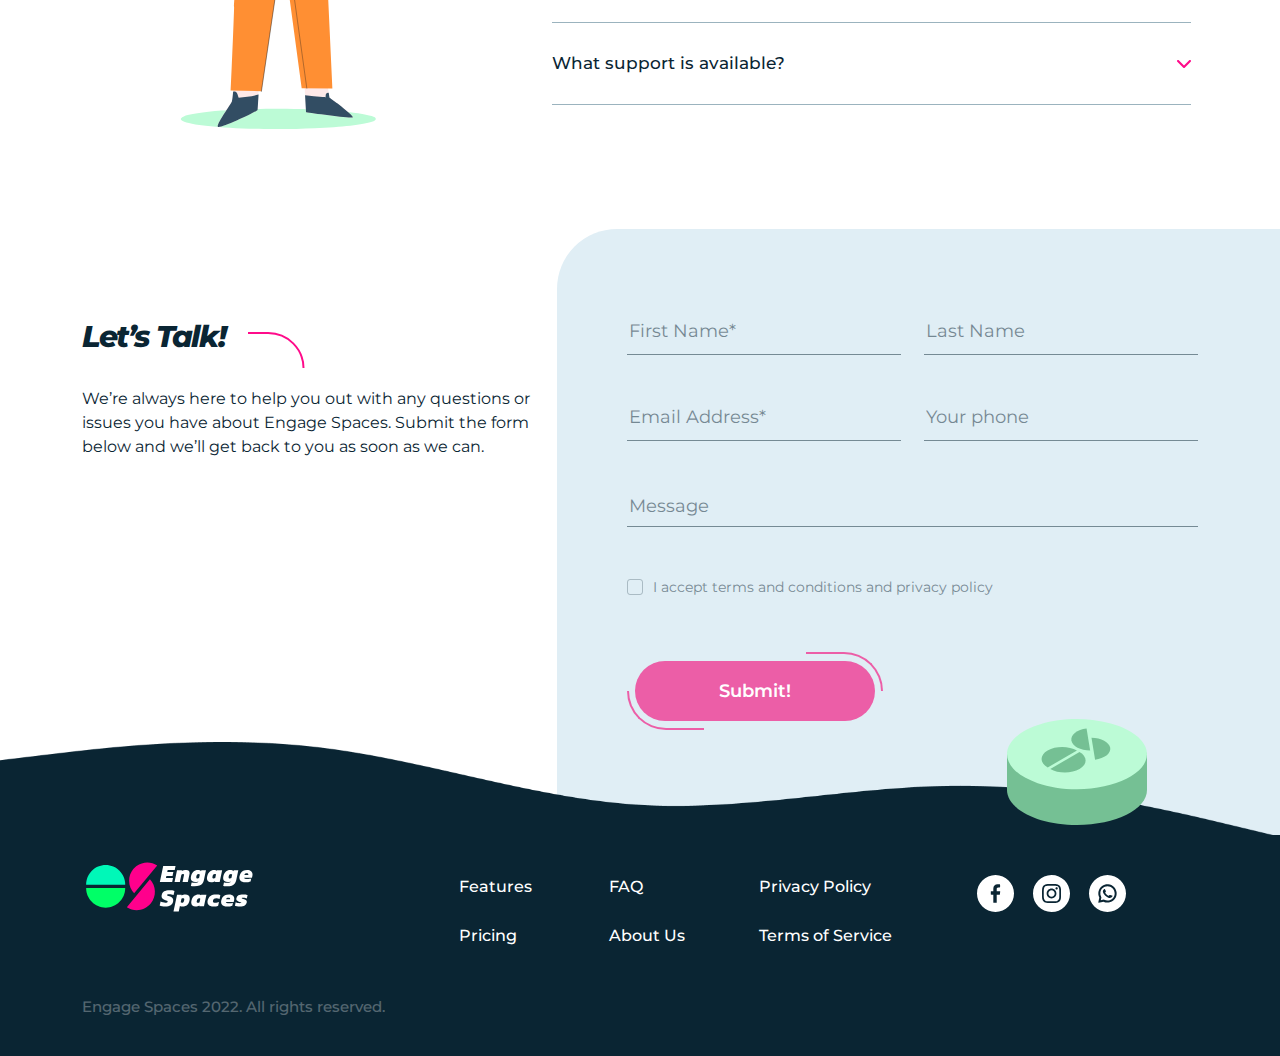
==== commit 0f89d4d4: "fix" ====
--- a/index.html
+++ b/index.html
@@ -7,8 +7,8 @@
     <meta name="viewport" content="width=device-width, initial-scale=1.0">
     <title>Engage Spaces</title>
     <link rel="icon" type="image/x-icon" href="img/favicon.png">
-    <link rel="preload" as="style" href="css/lib/bootstrap.min.css">
-    <link rel="preload"  href="css/lib/aos.css">
+    <link rel="stylesheet" href="css/lib/bootstrap.min.css">
+    <link rel="preload" href="css/lib/aos.css">
     <link rel="stylesheet" href="css/style.css">
 </head>
 
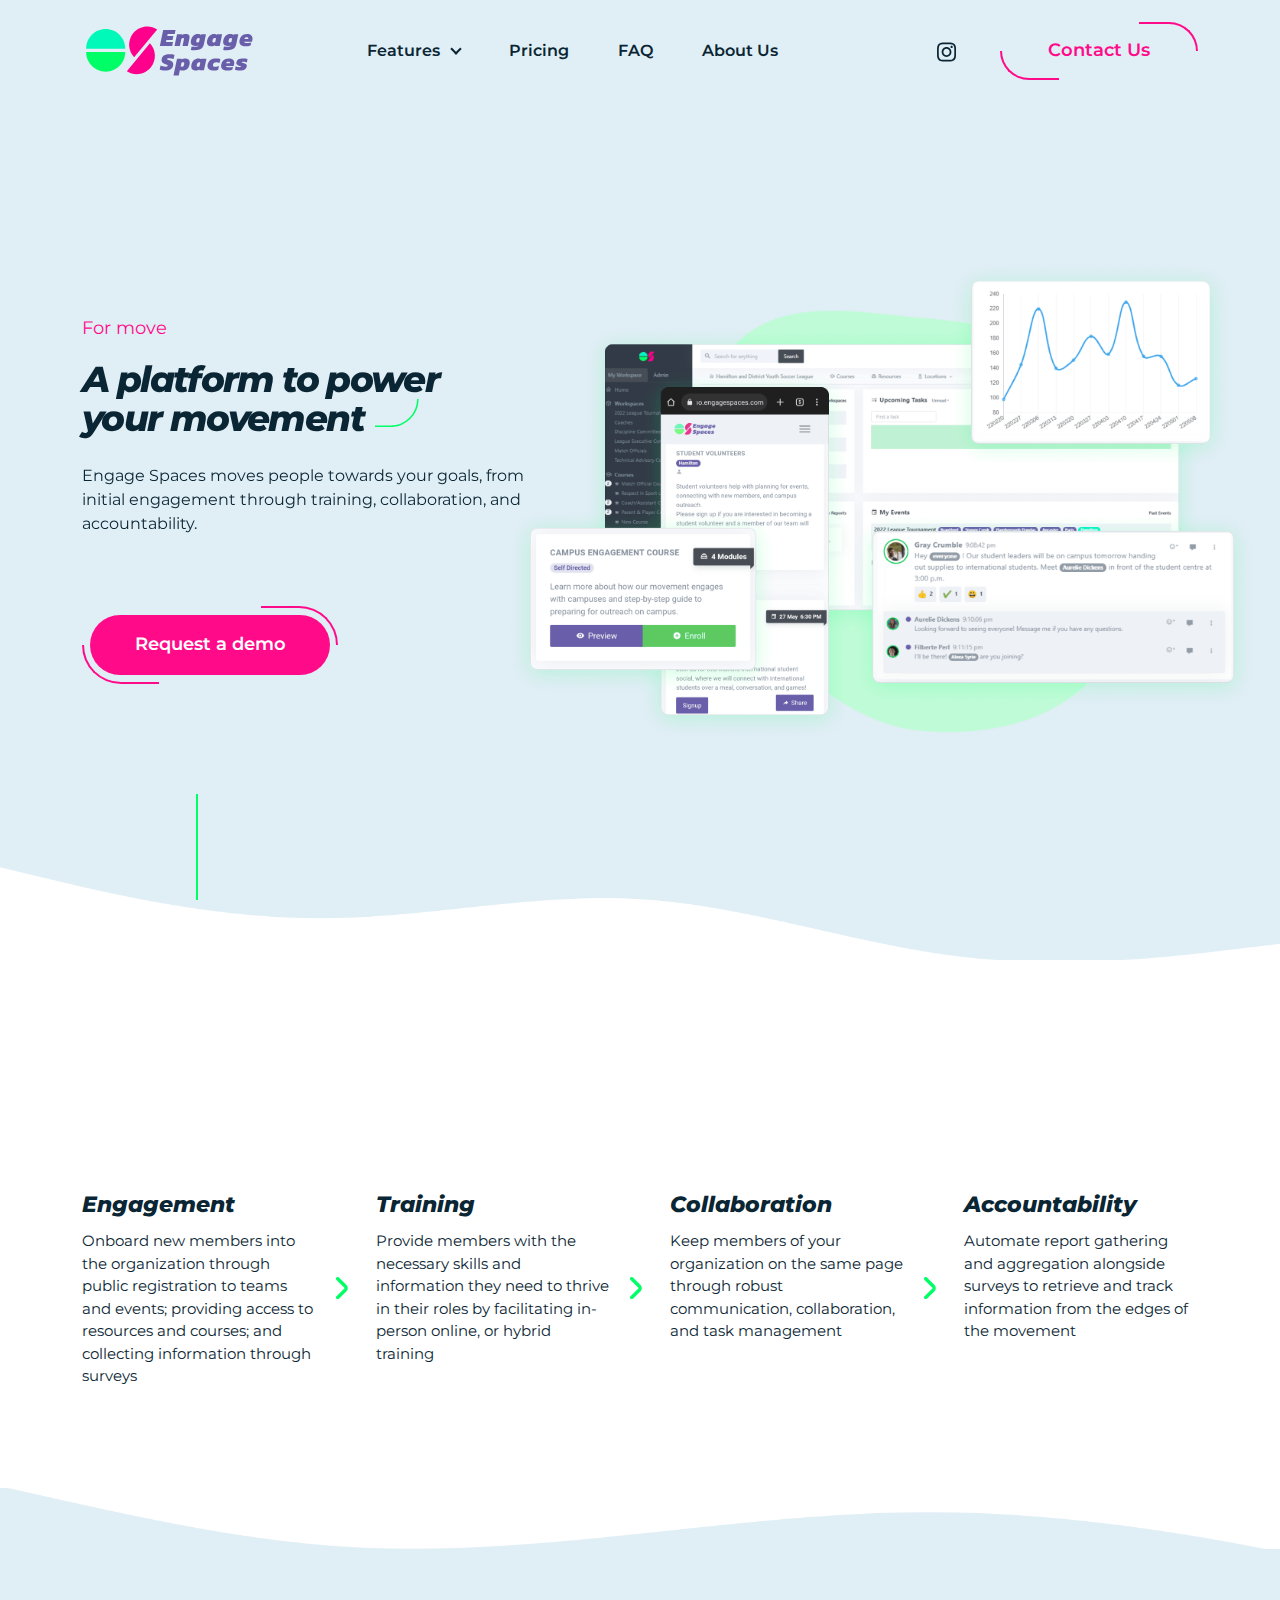
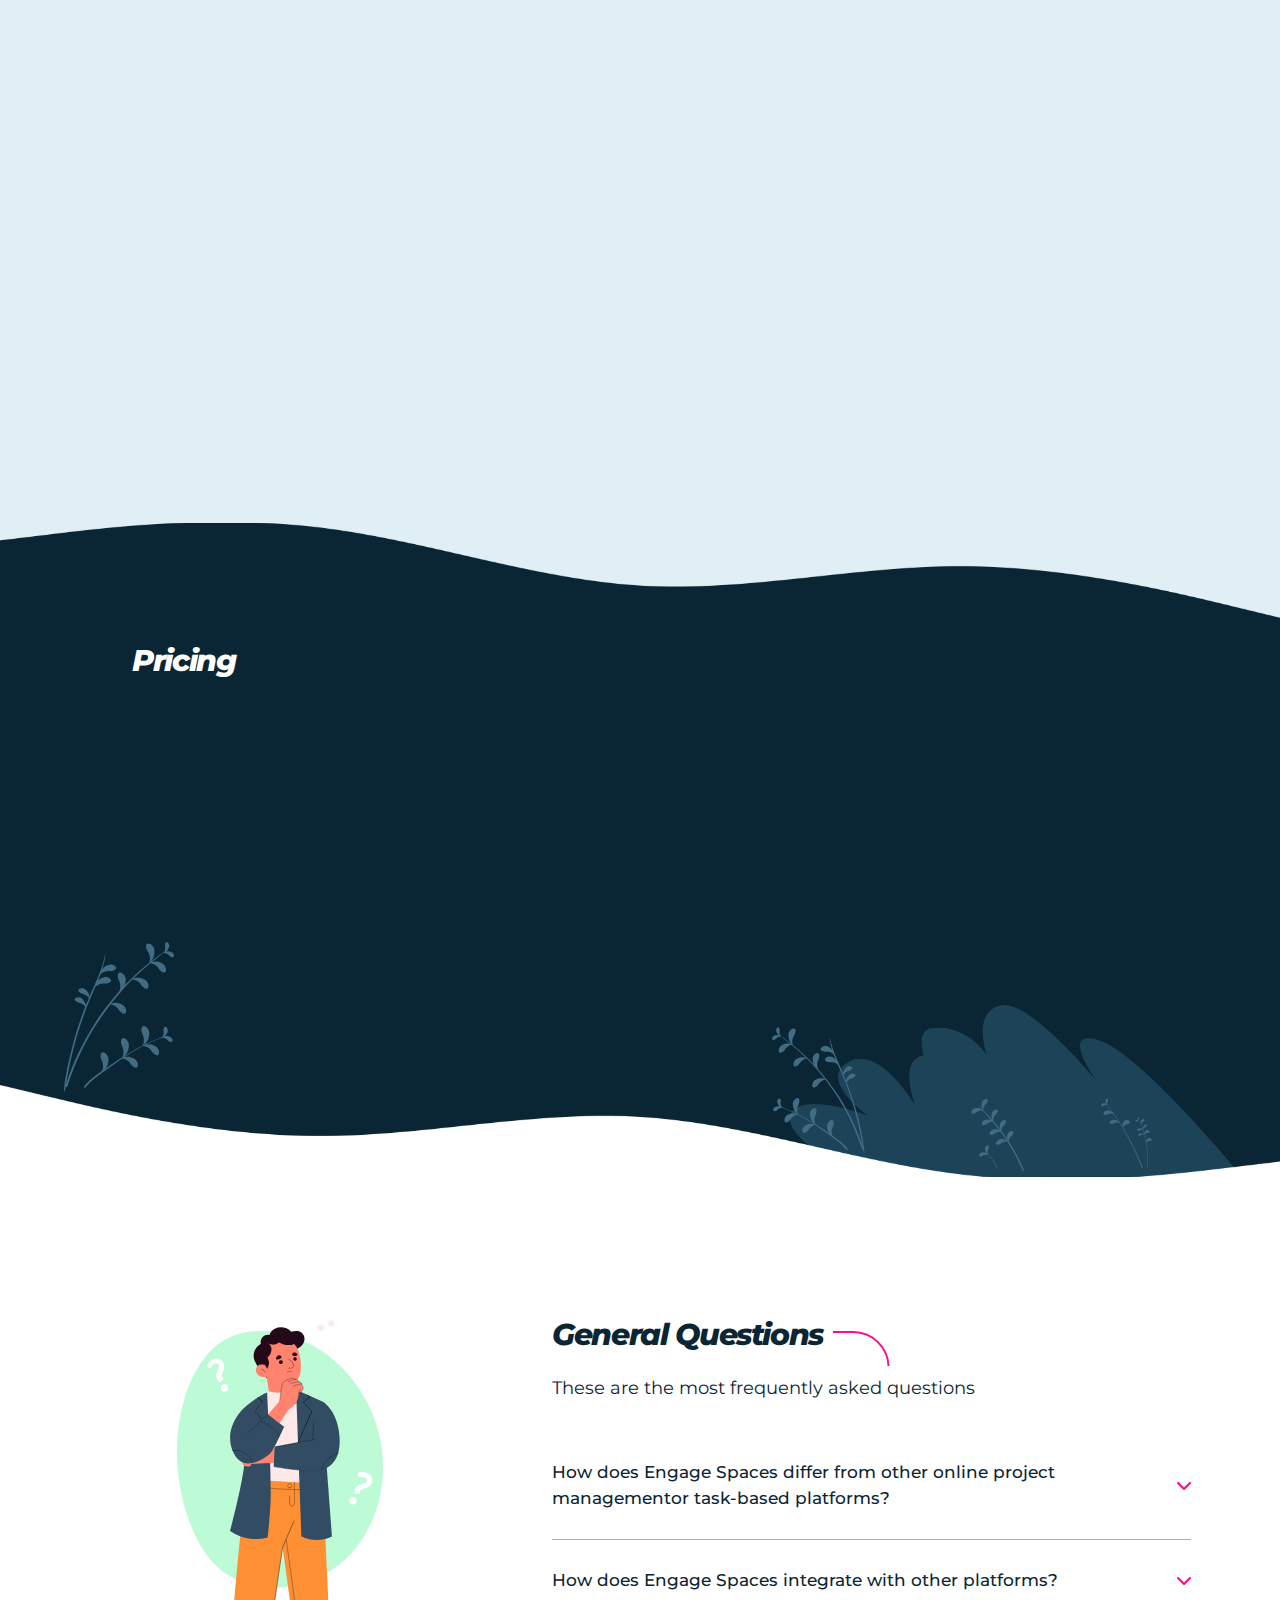
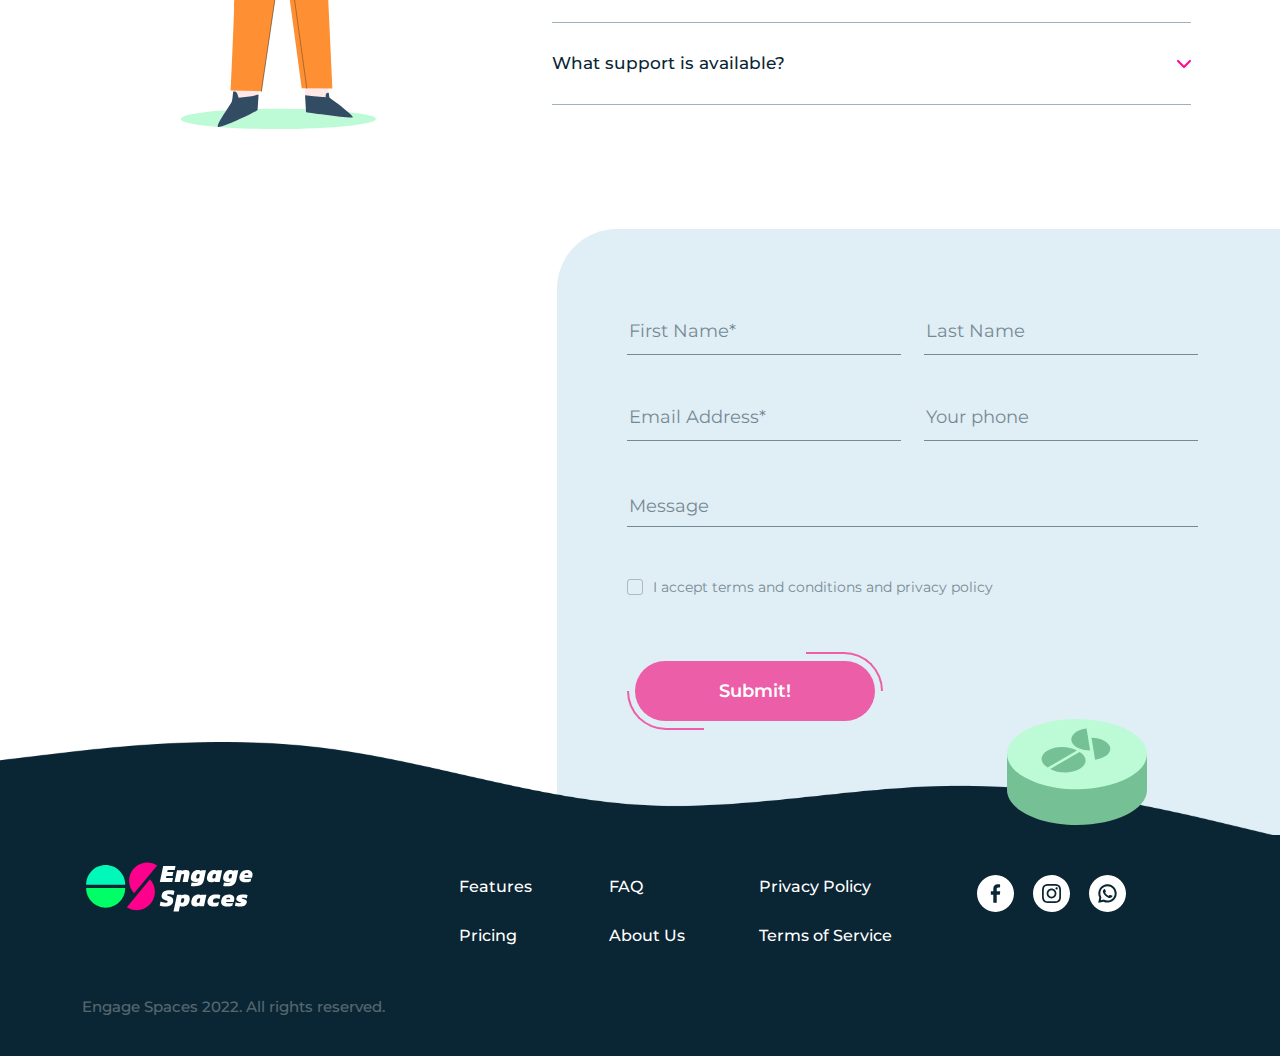
==== commit 223212d8: "fix" ====
--- a/index.html
+++ b/index.html
@@ -8,7 +8,7 @@
     <title>Engage Spaces</title>
     <link rel="icon" type="image/x-icon" href="img/favicon.png">
     <link rel="stylesheet" href="css/lib/bootstrap.min.css">
-    <link rel="preload" href="css/lib/aos.css">
+    <link rel="stylesheet" href="css/lib/aos.css">
     <link rel="stylesheet" href="css/style.css">
 </head>
 
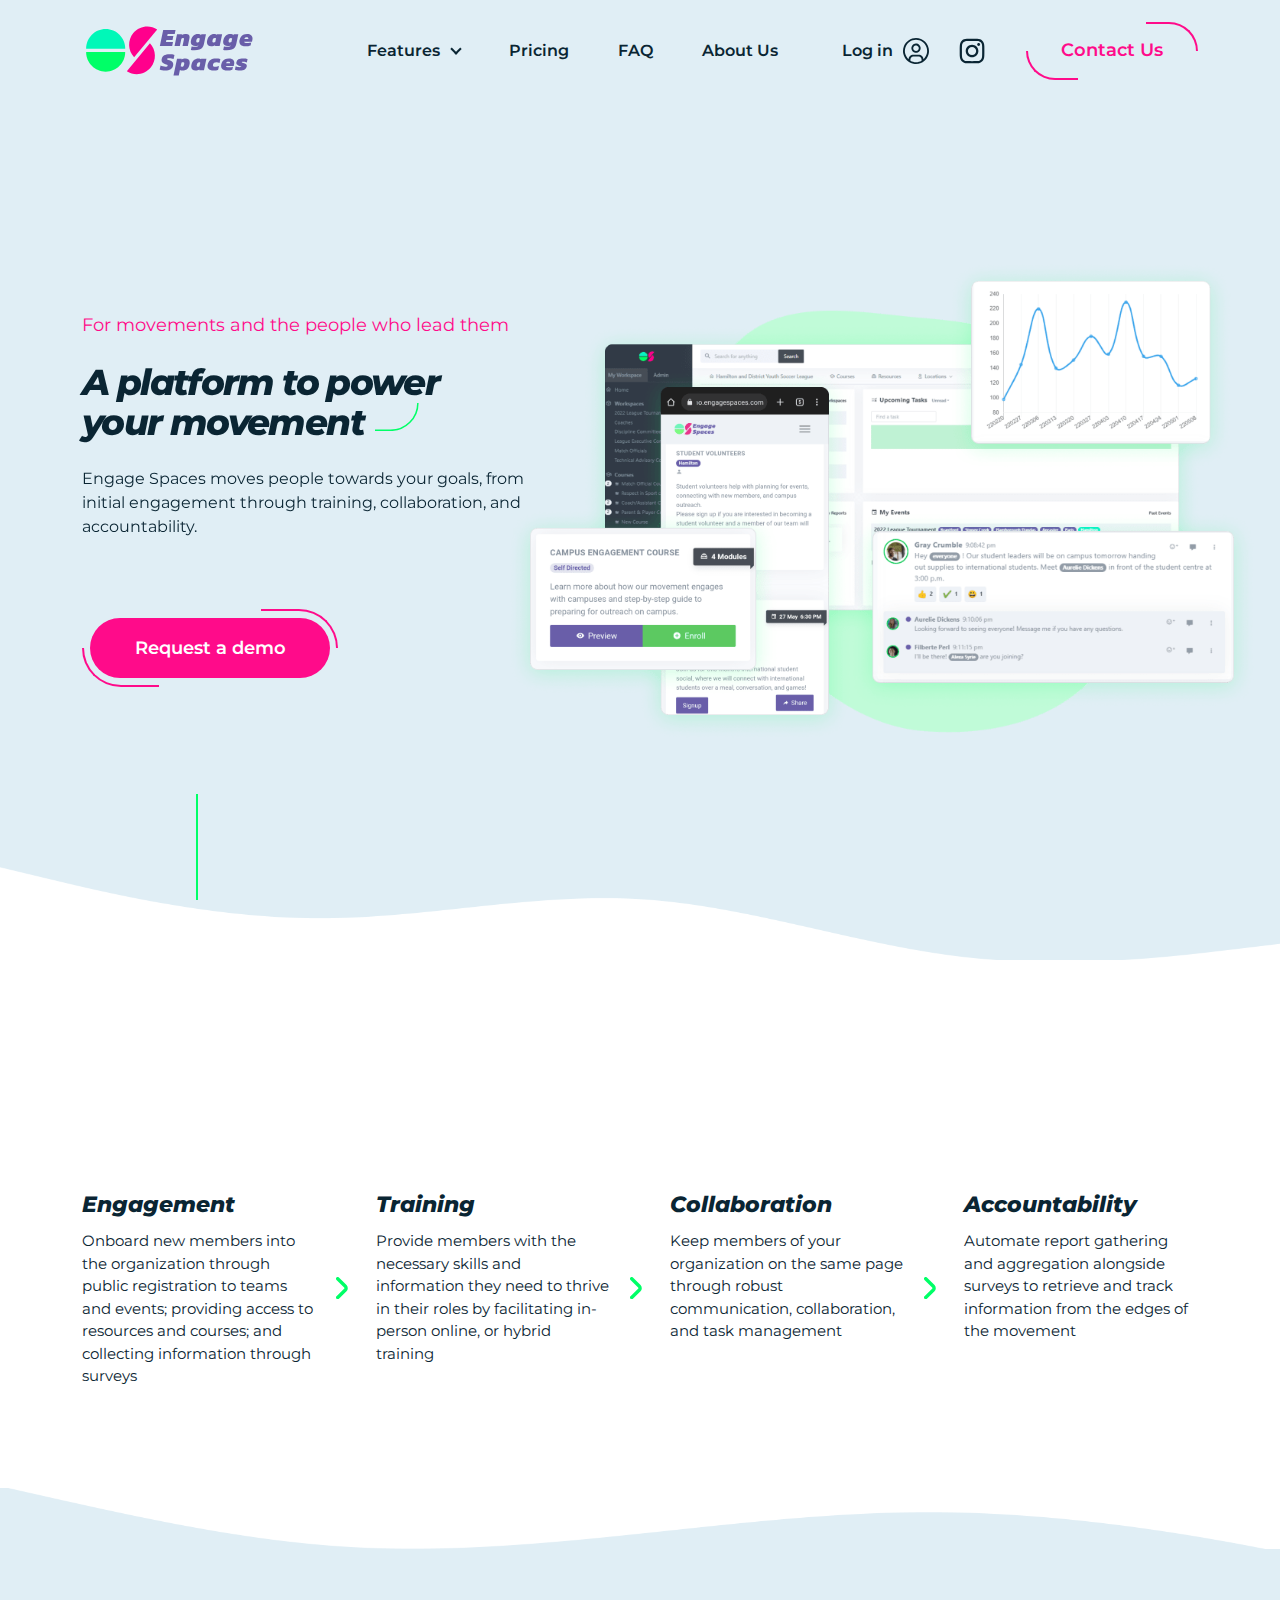
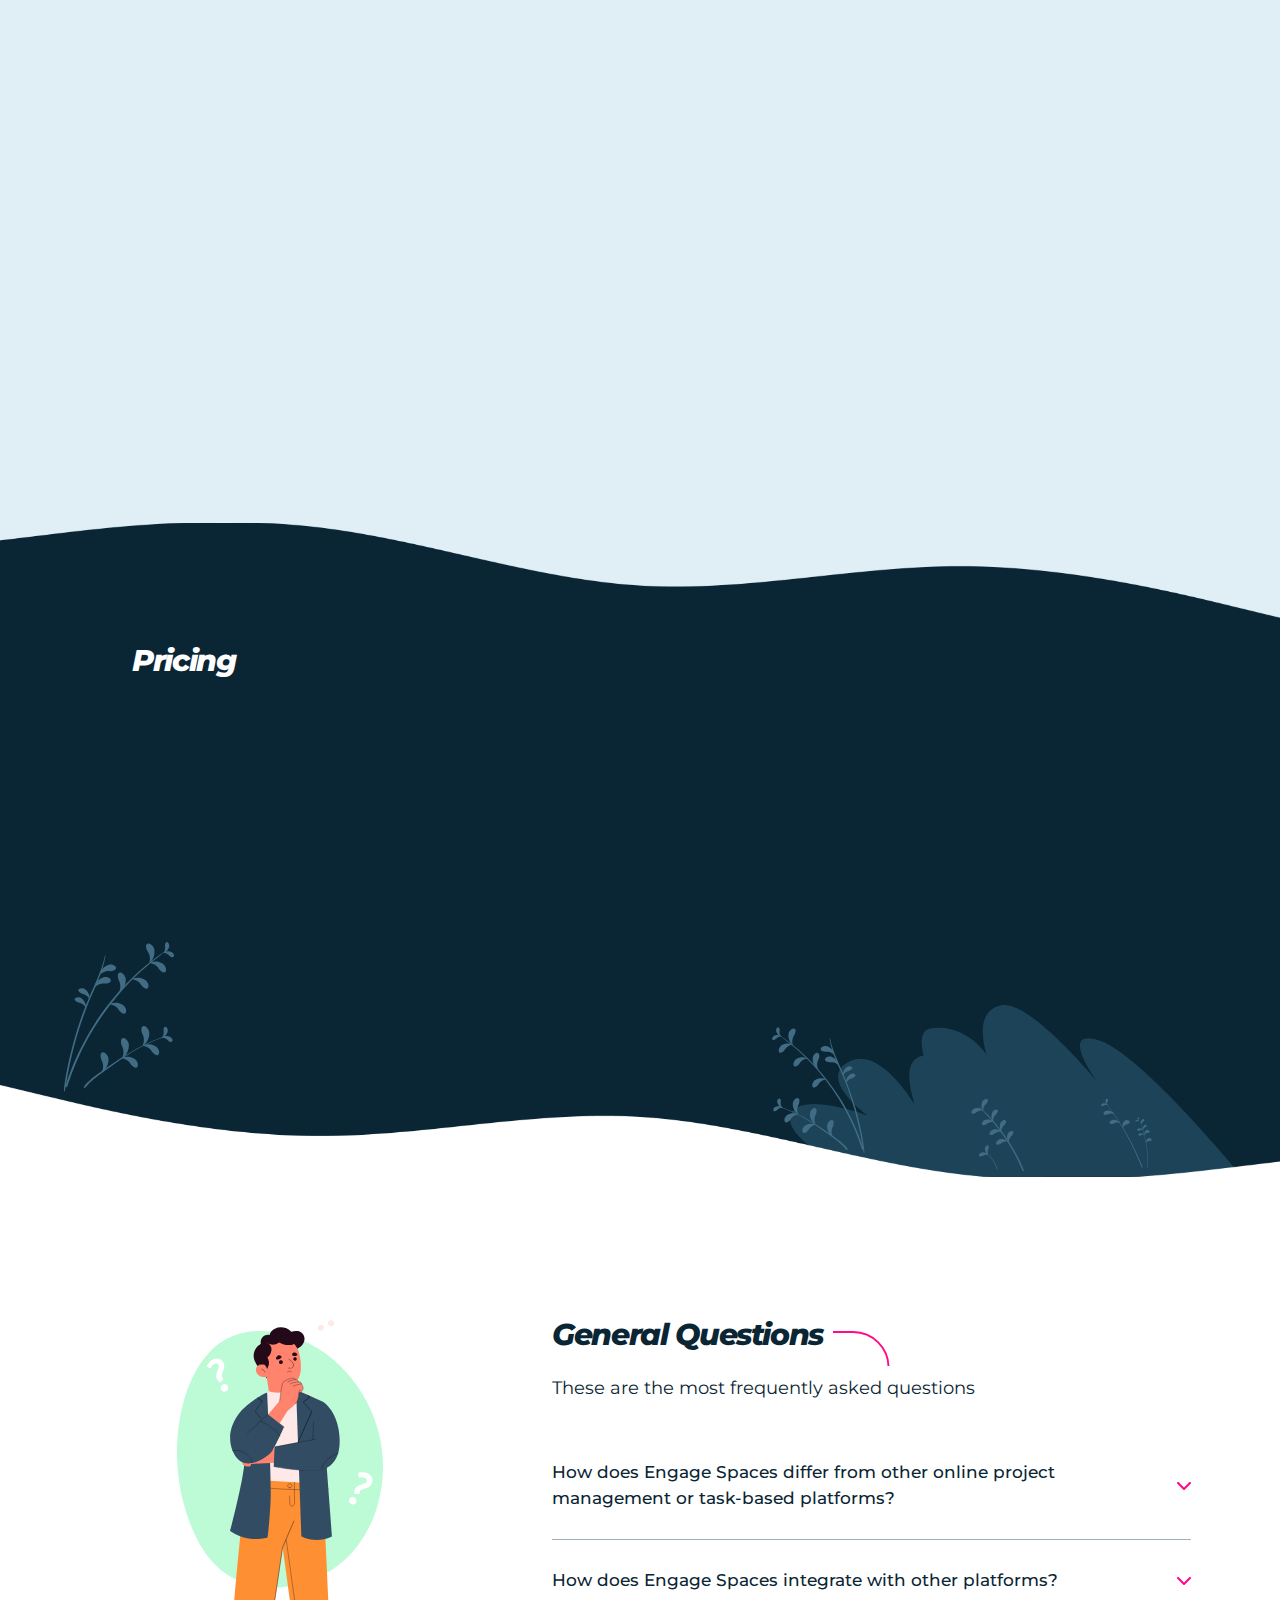
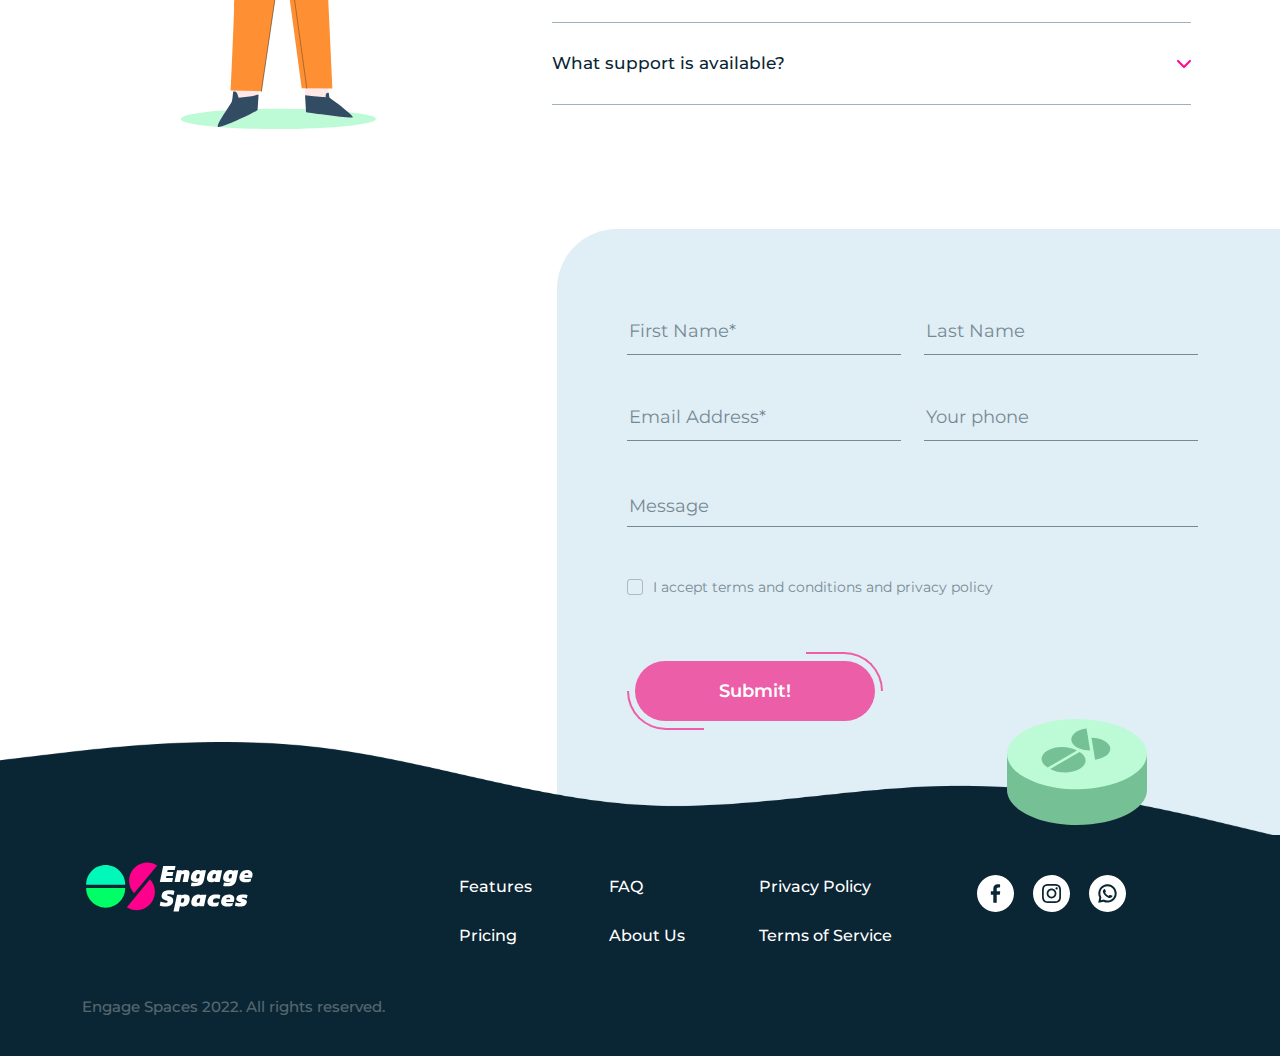
==== commit 5ec88c41: "fix" ====
--- a/index.html
+++ b/index.html
@@ -24,7 +24,7 @@
                             </a>
                         </div>
                     </div>
-                    <div class="col-xl-6 col-lg-5 col-4">
+                    <div class="col-lg-5 col-4">
                         <nav class="header__menu">
                             <ul>
                                 <li class="submenu">
@@ -108,8 +108,22 @@
                                         </li>
                                     </ul>
                                     <div class="header__social--mobile">
+                                        <a class="logbtn" href="https://engagespaces.com/Engage.login">
+                                            <span>
+                                                Log in
+                                            </span>
+                                            <svg width="26" height="26" viewBox="0 0 26 26" fill="none"
+                                                xmlns="http://www.w3.org/2000/svg">
+                                                <path
+                                                    d="M13 5.57153C12.0817 5.57153 11.1841 5.84383 10.4206 6.354C9.65706 6.86416 9.06197 7.58927 8.71057 8.43765C8.35916 9.28602 8.26721 10.2195 8.44636 11.1202C8.62551 12.0208 9.0677 12.8481 9.71701 13.4974C10.3663 14.1467 11.1936 14.5889 12.0942 14.768C12.9949 14.9472 13.9284 14.8552 14.7768 14.5038C15.6251 14.1524 16.3502 13.5573 16.8604 12.7938C17.3706 12.0303 17.6429 11.1327 17.6429 10.2144C17.6429 8.98303 17.1537 7.8021 16.283 6.93139C15.4123 6.06069 14.2314 5.57153 13 5.57153ZM13 13.0001C12.449 13.0001 11.9105 12.8367 11.4523 12.5306C10.9942 12.2245 10.6372 11.7895 10.4263 11.2804C10.2155 10.7714 10.1603 10.2113 10.2678 9.67092C10.3753 9.13055 10.6406 8.63418 11.0302 8.24459C11.4198 7.855 11.9162 7.58969 12.4565 7.4822C12.9969 7.37471 13.557 7.42988 14.0661 7.64073C14.5751 7.85157 15.0101 8.20862 15.3162 8.66673C15.6223 9.12484 15.7857 9.66343 15.7857 10.2144C15.785 10.953 15.4913 11.6611 14.969 12.1834C14.4467 12.7056 13.7386 12.9994 13 13.0001Z"
+                                                    fill="#0A2533" />
+                                                <path
+                                                    d="M13 0C10.4288 0 7.91543 0.762437 5.77759 2.19089C3.63975 3.61935 1.97351 5.64967 0.989572 8.02511C0.00563268 10.4006 -0.251811 13.0144 0.249797 15.5362C0.751405 18.0579 1.98953 20.3743 3.80762 22.1924C5.6257 24.0105 7.94208 25.2486 10.4638 25.7502C12.9856 26.2518 15.5994 25.9944 17.9749 25.0104C20.3503 24.0265 22.3806 22.3602 23.8091 20.2224C25.2376 18.0846 26 15.5712 26 13C25.9961 9.55339 24.6252 6.24907 22.188 3.81195C19.7509 1.37483 16.4466 0.00393224 13 0ZM7.42858 22.6358V21.3571C7.42931 20.6185 7.72304 19.9104 8.24531 19.3882C8.76757 18.8659 9.4757 18.5722 10.2143 18.5714H15.7857C16.5243 18.5722 17.2324 18.8659 17.7547 19.3882C18.277 19.9104 18.5707 20.6185 18.5714 21.3571V22.6358C16.8807 23.623 14.9579 24.1433 13 24.1433C11.0421 24.1433 9.11935 23.623 7.42858 22.6358ZM20.4211 21.2884C20.4026 20.0704 19.9064 18.9085 19.0393 18.0529C18.1723 17.1973 17.0038 16.7166 15.7857 16.7143H10.2143C8.99617 16.7166 7.82771 17.1973 6.96066 18.0529C6.09361 18.9085 5.59737 20.0704 5.57886 21.2884C3.89496 19.7848 2.70747 17.8052 2.17364 15.6118C1.63981 13.4183 1.78481 11.1144 2.58946 9.00515C3.3941 6.89592 4.82042 5.08083 6.67956 3.80024C8.5387 2.51965 10.743 1.83395 13.0005 1.83395C15.258 1.83395 17.4622 2.51965 19.3214 3.80024C21.1805 5.08083 22.6068 6.89592 23.4115 9.00515C24.2161 11.1144 24.3611 13.4183 23.8273 15.6118C23.2935 17.8052 22.106 19.7848 20.4221 21.2884H20.4211Z"
+                                                    fill="#0A2533" />
+                                            </svg>
+                                        </a>
                                         <a href="instagram.com">
-                                            <svg width="19" height="20" viewBox="0 0 19 20" fill="none"
+                                            <svg width="26" height="26" viewBox="0 0 19 20" fill="none"
                                                 xmlns="http://www.w3.org/2000/svg">
                                                 <g clip-path="url(#clip0_165_557)">
                                                     <path
@@ -138,11 +152,25 @@
                             </div>
                         </nav>
                     </div>
-                    <div class="col-xl-3 col-lg-4">
+                    <div class="col-lg-4">
                         <div class="header__right">
                             <div class="header__social">
+                                <a class="logbtn" href="https://engagespaces.com/Engage.login">
+                                    <span>
+                                        Log in
+                                    </span>
+                                    <svg width="26" height="26" viewBox="0 0 26 26" fill="none"
+                                        xmlns="http://www.w3.org/2000/svg">
+                                        <path
+                                            d="M13 5.57153C12.0817 5.57153 11.1841 5.84383 10.4206 6.354C9.65706 6.86416 9.06197 7.58927 8.71057 8.43765C8.35916 9.28602 8.26721 10.2195 8.44636 11.1202C8.62551 12.0208 9.0677 12.8481 9.71701 13.4974C10.3663 14.1467 11.1936 14.5889 12.0942 14.768C12.9949 14.9472 13.9284 14.8552 14.7768 14.5038C15.6251 14.1524 16.3502 13.5573 16.8604 12.7938C17.3706 12.0303 17.6429 11.1327 17.6429 10.2144C17.6429 8.98303 17.1537 7.8021 16.283 6.93139C15.4123 6.06069 14.2314 5.57153 13 5.57153ZM13 13.0001C12.449 13.0001 11.9105 12.8367 11.4523 12.5306C10.9942 12.2245 10.6372 11.7895 10.4263 11.2804C10.2155 10.7714 10.1603 10.2113 10.2678 9.67092C10.3753 9.13055 10.6406 8.63418 11.0302 8.24459C11.4198 7.855 11.9162 7.58969 12.4565 7.4822C12.9969 7.37471 13.557 7.42988 14.0661 7.64073C14.5751 7.85157 15.0101 8.20862 15.3162 8.66673C15.6223 9.12484 15.7857 9.66343 15.7857 10.2144C15.785 10.953 15.4913 11.6611 14.969 12.1834C14.4467 12.7056 13.7386 12.9994 13 13.0001Z"
+                                            fill="#0A2533" />
+                                        <path
+                                            d="M13 0C10.4288 0 7.91543 0.762437 5.77759 2.19089C3.63975 3.61935 1.97351 5.64967 0.989572 8.02511C0.00563268 10.4006 -0.251811 13.0144 0.249797 15.5362C0.751405 18.0579 1.98953 20.3743 3.80762 22.1924C5.6257 24.0105 7.94208 25.2486 10.4638 25.7502C12.9856 26.2518 15.5994 25.9944 17.9749 25.0104C20.3503 24.0265 22.3806 22.3602 23.8091 20.2224C25.2376 18.0846 26 15.5712 26 13C25.9961 9.55339 24.6252 6.24907 22.188 3.81195C19.7509 1.37483 16.4466 0.00393224 13 0ZM7.42858 22.6358V21.3571C7.42931 20.6185 7.72304 19.9104 8.24531 19.3882C8.76757 18.8659 9.4757 18.5722 10.2143 18.5714H15.7857C16.5243 18.5722 17.2324 18.8659 17.7547 19.3882C18.277 19.9104 18.5707 20.6185 18.5714 21.3571V22.6358C16.8807 23.623 14.9579 24.1433 13 24.1433C11.0421 24.1433 9.11935 23.623 7.42858 22.6358ZM20.4211 21.2884C20.4026 20.0704 19.9064 18.9085 19.0393 18.0529C18.1723 17.1973 17.0038 16.7166 15.7857 16.7143H10.2143C8.99617 16.7166 7.82771 17.1973 6.96066 18.0529C6.09361 18.9085 5.59737 20.0704 5.57886 21.2884C3.89496 19.7848 2.70747 17.8052 2.17364 15.6118C1.63981 13.4183 1.78481 11.1144 2.58946 9.00515C3.3941 6.89592 4.82042 5.08083 6.67956 3.80024C8.5387 2.51965 10.743 1.83395 13.0005 1.83395C15.258 1.83395 17.4622 2.51965 19.3214 3.80024C21.1805 5.08083 22.6068 6.89592 23.4115 9.00515C24.2161 11.1144 24.3611 13.4183 23.8273 15.6118C23.2935 17.8052 22.106 19.7848 20.4221 21.2884H20.4211Z"
+                                            fill="#0A2533" />
+                                    </svg>
+                                </a>
                                 <a href="instagram.com">
-                                    <svg width="19" height="20" viewBox="0 0 19 20" fill="none"
+                                    <svg width="26" height="26" viewBox="0 0 19 20" fill="none"
                                         xmlns="http://www.w3.org/2000/svg">
                                         <g clip-path="url(#clip0_165_557)">
                                             <path
@@ -183,8 +211,8 @@
 
                             <div class="col-xl-5 col-lg-6 order-2 order-lg-1">
                                 <div class="welcomescreen__subtitle">
-                                    <span id="item" data-text="For movements and the people who lead them">
-
+                                    <span id="item" data-text="">
+                                        For movements and the people who lead them
                                     </span>
                                 </div>
                                 <h1 class="welcomescreen__title" data-aos="fade-down">
@@ -372,20 +400,35 @@
                                     These are the most frequently asked questions
                                 </div>
                                 <div class="question__acordeon">
+
                                     <div class="question__acordeon-field">
                                         <div class="question__acordeon-header">
                                             <h3>
-                                                How does Engage Spaces differ from other online project managementor
+                                                How does Engage Spaces differ from other online project management or
                                                 task-based platforms?
                                             </h3>
                                             <img src="img/svg/accordeon_arrow.svg" alt="arrow"
                                                 class="question__acordeon-arrow">
                                         </div>
                                         <div class="question__acordeon-body">
-                                            Lorem ipsum dolor sit amet consectetur adipisicing elit. Aspernatur incidunt
-                                            laborum quod perferendis sapiente, corporis a veritatis vitae deserunt
-                                            debitis voluptas ullam, magnam laudantium consequatur? Reprehenderit aut
-                                            cumque animi rem.
+                                            <ul>
+                                                <li>
+                                                    People first design
+                                                </li>
+                                                <li>
+                                                    Robust features connecting various stages of engagement,
+                                                    information-sharing, and data collection
+                                                </li>
+                                                <li>
+                                                    Able to support simple needs for new movements and grow with them as
+                                                    they multiply and require more robust collaboration, training, and
+                                                    reporting requirements to track and accelerate progress
+                                                </li>
+                                                <li>
+                                                    Customization. Your movement’s language matters; Engage Spaces
+                                                    allows you to customize the system so it speaks your language.
+                                                </li>
+                                            </ul>
                                         </div>
 
                                     </div>
@@ -399,10 +442,17 @@
                                                 class="question__acordeon-arrow">
                                         </div>
                                         <div class="question__acordeon-body">
-                                            Lorem ipsum dolor sit amet consectetur adipisicing elit. Aspernatur incidunt
-                                            laborum quod perferendis sapiente, corporis a veritatis vitae deserunt
-                                            debitis voluptas ullam, magnam laudantium consequatur? Reprehenderit aut
-                                            cumque animi rem.
+                                            <ul>
+                                                <li>
+                                                    Google, Microsoft, Apple and Facebook OAuth
+                                                </li>
+                                                <li>
+                                                    Large data sets can be imported and synchronized via CSV
+                                                </li>
+                                                <li>
+                                                    Access to the public developer API
+                                                </li>
+                                            </ul>
                                         </div>
 
                                     </div>
@@ -416,10 +466,20 @@
                                                 class="question__acordeon-arrow">
                                         </div>
                                         <div class="question__acordeon-body">
-                                            Lorem ipsum dolor sit amet consectetur adipisicing elit. Aspernatur incidunt
-                                            laborum quod perferendis sapiente, corporis a veritatis vitae deserunt
-                                            debitis voluptas ullam, magnam laudantium consequatur? Reprehenderit aut
-                                            cumque animi rem.
+                                            <ul>
+                                                <li>
+                                                    Discovery and onboarding process in place with Engage Spaces team members
+                                                </li>
+                                                <li>
+                                                    Platform set up with the unique groups and team structures, roles, and language to reflect the organization
+                                                </li>
+                                                <li>
+                                                    Implementation support including change management considerations for organizations starting fresh or transitioning from multiple platforms
+                                                </li>
+                                                <li>
+                                                    Dedicated workspace within your platform to access customer support
+                                                </li>
+                                            </ul>
                                         </div>
 
                                     </div>
@@ -558,9 +618,10 @@
 
 
     <script src="js/lib/jquery.js"></script>
-    <script src="js/lib/jquery.inputmask.js" async></script>
-    <script src="js/lib/aos.js" async></script>
-    <script src="js/main.js" async></script>
+    <script src="js/lib/bootstrap.min.js"></script>
+    <script src="js/lib/jquery.inputmask.js"></script>
+    <script src="js/lib/aos.js"></script>
+    <script src="js/main.js"></script>
 
 
 </body>
--- a/css/style.css
+++ b/css/style.css
@@ -1 +1 @@
-@import url("https://fonts.googleapis.com/css2?family=Montserrat:ital,wght@0,400;0,500;0,600;0,700;1,800&display=swap");html{-webkit-box-sizing:border-box;box-sizing:border-box}*,:after,:before{-webkit-box-sizing:inherit;box-sizing:inherit}body,html{height:100%}a{text-decoration:none;color:inherit;cursor:pointer}a:focus,a:hover{color:inherit;text-decoration:none}button:focus,input:focus{outline:transparent}li,ul{margin:0;padding:0;list-style:none}h1,h2,h3,h4,h5,h6,li,ol,p,ul{margin:0;padding:0}img{width:100%;background-size:cover;background-position:center}body{position:relative;overflow-x:hidden;min-width:320px;max-width:100vw;cursor:default;font-family:"Montserrat",sans-serif;font-weight:400}body.hidden{overflow:hidden}.main{-webkit-box-flex:1;-ms-flex:1 1 auto;flex:1 1 auto}.pagewrapper{min-height:100%;display:-webkit-box;display:-ms-flexbox;display:flex;-webkit-box-orient:vertical;-webkit-box-direction:normal;-ms-flex-direction:column;flex-direction:column;overflow:hidden}.pinkbtn{width:256px;height:78px;display:-webkit-box;display:-ms-flexbox;display:flex;-webkit-box-align:center;-ms-flex-align:center;align-items:center;-webkit-box-pack:center;-ms-flex-pack:center;justify-content:center;position:relative}.pinkbtn a{font-weight:600;font-size:18px;line-height:120%;position:relative;z-index:10}.pinkbtn:after,.pinkbtn:before{content:"";position:absolute;width:30%;height:50%;-webkit-transition:0.2s;transition:0.2s;background-color:transparent}.pinkbtn:before{border-left:2px solid #FF0B8A;border-bottom:2px solid #FF0B8A;border-right:none;border-top:none;bottom:0;left:0;border-radius:0 0 0 100px}.pinkbtn:after{border-left:none;border-bottom:none;border-right:2px solid #FF0B8A;border-top:2px solid #FF0B8A;top:0;right:0;border-radius:0 100px 0 0}.pinkbtn:hover:after,.pinkbtn:hover:before{width:100%;height:100%;border-radius:100px}@media (max-width:767.8px){.pinkbtn:hover:after,.pinkbtn:hover:before{width:30%;height:50%}.pinkbtn:hover:before{border-radius:0 0 0 100px}.pinkbtn:hover:after{border-radius:0 100px 0 0}}.pinkbtn a,.pinkbtn span{display:-webkit-box;display:-ms-flexbox;display:flex;-webkit-box-align:center;-ms-flex-align:center;align-items:center;-webkit-box-pack:center;-ms-flex-pack:center;justify-content:center;width:240px;height:60px;color:#FFFFFF;background:#FF0B8A;border-radius:30px;-webkit-transition:0.3s;transition:0.3s}.pinkbtn:disabled:hover:after{width:30%;height:50%;border-radius:0 100px 0 0;border-color:#ec5ea7}.pinkbtn:disabled:hover:before{width:30%;height:50%;border-radius:0 0 0 100px;border-color:#ec5ea7}.pinkbtn:disabled span{background:#ec5ea7}.pinkbtn:disabled:after,.pinkbtn:disabled:before{border-color:#ec5ea7}.btnup{position:fixed;bottom:50px;right:80px;width:63px;height:63px;border:2px solid #FFFFFF;border-radius:7px;opacity:0.7;display:-webkit-box;display:-ms-flexbox;display:flex;-webkit-box-align:center;-ms-flex-align:center;align-items:center;-webkit-box-pack:center;-ms-flex-pack:center;justify-content:center;cursor:pointer;z-index:89}.btnup img{width:18px}@media (max-width:1400px){.btnup{width:55px;height:55px}}@media (max-width:991.8px){.btnup{width:45px;height:45px;right:50px;bottom:30px}}@media (max-width:767.8px){.btnup{width:35px;height:35px;right:25px;bottom:25px;border-radius:5px}.btnup img{width:15px}}@media (max-width:375px){.pinkbtn{width:100%}.pinkbtn a,.pinkbtn span{width:93%!important}}.welcomescreen{background:#E0EEF5;position:relative;padding-bottom:60px}.welcomescreen__inner{height:calc(100vh - 102px);min-height:750px;position:relative;display:-webkit-box;display:-ms-flexbox;display:flex;-webkit-box-align:center;-ms-flex-align:center;align-items:center}.welcomescreen__frame{position:absolute;left:0;bottom:-2px}.welcomescreen__subtitle{font-size:18px;line-height:120%;color:#FF0B8A;margin-bottom:27px;height:15px}.welcomescreen__title{margin-bottom:33px;font-style:italic;font-weight:800;font-size:48px;line-height:110%;letter-spacing:-0.045em;color:#0A2533}@media (max-width:1600px){.welcomescreen__title{font-size:36px}}@media (max-width:767.8px){.welcomescreen__title{font-size:32px}}@media (max-width:575.8px){.welcomescreen__title{font-size:28px}}.welcomescreen__title span{position:relative;display:inline-block}.welcomescreen__title span:after{content:"";position:absolute;top:-3px;background-image:url(../img/svg/line.svg);right:-76px;width:58px;height:37px;background-size:cover}.welcomescreen__text{margin-bottom:70px}.welcomescreen__text p{font-size:18px;max-width:450px;line-height:150%;color:#0A2533}.welcomescreen__text p+.welcomescreen__text p{padding-top:10px}.welcomescreen__btn-down{width:30px;bottom:0px;left:100px;-webkit-animation:2s ease-in-out infinite down;animation:2s ease-in-out infinite down;display:inline-block;position:absolute;z-index:50;width:30px;height:106px}.welcomescreen__btn-down:after{content:"";position:absolute;top:0;left:50%;-webkit-transform:translateX(-50%);transform:translateX(-50%);background:#00FF67;width:2px;height:100%}@-webkit-keyframes down{0%{-webkit-transform:translateY(0);transform:translateY(0);opacity:0}5%{opacity:1}to{-webkit-transform:translateY(40px);transform:translateY(40px);opacity:0}}@keyframes down{0%{-webkit-transform:translateY(0);transform:translateY(0);opacity:0}5%{opacity:1}to{-webkit-transform:translateY(40px);transform:translateY(40px);opacity:0}}.welcomescreen__img{width:942px;margin-left:-50px}.info{position:relative;padding:86px 0 135px}.info__title{max-width:914px;margin:0 auto;text-align:center;color:#0A2533;font-style:italic;font-weight:800;font-size:36px;line-height:120%;letter-spacing:-0.045em;color:#0A2533;margin-bottom:80px}@media (max-width:1400px){.info__title{font-size:30px}}@media (max-width:767.8px){.info__title{font-size:28px}}@media (max-width:375px){.info__title{font-size:24px}}.info__title span{color:#FF0B8A}.info__inner{display:-webkit-box;display:-ms-flexbox;display:flex;-webkit-box-pack:justify;-ms-flex-pack:justify;justify-content:space-between;-ms-flex-wrap:wrap;flex-wrap:wrap}.info__item{width:21%;position:relative;margin-bottom:10px}.info__item+.info__item:after{content:"";position:absolute;background-image:url(../img/svg/info_arrow.svg);width:12px;height:22px;background-size:cover;top:50%;-webkit-transform:translateY(-50%);transform:translateY(-50%);left:-66px}.info__item h2,.info__item h3,.info__item h4{font-style:italic;font-weight:800;font-size:24px;line-height:150%;margin-bottom:9px;color:#0A2533}.info__item p{font-size:15px;line-height:150%;color:#0A2533}.info__item p+p{padding-top:5px}.about{background:#E0EEF5;padding:180px 0;position:relative}.about__frame{position:absolute;top:-2px;left:0}.about__img{max-width:750px}.about__title{font-style:italic;font-weight:800;font-size:36px;line-height:120%;letter-spacing:-0.045em;color:#0A2533;margin-bottom:36px}@media (max-width:1400px){.about__title{font-size:30px}}@media (max-width:767.8px){.about__title{font-size:28px}}@media (max-width:375px){.about__title{font-size:24px}}.about__content{margin-bottom:52px;max-width:525px}.about__content p{font-size:18px;line-height:150%;color:#0A2533}.about__content p+p{padding-top:15px}.pricing{padding:160px 0 290px;position:relative;background:#0A2533}.pricing__frame{position:absolute;top:-1px;left:0}.pricing__left{padding-left:90px}.pricing__right{padding-left:35px}.pricing__title{color:#FFFFFF!important;font-style:italic;font-weight:800;font-size:36px;line-height:120%;letter-spacing:-0.045em;color:#0A2533;padding-left:90px;margin-bottom:43px}@media (max-width:1400px){.pricing__title{font-size:30px}}@media (max-width:767.8px){.pricing__title{font-size:28px}}@media (max-width:375px){.pricing__title{font-size:24px}}.pricing__content{position:relative;z-index:2}.pricing__content p{font-size:18px;line-height:150%;color:#FFFFFF}.pricing__content p+p{padding-top:43px}.pricing__subtitle{margin-bottom:93px;max-width:525px}.pricing__subtitle p{font-size:18px;line-height:150%;color:#FFFFFF}.pricing__subtitle p+p{padding-top:15px}.pricing__frame2{position:absolute;bottom:-3px;z-index:10;left:0}.pricing__posleft{position:absolute;bottom:130px;left:5%;width:179px}.pricing__posright{position:absolute;bottom:0px;right:3%;width:665px}.question{position:relative;padding:70px 0 140px}.question__img{padding-left:95px}.question__img img{max-width:310px}.question__content{padding-left:108px;padding-top:100px;max-width:729px}.question__title{color:#0A2533;margin-bottom:22px;font-style:italic;font-weight:800;font-size:36px;line-height:120%;letter-spacing:-0.045em;color:#0A2533;position:relative;display:inline-block}@media (max-width:1400px){.question__title{font-size:30px}}@media (max-width:767.8px){.question__title{font-size:28px}}@media (max-width:375px){.question__title{font-size:24px}}.question__title:after{content:"";position:absolute;width:57px;height:35px;bottom:-13px;right:-67px;background-image:url(../img/svg/question_line.svg);background-size:cover}.question__subtitle{font-size:18px;line-height:150%;color:#0A2533;margin-bottom:67px}.question__acordeon{width:100%}.question__acordeon-field{border-bottom:1px solid #9BB3BE;padding:28px 0}.question__acordeon-header{cursor:pointer;display:-webkit-box;display:-ms-flexbox;display:flex;-webkit-box-align:center;-ms-flex-align:center;align-items:center;-webkit-box-pack:justify;-ms-flex-pack:justify;justify-content:space-between}.question__acordeon-header h3{font-weight:500;font-size:17px;line-height:150%;color:#0A2533;-webkit-transition:0.3s;transition:0.3s}.question__acordeon-header.active h3{text-shadow:2px 2px 10px rgba(255,11,138,0.1)}.question__acordeon-arrow{width:14px;-webkit-transition:0.4s;transition:0.4s}.question__acordeon-arrow.rotate{-webkit-transform:rotate(180deg);transform:rotate(180deg)}.question__acordeon-body{display:none;font-size:17px;line-height:150%;padding:30px 50px 20px 20px}.contact{position:relative}.contact__content{max-width:520px;padding-top:100px}.contact__title{color:#0A2533;margin-bottom:32px;font-style:italic;font-weight:800;font-size:36px;line-height:120%;letter-spacing:-0.045em;color:#0A2533;position:relative;display:inline-block}@media (max-width:1400px){.contact__title{font-size:30px}}@media (max-width:767.8px){.contact__title{font-size:28px}}@media (max-width:375px){.contact__title{font-size:24px}}.contact__title:after{content:"";position:absolute;width:57px;height:36px;bottom:-13px;right:-80px;background-size:cover;background-image:url(../img/svg/question_line.svg)}.contact__subtitle{font-size:18px;line-height:150%;color:#0A2533}.contact__form{padding:105px 0 105px 92px;position:relative}.contact__form:after{content:"";position:absolute;left:0;top:0;width:200vw;height:100%;background:#E0EEF5;border-radius:60px 0 0 0;z-index:-1}.contact__form form{display:-webkit-box;display:-ms-flexbox;display:flex;-webkit-box-pack:justify;-ms-flex-pack:justify;justify-content:space-between;-ms-flex-wrap:wrap;flex-wrap:wrap;max-width:684px}.contact__form form input{width:48%;padding-bottom:10px;border:none;border-bottom:1px solid rgba(10,37,51,0.5);margin-bottom:50px;background-color:transparent}.contact__form form input::-webkit-input-placeholder{font-size:18px;line-height:150%;color:#0A2533;opacity:0.5;-webkit-transition:0.3s;transition:0.3s}.contact__form form input::-moz-placeholder{font-size:18px;line-height:150%;color:#0A2533;opacity:0.5;-moz-transition:0.3s;transition:0.3s}.contact__form form input:-ms-input-placeholder{font-size:18px;line-height:150%;color:#0A2533;opacity:0.5;-ms-transition:0.3s;transition:0.3s}.contact__form form input::-ms-input-placeholder{font-size:18px;line-height:150%;color:#0A2533;opacity:0.5;-ms-transition:0.3s;transition:0.3s}.contact__form form input::placeholder{font-size:18px;line-height:150%;color:#0A2533;opacity:0.5;-webkit-transition:0.3s;transition:0.3s}.contact__form form input:focus::-webkit-input-placeholder{opacity:0}.contact__form form input:focus::-moz-placeholder{opacity:0}.contact__form form input:focus:-ms-input-placeholder{opacity:0}.contact__form form input:focus::-ms-input-placeholder{opacity:0}.contact__form form input:focus::placeholder{opacity:0}.contact__form form textarea{width:100%;margin-bottom:50px;border:none;resize:none;border-bottom:1px solid rgba(10,37,51,0.5);outline:none;background-color:transparent;max-height:36px}.contact__form form textarea::-webkit-input-placeholder{font-size:18px;line-height:150%;color:#0A2533;opacity:0.5;-webkit-transition:0.3s;transition:0.3s}.contact__form form textarea::-moz-placeholder{font-size:18px;line-height:150%;color:#0A2533;opacity:0.5;-moz-transition:0.3s;transition:0.3s}.contact__form form textarea:-ms-input-placeholder{font-size:18px;line-height:150%;color:#0A2533;opacity:0.5;-ms-transition:0.3s;transition:0.3s}.contact__form form textarea::-ms-input-placeholder{font-size:18px;line-height:150%;color:#0A2533;opacity:0.5;-ms-transition:0.3s;transition:0.3s}.contact__form form textarea::placeholder{font-size:18px;line-height:150%;color:#0A2533;opacity:0.5;-webkit-transition:0.3s;transition:0.3s}.contact__form form textarea:focus::-webkit-input-placeholder{opacity:0}.contact__form form textarea:focus::-moz-placeholder{opacity:0}.contact__form form textarea:focus:-ms-input-placeholder{opacity:0}.contact__form form textarea:focus::-ms-input-placeholder{opacity:0}.contact__form form textarea:focus::placeholder{opacity:0}.contact__form form button{border:none;background-color:transparent}.contact__form form button span{font-weight:600;font-size:18px;line-height:120%;background:#FF0B8A;color:#fff;display:-webkit-box;display:-ms-flexbox;display:flex;-webkit-box-align:center;-ms-flex-align:center;align-items:center;-webkit-box-pack:center;-ms-flex-pack:center;justify-content:center;width:240px;height:60px;border-radius:30px}.checkfield{width:100%;margin-bottom:50px}.checkfield input{cursor:pointer;position:absolute;z-index:-1;opacity:0}.checkfield input+label{display:-webkit-inline-box;display:-ms-inline-flexbox;display:inline-flex;-webkit-box-align:center;-ms-flex-align:center;align-items:center;cursor:pointer;font-size:14px;line-height:150%;opacity:0.5;color:#0A2533}.checkfield input+label:before{content:"";display:inline-block;width:16px;height:16px;border:1px solid rgba(10,37,51,0.5);border-radius:3px;margin-right:10px}.checkfield input:checked+label:before{background-color:#FF0B8A;border:1px solid #FF0B8A;background-image:url(../img/svg/check_arrow.svg);background-repeat:no-repeat;background-position:center}.contact__form-img{position:absolute;width:203px;bottom:15px;right:5%;z-index:33;-webkit-animation:6s ease-in-out infinite levitate;animation:6s ease-in-out infinite levitate}@-webkit-keyframes levitate{0%{-webkit-transform:translateY(0);transform:translateY(0)}50%{-webkit-transform:translateY(-20px);transform:translateY(-20px)}to{-webkit-transform:translateY(0);transform:translateY(0)}}@keyframes levitate{0%{-webkit-transform:translateY(0);transform:translateY(0)}50%{-webkit-transform:translateY(-20px);transform:translateY(-20px)}to{-webkit-transform:translateY(0);transform:translateY(0)}}@media (max-width:1800px){.pricing__posright{width:580px}.pricing__posleft{bottom:100px;width:140px}.question{padding:70px 0 100px}}@media (max-width:1600px){.welcomescreen__title span:after{top:0px;right:-55px;width:44px;height:28px}.welcomescreen__title{margin-bottom:25px}.welcomescreen__img{width:880px}.info__item+.info__item:after{left:-40px}.info{padding:80px 0 100px}.question__subtitle{margin-bottom:30px}.contact__form{padding:90px 0 105px 70px}.contact__content{padding-top:90px}.contact__form-img{width:180px;bottom:10px;right:8%}}@media (max-width:1400px){.info{padding:60px 0 90px}.welcomescreen__inner{min-height:650px}.welcomescreen__text p{font-size:16px}.welcomescreen__img{width:750px}.welcomescreen__text p{font-size:16px}.about__content p{font-size:16px}.pricing__posright{width:470px}.info__title{margin-bottom:60px}.info__item h2,.info__item h3,.info__item h4{font-size:22px}.info__item{width:21%}.about{padding:160px 0 125px}.pricing{padding:120px 0 220px}.pricing__posleft{bottom:85px;width:110px}.pricing__title{padding-left:50px;margin-bottom:35px}.pricing__left{padding-left:50px}.pricing__content p{font-size:16px}.pricing__content p+p{padding-top:35px}.pricing__subtitle p{font-size:16px}.question__content{padding-left:90px;padding-top:70px}.contact__form-img{width:140px}.contact__subtitle{font-size:16px}}@media (max-width:1200px){.welcomescreen__inner{min-height:630px}.welcomescreen__btn-down{display:none}.welcomescreen__img{width:560px}.info__item{width:100%;margin-bottom:0}.info__item+.info__item{margin-top:30px}.info__item+.info__item:after{left:50%;top:-20px;-webkit-transform:translate(-50%,0) rotate(90deg);transform:translate(-50%,0) rotate(90deg)}.about{padding:160px 0 70px}.question__acordeon-field{padding:20px 0}.question__subtitle{margin-bottom:15px}.question__content{padding-left:65px;padding-top:35px}.question{padding:50px 0 70px}.contact__form form input::-webkit-input-placeholder,.contact__form form textarea::-webkit-input-placeholder{font-size:16px}.contact__form form input::-moz-placeholder,.contact__form form textarea::-moz-placeholder{font-size:16px}.contact__form form input:-ms-input-placeholder,.contact__form form textarea:-ms-input-placeholder{font-size:16px}.contact__form form input::-ms-input-placeholder,.contact__form form textarea::-ms-input-placeholder{font-size:16px}.contact__form form input::placeholder,.contact__form form textarea::placeholder{font-size:16px}.contact__form form input,.contact__form form textarea{margin-bottom:30px}.contact__form{padding:65px 0 105px 65px}.contact__content{padding-top:65px}}@media (max-width:991.8px){.welcomescreen__img{width:500px;margin:0 auto 40px}.welcomescreen__text p{max-width:100%}.welcomescreen__text{margin-bottom:20px}.info{padding:60px 0 60px}.about__img{max-width:600px;margin:0 auto 30px}.about__content p{font-size:16px;line-height:150%;color:#0A2533}.pricing{padding:110px 0 180px}.pricing__posright{width:345px}.pricing__posleft{bottom:65px;width:90px}.pricing__title{padding-left:0;margin-bottom:35px}.pricing__btn{position:relative;z-index:2}.pricing__subtitle{margin-bottom:70px;max-width:100%}.pricing__content p+p{padding-top:25px}.pricing__left{padding-left:0;margin-bottom:25px}.pricing__right{padding-left:0}.question__img{padding-left:30%}.question__img img{max-width:250px}.question__acordeon-header h3{font-size:16px;max-width:90%}.question__acordeon-body{font-size:15px;padding:25px 50px 5px 20px}.question__content{padding-left:0;padding-top:35px}.contact__content{padding-top:0;margin-bottom:45px}}@media (max-width:767.8px){.welcomescreen__title{margin-bottom:25px}.welcomescreen__img{width:80%}.pricing__posright{width:260px}.pricing__posleft{bottom:40px;width:70px}.info__item+.info__item:after{width:8px;height:14px}.info__title{margin-bottom:50px}.about{padding:120px 0 70px}.question__img img{max-width:200px}.pricing{padding:80px 0 160px}.contact__title:after{width:50px;height:30px;bottom:-9px;right:-65px}.question__title:after{width:50px;height:30px;bottom:-13px;right:-63px}.question{padding:15px 0 50px}.question__subtitle{margin-bottom:10px;font-size:16px}.contact__form form>input{width:100%}.contact__title{margin-bottom:20px}.contact__form{padding:40px 0 100px 30px}.contact__form-img{width:120px;bottom:0;right:-5%}.contact__form:after{border-radius:35px 0 0 0}}@media (max-width:575.8px){.welcomescreen__img{width:100%}.welcomescreen__img{margin:0 0 20px}.welcomescreen__inner{min-height:680px}.welcomescreen__title{margin-bottom:25px}.pricing__posleft{display:none}.question__acordeon-header h3{font-size:14px}.question__acordeon-body{font-size:14px;padding:20px 40px 5px 10px}}@media (max-width:375px){.question__img{padding-left:25%}}.pen{-webkit-animation:3s ease-in-out infinite penanim;animation:3s ease-in-out infinite penanim;-webkit-transform-origin:center;transform-origin:center}@-webkit-keyframes penanim{0%{-webkit-transform:translate(0);transform:translate(0)}50%{-webkit-transform:translate(2px,5px);transform:translate(2px,5px)}to{-webkit-transform:translate(0);transform:translate(0)}}@keyframes penanim{0%{-webkit-transform:translate(0);transform:translate(0)}50%{-webkit-transform:translate(2px,5px);transform:translate(2px,5px)}to{-webkit-transform:translate(0);transform:translate(0)}}.aboutwelcomescreen{padding:140px 0 120px}.aboutwelcomescreen__content{max-width:636px}.aboutwelcomescreen__title{font-style:italic;font-weight:800;font-size:48px;line-height:110%;letter-spacing:-0.045em;color:#0A2533;margin-bottom:28px}@media (max-width:1600px){.aboutwelcomescreen__title{font-size:36px}}@media (max-width:767.8px){.aboutwelcomescreen__title{font-size:32px}}@media (max-width:575.8px){.aboutwelcomescreen__title{font-size:28px}}.aboutwelcomescreen__text{margin-bottom:52px}.aboutwelcomescreen__text p{font-size:18px;line-height:150%;color:#0A2533}.aboutwelcomescreen__text p+p{padding-top:10px}.aboutwelcomescreen__img{text-align:right}.aboutwelcomescreen__img img{max-width:633px}.aboutinfo{padding-bottom:130px}.aboutinfo__section+.aboutinfo__section{margin-top:130px}.aboutinfo__section:nth-child(2n) .row{-webkit-box-orient:horizontal;-webkit-box-direction:reverse;-ms-flex-direction:row-reverse;flex-direction:row-reverse}.aboutinfo__section:nth-child(2n) .aboutinfo__img{text-align:right}.aboutinfo__section:nth-child(2n) .aboutinfo__content{margin:0 auto 0 0}.aboutinfo__section .aboutinfo__content{margin:0 0 0 auto}.aboutinfo__img img{max-width:651px}.aboutinfo__content{max-width:636px}.aboutinfo__content h2,.aboutinfo__content h3,.aboutinfo__content h4{font-style:italic;font-weight:800;font-size:36px;line-height:120%;letter-spacing:-0.045em;color:#0A2533;margin-bottom:42px}@media (max-width:1400px){.aboutinfo__content h2,.aboutinfo__content h3,.aboutinfo__content h4{font-size:30px}}@media (max-width:767.8px){.aboutinfo__content h2,.aboutinfo__content h3,.aboutinfo__content h4{font-size:28px}}@media (max-width:375px){.aboutinfo__content h2,.aboutinfo__content h3,.aboutinfo__content h4{font-size:24px}}.aboutinfo__content p{font-size:18px;line-height:150%;color:#0A2533}.aboutinfo__content p+p{margin-top:42px}@media (max-width:1400px){.aboutinfo{padding-bottom:100px}.aboutinfo__content h2,.aboutinfo__content h3,.aboutinfo__content h4{margin-bottom:25px}.aboutinfo__section+.aboutinfo__section{margin-top:100px}.aboutinfo__content p{font-size:16px}.aboutinfo__content p+p{margin-top:25px}.aboutwelcomescreen{padding:120px 0 90px}.aboutwelcomescreen__text p{font-size:16px}}@media (max-width:992px){.aboutinfo{padding-bottom:70px}.aboutinfo__section+.aboutinfo__section{margin-top:50px}.aboutinfo__content{max-width:100%}.aboutinfo__content p+p{margin-top:15px}.aboutinfo__img{text-align:center;margin-bottom:30px}.aboutinfo__img img{max-width:450px}.aboutinfo__section:nth-child(2n) .aboutinfo__img{text-align:center}.aboutwelcomescreen__img{text-align:center;margin-bottom:40px}.aboutwelcomescreen{padding:100px 0 70px}}@media (max-width:767.8px){.aboutwelcomescreen{padding:50px 0 50px}.aboutinfo__section+.aboutinfo__section{margin-top:30px}.aboutinfo{padding-bottom:45px}.aboutinfo__content h2,.aboutinfo__content h3,.aboutinfo__content h4{margin-bottom:15px}}.contactpage{padding:150px 0 0;position:relative}.contactpage .contact__form{padding:60px 0 270px 90px}.contactpage .contact__content{max-width:740px;padding:0 0 0 90px}.contactpage .contact__form-img{bottom:-20px}.contactpage .contactpage__img img{max-width:508px}.contactpage .contact__form:after{display:none}@media (max-width:1400px){.contactpage .contact__form{padding:60px 0 130px 90px}.contactpage{padding:120px 0 0;position:relative}}@media (max-width:991.8px){.contactpage{padding:70px 0 0}.contactpage .contactpage__img{text-align:center;margin-bottom:40px}.contactpage .contactpage__img img{max-width:380px}.contactpage .contact__content{max-width:740px;padding:0}.contactpage .contact__form{padding:0 0 130px 0}}@media (max-width:767.8px){.contactpage{padding:50px 0 0}.contactpage .contact__form{padding:0 0 110px 0}}.featureswelcomescreen{padding:200px 0 100px}.featureswelcomescreen__title{font-style:italic;font-weight:800;font-size:48px;line-height:110%;letter-spacing:-0.045em;color:#0A2533;margin-bottom:28px}@media (max-width:1600px){.featureswelcomescreen__title{font-size:36px}}@media (max-width:767.8px){.featureswelcomescreen__title{font-size:32px}}@media (max-width:575.8px){.featureswelcomescreen__title{font-size:28px}}.featureswelcomescreen__text{font-size:18px;line-height:150%;margin-bottom:30px;color:#0A2533;max-width:520px}.featureswelcomescreen__text p+p{padding-top:10px}.featureswelcomescreen__right{padding-left:70px;font-size:18px;line-height:150%;color:#0A2533}.featureswelcomescreen__right ul{max-width:500px}.featureswelcomescreen__right ul li{display:block;position:relative;padding-left:25px}.featureswelcomescreen__right ul li:before{content:"";position:absolute;width:10px;height:10px;border-radius:50%;background:#FF0B8A;left:0;top:50%;-webkit-transform:translateY(-50%);transform:translateY(-50%)}.featureswelcomescreen__right ul li+li{margin-top:15px}.featureswelcomescreen__right p+p{padding-top:10px}.featurescontent{padding-bottom:155px;position:relative}.featurescontent__top{text-align:center;margin-bottom:72px;position:relative;padding-top:180px}.featurescontent__box{position:absolute;top:20px;left:50%;z-index:10;width:-webkit-fit-content;width:-moz-fit-content;width:fit-content;-webkit-transform:translate(-50%,0%);transform:translate(-50%,0%);padding:31px 71px;background:#E0EEF5;-webkit-box-shadow:0px 4px 28px rgba(0,0,0,0.25);box-shadow:0px 4px 28px rgba(0,0,0,0.25);border-radius:10px;display:inline-block}.featurescontent__box.fix{position:fixed}.featurescontent__box>ul{display:inline-block}.featurescontent__box>ul>li{font-weight:600;font-size:18px;line-height:120%;color:#0A2533;display:inline-block;padding-bottom:6px;position:relative}.featurescontent__box>ul>li a:after{content:"";display:inline-block;position:absolute;height:3px;width:0;left:0;right:0;bottom:0;background:#FF0B8A;-webkit-transition:0.5s;transition:0.5s;margin:0 auto}.featurescontent__box>ul>li a.active:after,.featurescontent__box>ul>li:hover a:after{width:100%}.featurescontent__box>ul>li+li{margin-left:60px}.featurescontent__title{font-style:italic;font-weight:800;font-size:36px;line-height:120%;letter-spacing:-0.045em;color:#0A2533;margin-bottom:26px}@media (max-width:1400px){.featurescontent__title{font-size:30px}}@media (max-width:767.8px){.featurescontent__title{font-size:28px}}@media (max-width:375px){.featurescontent__title{font-size:24px}}.featurescontent__text{font-size:18px;line-height:150%;color:#0A2533;max-width:880px;margin:0 auto}.featurescontent__field+.featurescontent__field{margin-top:80px}.featurescontent__field:nth-child(2n) .row{-webkit-box-pack:start;-ms-flex-pack:start;justify-content:flex-start;-webkit-box-orient:horizontal;-webkit-box-direction:reverse;-ms-flex-direction:row-reverse;flex-direction:row-reverse}.featurescontent__field-img img{max-width:690px}.featurescontent__field-text{font-size:16px;line-height:160%;color:#0A2533}.featurescontent__field-text h2,.featurescontent__field-text h3,.featurescontent__field-text h4{font-weight:700;font-size:18px;line-height:150%;margin-bottom:36px;color:#0A2533;max-width:380px}.featurescontent__field-text p{max-width:500px;font-weight:700;font-size:18px;line-height:150%}.featurescontent__field-text p+p{padding-top:40px}.featurescontent__field-text ul{max-width:570px;color:#0A2533}.featurescontent__field-text ul li{display:block;position:relative;padding-left:25px}.featurescontent__field-text ul li:before{content:"";position:absolute;width:10px;height:10px;border-radius:50%;background:#FF0B8A;left:0;top:50%;-webkit-transform:translateY(-50%);transform:translateY(-50%)}.featurescontent__field-text ul li+li{margin-top:15px}@media (max-width:1600px){.featureswelcomescreen{padding:150px 0 100px}}@media (max-width:1400px){.featurescontent{padding-bottom:100px}.featurescontent__field+.featurescontent__field{margin-top:65px}.featurescontent__field-text h2,.featurescontent__field-text h3,.featurescontent__field-text h4{margin-bottom:25px;font-size:17px}.featurescontent__field-text p{font-size:16px}.featurescontent__field-img img{max-width:500px}.featurescontent__field-text ul li+li{margin-top:10px}.featurescontent__box{padding:25px 55px}.featureswelcomescreen__text{font-size:16px}.featureswelcomescreen__right{padding-left:50px;font-size:16px}.featureswelcomescreen{padding:130px 0 90px}}@media (max-width:1200px){.featurescontent__box>ul>li+li{margin-left:40px}.featurescontent__box>ul>li{font-size:16px}.featurescontent__top{margin-bottom:50px;padding-top:170px}.featurescontent__field+.featurescontent__field{margin-top:50px}}@media (max-width:992px){.featurescontent{padding-bottom:80px}.featurescontent__field-text h2,.featurescontent__field-text h3,.featurescontent__field-text h4,.featurescontent__field-text p{max-width:100%}.featurescontent__field-text ul{max-width:100%}.featurescontent__field-img{text-align:center;margin-bottom:30px}.featurescontent__field-img img{max-width:400px}.featureswelcomescreen{padding:100px 0 70px}.featureswelcomescreen__right{padding-left:0;padding-top:45px}}@media (max-width:767.8px){.featurescontent__box>ul>li.active a{color:#FF0B8A}.featurescontent__box>ul>li a:after{display:none}.featurescontent__text{font-size:16px}.featurescontent{padding-bottom:50px}.featurescontent__field-text p+p{padding-top:20px}.featurescontent__box{padding:20px}.featurescontent__box>ul>li.active a:after,.featurescontent__box>ul>li:hover a:after{width:50%}.featurescontent__box{-webkit-animation:none;animation:none}.featurescontent__box ul{display:-webkit-box;display:-ms-flexbox;display:flex;-ms-flex-wrap:wrap;flex-wrap:wrap}.featurescontent__box ul li{width:50%;margin-bottom:20px}.featurescontent__box ul li a{display:inline-block}.featurescontent__box ul li+li{margin:0}.featureswelcomescreen{padding:50px 0 50px}.featureswelcomescreen__right ul li+li{margin-top:10px}}@media (max-width:575.8px){.featurescontent__box>ul>li{font-size:14px}}.faq__inner{padding:200px 0 300px;display:-webkit-box;display:-ms-flexbox;display:flex;-webkit-box-pack:justify;-ms-flex-pack:justify;justify-content:space-between;position:relative}.faq__frame{position:absolute;max-width:203px;right:0;bottom:0;z-index:22;-webkit-animation:6s ease-in-out infinite levitate;animation:6s ease-in-out infinite levitate}.faq__left,.faq__right{width:20%;padding-top:150px}.faq__content{width:52%}.faq__title{text-align:center;font-style:italic;font-weight:800;font-size:36px;line-height:120%;letter-spacing:-0.045em;color:#0A2533;margin-bottom:22px}@media (max-width:1400px){.faq__title{font-size:30px}}@media (max-width:767.8px){.faq__title{font-size:28px}}@media (max-width:375px){.faq__title{font-size:24px}}.faq__subtitle{font-size:18px;line-height:150%;text-align:center;color:#0A2533;margin-bottom:67px}@media (max-width:1600px){.faq__inner{padding:160px 0 250px}.faq__frame{max-width:170px;bottom:-20px}}@media (max-width:1400px){.faq__inner{padding:140px 0 201px}.faq__subtitle{margin-bottom:30px}}@media (max-width:1200px){.faq__inner{padding:100px 0 140px}.faq__frame{max-width:120px;right:5%}}@media (max-width:991.8px){.faq__content{width:65%}.faq__left{padding-top:38%}.faq__right{padding-top:5%}}@media (max-width:767.8px){.faq__content{width:100%}.faq__left,.faq__right{display:none}}@media (max-width:575.8px){.faq__frame{max-width:100px}.faq__inner{padding:50px 0 100px}.faq__subtitle{font-size:16px;margin-bottom:10px}}.termspage{padding:130px 0 250px;font-size:16px;line-height:150%;color:#0A2533}.termspage__inner{max-width:1290px}.pagecontent__title{font-style:italic;font-weight:800;font-size:48px;line-height:110%;letter-spacing:-0.045em;color:#0A2533;margin-bottom:25px}@media (max-width:1600px){.pagecontent__title{font-size:36px}}@media (max-width:767.8px){.pagecontent__title{font-size:32px}}@media (max-width:575.8px){.pagecontent__title{font-size:28px}}.pagecontent__subtitle{margin-bottom:25px;padding-left:90px}.pagecontent__subtitle p+p{margin-top:20px}.termspage__content{padding-left:90px}.termspage__content h2,.termspage__content h3,.termspage__content h4{font-weight:700;font-size:20px;line-height:150%;color:#0A2533;margin-bottom:15px;margin-top:25px}.termspage__content p{padding-left:25px}.termspage__content p+p{margin-top:25px}.termspage__content ul{padding-left:50px;margin-bottom:35px;margin-top:25px}.termspage__content ul li{list-style:disc;padding-left:5px}.termspage__content ul li+li{margin-top:20px}.thank__inner{height:calc(100vh - 102px);min-height:600px;display:-webkit-box;display:-ms-flexbox;display:flex;-webkit-box-align:center;-ms-flex-align:center;align-items:center;-webkit-box-pack:center;-ms-flex-pack:center;justify-content:center}.thank__image img{max-width:633px}.thank__content{padding-left:55px;max-width:390px}.thank__title{font-style:italic;font-weight:800;font-size:48px;line-height:110%;letter-spacing:-0.045em;color:#0A2533;margin-bottom:22px}@media (max-width:1600px){.thank__title{font-size:36px}}@media (max-width:767.8px){.thank__title{font-size:32px}}@media (max-width:575.8px){.thank__title{font-size:28px}}.thank__subtitle{font-size:18px;line-height:150%;margin-bottom:28px;color:#0A2533}.thank__btn--mobile{display:none}@media (max-width:1600px){.termspage{padding:120px 0px 200px}}@media (max-width:1200px){.pagecontent__subtitle{padding-left:40px}.termspage__content{padding-left:40px}}@media (max-width:991.8px){.termspage{padding:85px 0px 100px}.thank__inner{height:calc(100vh - 97px);min-height:600px}.thank__image{text-align:center}.thank__image img{max-width:400px}.thank__content{padding-left:0;max-width:600px;text-align:center;margin:0 auto}.thank__btn--mobile{display:-webkit-box;display:-ms-flexbox;display:flex;margin:0 auto}.thank__btn{display:none}.thank__image{text-align:center;margin-bottom:40px}}@media (max-width:767.8px){.termspage__content{padding-left:0px}.pagecontent__subtitle{padding-left:0px}.termspage__content p{padding-left:0}.termspage__content ul{padding-left:20px}.pagecontent__subtitle p+p{margin-top:15px}.pagecontent__title{margin-bottom:20px}.termspage{padding:70px 0px 90px}.pagecontent__subtitle{margin-bottom:15px}.termspage__content p+p{margin-top:15px}.termspage__content ul{margin-bottom:20px;margin-top:20px}.termspage__content ul li+li{margin-top:15px}}.header{background:#E0EEF5;padding:19px 0;position:relative}.header__frame{position:absolute;top:100px;left:0;z-index:-1}.header__logo a{display:block;max-width:175px;position:relative;z-index:99}.header__menu{padding-left:75px}.header__menu li{display:inline-block;-webkit-transition:0.3s;transition:0.3s;color:#0A2533}.header__menu li+li{margin-left:60px}.header__menu li:hover{color:#f561ad}.header__menu a{font-weight:600;font-size:18px;line-height:120%}.header__menu .menu-item-has-children,.header__menu .submenu{position:relative;padding-right:20px;cursor:pointer}.header__menu .menu-item-has-children:after,.header__menu .submenu:after{content:"";position:absolute;top:25%;right:0px;width:8px;height:8px;-webkit-transform:rotate(45deg);transform:rotate(45deg);border-right:2px solid #0A2533;border-bottom:2px solid #0A2533;-webkit-transition:0.3s;transition:0.3s}.header__menu .menu-item-has-children>ul,.header__menu .submenu>ul{position:absolute;z-index:-1;visibility:hidden;top:calc(100% + 15px);left:0;padding:40px;opacity:0;-webkit-transition:0.5s;transition:0.5s;-webkit-transform:translateY(-10px);transform:translateY(-10px);width:278px;background:#FFFFFF;border:1px solid rgba(0,0,0,0.1);-webkit-box-shadow:0px 11px 33px rgba(0,0,0,0.14);box-shadow:0px 11px 33px rgba(0,0,0,0.14);border-radius:17px}.header__menu .menu-item-has-children>ul li,.header__menu .submenu>ul li{display:block;margin-left:0}.header__menu .menu-item-has-children>ul li+li,.header__menu .submenu>ul li+li{padding-top:22px}.header__menu .menu-item-has-children:hover:after,.header__menu .submenu:hover:after{border-color:#f561ad}.header__menu .menu-item-has-children:hover ul,.header__menu .submenu:hover ul{opacity:1;z-index:5;visibility:visible;-webkit-transform:translateY(0px);transform:translateY(0px)}.header__right{display:-webkit-box;display:-ms-flexbox;display:flex;-webkit-box-align:center;-ms-flex-align:center;align-items:center;-webkit-box-pack:end;-ms-flex-pack:end;justify-content:flex-end}.header__social{margin-right:46px}.header__social svg path{-webkit-transition:0.3s;transition:0.3s}.header__social a:hover svg path{fill:#f561ad}.header__button{position:relative}.header__button a{display:block;color:#FF0B8A;padding:18px 48px}.header__button a{font-weight:600;font-size:18px;line-height:120%;position:relative;z-index:10}.header__button:after,.header__button:before{content:"";position:absolute;width:30%;height:50%;-webkit-transition:0.2s;transition:0.2s;background-color:transparent}.header__button:before{border-left:2px solid #FF0B8A;border-bottom:2px solid #FF0B8A;border-right:none;border-top:none;bottom:0;left:0;border-radius:0 0 0 100px}.header__button:after{border-left:none;border-bottom:none;border-right:2px solid #FF0B8A;border-top:2px solid #FF0B8A;top:0;right:0;border-radius:0 100px 0 0}.header__button:hover:after,.header__button:hover:before{width:100%;height:100%;border-radius:100px}@media (max-width:767.8px){.header__button:hover:after,.header__button:hover:before{width:30%;height:50%}.header__button:hover:before{border-radius:0 0 0 100px}.header__button:hover:after{border-radius:0 100px 0 0}}#menu-header-1 .menu-item-has-children ul,.burger-btn,.mobile__menu,.mobile__submenu ul{display:none}@media (max-width:1400px){.header__menu{padding-left:0px}.header__menu a{font-size:16px}.header__menu li+li{margin-left:45px}.header__social{margin-right:25px}.header__right{display:-webkit-box;display:-ms-flexbox;display:flex;-webkit-box-align:center;-ms-flex-align:center;align-items:center;-webkit-box-pack:justify;-ms-flex-pack:justify;justify-content:space-between}}@media (max-width:1200px){.header__menu li+li{margin-left:20px}.header__menu .submenu>ul{padding:25px 30px;width:250px}.header__menu .submenu>ul li+li{padding-top:15px}}@media (max-width:991.8px){.header__frame{top:93px}.header__menu,.header__right{display:none}.header__logo{max-width:160px;margin-top:0}.mobile__menu{display:block;overflow-y:scroll;padding-top:70px;padding-bottom:10px;position:fixed;z-index:80;text-align:center;top:70px;left:0;bottom:0;right:0;height:calc(100vh - 70px);background:#E0EEF5;opacity:0;-webkit-transform:translateX(-120%);transform:translateX(-120%);-webkit-transition:0.4s;transition:0.4s}.mobile__menu.active{-webkit-transform:translate(0);transform:translate(0);opacity:1}.mobile__menu a{font-weight:600;font-size:18px;line-height:120%;color:#0A2533}.mobile__menu .mobile__menu-inner>ul{margin-bottom:90px}.mobile__menu .mobile__menu-inner>ul>li+li{margin-top:45px}.burger-btn{display:table;position:relative;z-index:99;margin:0 0 0 auto;cursor:pointer}.burger-btn span{width:32px;height:2px;background:#0A2533;display:block;-webkit-transition:0.4s;transition:0.4s}.burger-btn span+span{margin-top:8px}.burger-btn.active span:first-child{-webkit-transform:rotate(45deg) translate(11px,9px);transform:rotate(45deg) translate(11px,9px)}.burger-btn.active span:nth-child(2){opacity:0;-webkit-transform:translateX(30px);transform:translateX(30px)}.burger-btn.active span:nth-child(3){-webkit-transform:rotate(-45deg) translate(5px,-3px);transform:rotate(-45deg) translate(5px,-3px)}#menu-header-1 .menu-item-has-children ul,.mobile__submenu ul{text-align:center;padding:25px 0 0}#menu-header-1 .menu-item-has-children ul li,.mobile__submenu ul li{display:block;margin-left:0}#menu-header-1 .menu-item-has-children ul li+li,.mobile__submenu ul li+li{padding-top:25px}#menu-header-1 .menu-item-has-children ul li a,.mobile__submenu ul li a{text-shadow:2px 2px 10px rgba(255,11,138,0.2)}#menu-header-1 .menu-item-has-children>a,.mobile__submenu>a{position:relative;-webkit-transition:0.3s;transition:0.3s}#menu-header-1 .menu-item-has-children.pink>a,.mobile__submenu.pink>a{color:#FF0B8A}#menu-header-1 .menu-item-has-children.pink>a:after,.mobile__submenu.pink>a:after{border-color:#FF0B8A}#menu-header-1 .menu-item-has-children>a:after,.mobile__submenu>a:after{content:"";-webkit-transition:0.3s;transition:0.3s;position:absolute;top:25%;right:-20px;width:8px;height:8px;-webkit-transform:rotate(45deg);transform:rotate(45deg);border-right:2px solid #0A2533;border-bottom:2px solid #0A2533;transition:0.3s}.header__social--mobile{margin-bottom:80px}.header__button--mobile{margin:0 auto}.header__button--mobile a{color:#FFFFFF}}@media (max-width:767.8px){.header__social--mobile{margin-bottom:50px}.mobile__menu .mobile__menu-inner>ul{margin-bottom:50px}}@media (max-width:575.8px){.header__logo{max-width:130px;margin-top:0}.header__frame{top:84px}}.footer{padding:40px 0 40px;background:#0A2533;position:relative}.footer__frame{position:absolute;left:0;bottom:calc(100% - 2px)}.footer__logo{max-width:175px;margin-top:-20px}.footer__menu{padding-left:92px}.footer__menu ul{display:-webkit-box;display:-ms-flexbox;display:flex;-ms-flex-wrap:wrap;flex-wrap:wrap}.footer__menu ul li{width:33%;margin-bottom:25px}.footer__menu ul a{font-weight:500;font-size:16px;line-height:120%;color:#FFFFFF;-webkit-transition:0.3s;transition:0.3s}.footer__menu ul a:hover{color:#FF0B8A}.footer__social{padding-left:40px}.footer__social a{display:inline-block}.footer__social a+a{margin-left:15px}.footer__social a svg path{-webkit-transition:0.3s;transition:0.3s}.footer__social a:hover svg path{fill:#FF0B8A}.footer__copy{padding-top:25px;font-weight:500;font-size:15px;line-height:120%;opacity:0.3;color:#FFFFFF}@media (max-width:1200px){.footer__menu{padding-left:20px}}@media (max-width:991.8px){.footer__social a+a{margin-left:25px}.footer__social{padding-left:0}.footer__logo{max-width:160px;margin-top:0}.footer__social{margin-bottom:15px}}@media (max-width:767.8px){.footer__menu{padding-left:0}.footer__logo{max-width:140px;margin-bottom:30px}.footer__menu{padding-left:0;margin-bottom:20px}}@media (max-width:575.8px){.footer__menu ul li{width:50%;margin-bottom:20px}.footer__copy{padding-top:20px;font-size:13px}.footer{padding:30px 0}}@media (min-width:1500px){.container,.container-lg,.container-md,.container-sm,.container-xl,.container-xxl{max-width:1430px}}+@import url("https://fonts.googleapis.com/css2?family=Montserrat:ital,wght@0,400;0,500;0,600;0,700;1,800&display=swap");html{-webkit-box-sizing:border-box;box-sizing:border-box}*,:after,:before{-webkit-box-sizing:inherit;box-sizing:inherit}body,html{height:100%}a{text-decoration:none;color:inherit;cursor:pointer}a:focus,a:hover{color:inherit;text-decoration:none}button:focus,input:focus{outline:transparent}li,ul{margin:0;padding:0;list-style:none}h1,h2,h3,h4,h5,h6,li,ol,p,ul{margin:0;padding:0}img{width:100%;background-size:cover;background-position:center}body{position:relative;overflow-x:hidden;min-width:320px;max-width:100vw;cursor:default;font-family:"Montserrat",sans-serif;font-weight:400}body.hidden{overflow:hidden}.main{-webkit-box-flex:1;-ms-flex:1 1 auto;flex:1 1 auto}.pagewrapper{min-height:100%;display:-webkit-box;display:-ms-flexbox;display:flex;-webkit-box-orient:vertical;-webkit-box-direction:normal;-ms-flex-direction:column;flex-direction:column;overflow:hidden}.pinkbtn{width:256px;height:78px;display:-webkit-box;display:-ms-flexbox;display:flex;-webkit-box-align:center;-ms-flex-align:center;align-items:center;-webkit-box-pack:center;-ms-flex-pack:center;justify-content:center;position:relative}.pinkbtn a{font-weight:600;font-size:18px;line-height:120%;position:relative;z-index:10}.pinkbtn:after,.pinkbtn:before{content:"";position:absolute;width:30%;height:50%;-webkit-transition:0.2s;transition:0.2s;background-color:transparent}.pinkbtn:before{border-left:2px solid #FF0B8A;border-bottom:2px solid #FF0B8A;border-right:none;border-top:none;bottom:0;left:0;border-radius:0 0 0 100px}.pinkbtn:after{border-left:none;border-bottom:none;border-right:2px solid #FF0B8A;border-top:2px solid #FF0B8A;top:0;right:0;border-radius:0 100px 0 0}.pinkbtn:hover:after,.pinkbtn:hover:before{width:100%;height:100%;border-radius:100px}@media (max-width:767.8px){.pinkbtn:hover:after,.pinkbtn:hover:before{width:30%;height:50%}.pinkbtn:hover:before{border-radius:0 0 0 100px}.pinkbtn:hover:after{border-radius:0 100px 0 0}}.pinkbtn a,.pinkbtn span{display:-webkit-box;display:-ms-flexbox;display:flex;-webkit-box-align:center;-ms-flex-align:center;align-items:center;-webkit-box-pack:center;-ms-flex-pack:center;justify-content:center;width:240px;height:60px;color:#FFFFFF;background:#FF0B8A;border-radius:30px;-webkit-transition:0.3s;transition:0.3s}.pinkbtn:disabled:hover:after{width:30%;height:50%;border-radius:0 100px 0 0;border-color:#ec5ea7}.pinkbtn:disabled:hover:before{width:30%;height:50%;border-radius:0 0 0 100px;border-color:#ec5ea7}.pinkbtn:disabled span{background:#ec5ea7}.pinkbtn:disabled:after,.pinkbtn:disabled:before{border-color:#ec5ea7}.btnup{position:fixed;bottom:50px;right:80px;width:63px;height:63px;border:2px solid #FFFFFF;border-radius:7px;opacity:0.7;display:-webkit-box;display:-ms-flexbox;display:flex;-webkit-box-align:center;-ms-flex-align:center;align-items:center;-webkit-box-pack:center;-ms-flex-pack:center;justify-content:center;cursor:pointer;z-index:89}.btnup img{width:18px}@media (max-width:1400px){.btnup{width:55px;height:55px}}@media (max-width:991.8px){.btnup{width:45px;height:45px;right:50px;bottom:30px}}@media (max-width:767.8px){.btnup{width:35px;height:35px;right:25px;bottom:25px;border-radius:5px}.btnup img{width:15px}}@media (max-width:375px){.pinkbtn{width:100%}.pinkbtn a,.pinkbtn span{width:93%!important}}.welcomescreen{background:#E0EEF5;position:relative;padding-bottom:60px}.welcomescreen__inner{height:calc(100vh - 102px);min-height:750px;position:relative;display:-webkit-box;display:-ms-flexbox;display:flex;-webkit-box-align:center;-ms-flex-align:center;align-items:center}.welcomescreen__frame{position:absolute;left:0;bottom:-2px}.welcomescreen__subtitle{font-size:18px;line-height:120%;color:#FF0B8A;margin-bottom:27px}.welcomescreen__title{margin-bottom:33px;font-style:italic;font-weight:800;font-size:48px;line-height:110%;letter-spacing:-0.045em;color:#0A2533}@media (max-width:1600px){.welcomescreen__title{font-size:36px}}@media (max-width:767.8px){.welcomescreen__title{font-size:32px}}@media (max-width:575.8px){.welcomescreen__title{font-size:28px}}.welcomescreen__title span{position:relative;display:inline-block}.welcomescreen__title span:after{content:"";position:absolute;top:-3px;background-image:url(../img/svg/line.svg);right:-76px;width:58px;height:37px;background-size:cover}.welcomescreen__text{margin-bottom:70px}.welcomescreen__text p{font-size:18px;max-width:450px;line-height:150%;color:#0A2533}.welcomescreen__text p+.welcomescreen__text p{padding-top:10px}.welcomescreen__btn-down{width:30px;bottom:0px;left:100px;-webkit-animation:2s ease-in-out infinite down;animation:2s ease-in-out infinite down;display:inline-block;position:absolute;z-index:50;width:30px;height:106px}.welcomescreen__btn-down:after{content:"";position:absolute;top:0;left:50%;-webkit-transform:translateX(-50%);transform:translateX(-50%);background:#00FF67;width:2px;height:100%}@-webkit-keyframes down{0%{-webkit-transform:translateY(0);transform:translateY(0);opacity:0}5%{opacity:1}to{-webkit-transform:translateY(40px);transform:translateY(40px);opacity:0}}@keyframes down{0%{-webkit-transform:translateY(0);transform:translateY(0);opacity:0}5%{opacity:1}to{-webkit-transform:translateY(40px);transform:translateY(40px);opacity:0}}.welcomescreen__img{width:942px;margin-left:-50px}.info{position:relative;padding:86px 0 135px}.info__title{max-width:914px;margin:0 auto;text-align:center;color:#0A2533;font-style:italic;font-weight:800;font-size:36px;line-height:120%;letter-spacing:-0.045em;color:#0A2533;margin-bottom:80px}@media (max-width:1400px){.info__title{font-size:30px}}@media (max-width:767.8px){.info__title{font-size:28px}}@media (max-width:375px){.info__title{font-size:24px}}.info__title span{color:#FF0B8A}.info__inner{display:-webkit-box;display:-ms-flexbox;display:flex;-webkit-box-pack:justify;-ms-flex-pack:justify;justify-content:space-between;-ms-flex-wrap:wrap;flex-wrap:wrap}.info__item{width:21%;position:relative;margin-bottom:10px}.info__item+.info__item:after{content:"";position:absolute;background-image:url(../img/svg/info_arrow.svg);width:12px;height:22px;background-size:cover;top:50%;-webkit-transform:translateY(-50%);transform:translateY(-50%);left:-66px}.info__item h2,.info__item h3,.info__item h4{font-style:italic;font-weight:800;font-size:24px;line-height:150%;margin-bottom:9px;color:#0A2533}.info__item p{font-size:15px;line-height:150%;color:#0A2533}.info__item p+p{padding-top:5px}.about{background:#E0EEF5;padding:180px 0;position:relative}.about__frame{position:absolute;top:-2px;left:0}.about__img{max-width:750px}.about__title{font-style:italic;font-weight:800;font-size:36px;line-height:120%;letter-spacing:-0.045em;color:#0A2533;margin-bottom:36px}@media (max-width:1400px){.about__title{font-size:30px}}@media (max-width:767.8px){.about__title{font-size:28px}}@media (max-width:375px){.about__title{font-size:24px}}.about__content{margin-bottom:52px;max-width:525px}.about__content p{font-size:18px;line-height:150%;color:#0A2533}.about__content p+p{padding-top:15px}.pricing{padding:160px 0 290px;position:relative;background:#0A2533}.pricing__frame{position:absolute;top:-1px;left:0}.pricing__left{padding-left:90px}.pricing__right{padding-left:35px}.pricing__title{color:#FFFFFF!important;font-style:italic;font-weight:800;font-size:36px;line-height:120%;letter-spacing:-0.045em;color:#0A2533;padding-left:90px;margin-bottom:43px}@media (max-width:1400px){.pricing__title{font-size:30px}}@media (max-width:767.8px){.pricing__title{font-size:28px}}@media (max-width:375px){.pricing__title{font-size:24px}}.pricing__content{position:relative;z-index:2}.pricing__content p{font-size:18px;line-height:150%;color:#FFFFFF}.pricing__content p+p{padding-top:43px}.pricing__subtitle{margin-bottom:93px;max-width:525px}.pricing__subtitle p{font-size:18px;line-height:150%;color:#FFFFFF}.pricing__subtitle p+p{padding-top:15px}.pricing__frame2{position:absolute;bottom:-3px;z-index:10;left:0}.pricing__posleft{position:absolute;bottom:130px;left:5%;width:179px}.pricing__posright{position:absolute;bottom:0px;right:3%;width:665px}.question{position:relative;padding:70px 0 140px}.question__img{padding-left:95px}.question__img img{max-width:310px}.question__content{padding-left:108px;padding-top:100px;max-width:729px}.question__title{color:#0A2533;margin-bottom:22px;font-style:italic;font-weight:800;font-size:36px;line-height:120%;letter-spacing:-0.045em;color:#0A2533;position:relative;display:inline-block}@media (max-width:1400px){.question__title{font-size:30px}}@media (max-width:767.8px){.question__title{font-size:28px}}@media (max-width:375px){.question__title{font-size:24px}}.question__title:after{content:"";position:absolute;width:57px;height:35px;bottom:-13px;right:-67px;background-image:url(../img/svg/question_line.svg);background-size:cover}.question__subtitle{font-size:18px;line-height:150%;color:#0A2533;margin-bottom:67px}.question__acordeon{width:100%}.question__acordeon-field{border-bottom:1px solid #9BB3BE;padding:28px 0}.question__acordeon-header{cursor:pointer;display:-webkit-box;display:-ms-flexbox;display:flex;-webkit-box-align:center;-ms-flex-align:center;align-items:center;-webkit-box-pack:justify;-ms-flex-pack:justify;justify-content:space-between}.question__acordeon-header h3{font-weight:500;font-size:17px;line-height:150%;color:#0A2533;-webkit-transition:0.3s;transition:0.3s}.question__acordeon-header.active h3{text-shadow:2px 2px 10px rgba(255,11,138,0.1)}.question__acordeon-arrow{width:14px;-webkit-transition:0.4s;transition:0.4s}.question__acordeon-arrow.rotate{-webkit-transform:rotate(180deg);transform:rotate(180deg)}.question__acordeon-body{display:none;font-size:17px;line-height:150%;margin:34px 35px 34px 40px;padding-left:50px;border-left:1px solid #9BB3BE;font-size:16px;line-height:150%;color:#0A2533}.question__acordeon-body li{list-style:disc}.question__acordeon-body li::marker{font-size:12px}.question__acordeon-body li+li{padding-top:5px}.contact{position:relative}.contact__content{max-width:520px;padding-top:100px}.contact__title{color:#0A2533;margin-bottom:32px;font-style:italic;font-weight:800;font-size:36px;line-height:120%;letter-spacing:-0.045em;color:#0A2533;position:relative;display:inline-block}@media (max-width:1400px){.contact__title{font-size:30px}}@media (max-width:767.8px){.contact__title{font-size:28px}}@media (max-width:375px){.contact__title{font-size:24px}}.contact__title:after{content:"";position:absolute;width:57px;height:36px;bottom:-13px;right:-80px;background-size:cover;background-image:url(../img/svg/question_line.svg)}.contact__subtitle{font-size:18px;line-height:150%;color:#0A2533}.contact__form{padding:105px 0 105px 92px;position:relative}.contact__form:after{content:"";position:absolute;left:0;top:0;width:200vw;height:100%;background:#E0EEF5;border-radius:60px 0 0 0;z-index:-1}.contact__form form{display:-webkit-box;display:-ms-flexbox;display:flex;-webkit-box-pack:justify;-ms-flex-pack:justify;justify-content:space-between;-ms-flex-wrap:wrap;flex-wrap:wrap;max-width:684px}.contact__form form input{width:48%;padding-bottom:10px;border:none;border-bottom:1px solid rgba(10,37,51,0.5);margin-bottom:50px;background-color:transparent}.contact__form form input::-webkit-input-placeholder{font-size:18px;line-height:150%;color:#0A2533;opacity:0.5;-webkit-transition:0.3s;transition:0.3s}.contact__form form input::-moz-placeholder{font-size:18px;line-height:150%;color:#0A2533;opacity:0.5;-moz-transition:0.3s;transition:0.3s}.contact__form form input:-ms-input-placeholder{font-size:18px;line-height:150%;color:#0A2533;opacity:0.5;-ms-transition:0.3s;transition:0.3s}.contact__form form input::-ms-input-placeholder{font-size:18px;line-height:150%;color:#0A2533;opacity:0.5;-ms-transition:0.3s;transition:0.3s}.contact__form form input::placeholder{font-size:18px;line-height:150%;color:#0A2533;opacity:0.5;-webkit-transition:0.3s;transition:0.3s}.contact__form form input:focus::-webkit-input-placeholder{opacity:0}.contact__form form input:focus::-moz-placeholder{opacity:0}.contact__form form input:focus:-ms-input-placeholder{opacity:0}.contact__form form input:focus::-ms-input-placeholder{opacity:0}.contact__form form input:focus::placeholder{opacity:0}.contact__form form textarea{width:100%;margin-bottom:50px;border:none;resize:none;border-bottom:1px solid rgba(10,37,51,0.5);outline:none;background-color:transparent;max-height:36px}.contact__form form textarea::-webkit-input-placeholder{font-size:18px;line-height:150%;color:#0A2533;opacity:0.5;-webkit-transition:0.3s;transition:0.3s}.contact__form form textarea::-moz-placeholder{font-size:18px;line-height:150%;color:#0A2533;opacity:0.5;-moz-transition:0.3s;transition:0.3s}.contact__form form textarea:-ms-input-placeholder{font-size:18px;line-height:150%;color:#0A2533;opacity:0.5;-ms-transition:0.3s;transition:0.3s}.contact__form form textarea::-ms-input-placeholder{font-size:18px;line-height:150%;color:#0A2533;opacity:0.5;-ms-transition:0.3s;transition:0.3s}.contact__form form textarea::placeholder{font-size:18px;line-height:150%;color:#0A2533;opacity:0.5;-webkit-transition:0.3s;transition:0.3s}.contact__form form textarea:focus::-webkit-input-placeholder{opacity:0}.contact__form form textarea:focus::-moz-placeholder{opacity:0}.contact__form form textarea:focus:-ms-input-placeholder{opacity:0}.contact__form form textarea:focus::-ms-input-placeholder{opacity:0}.contact__form form textarea:focus::placeholder{opacity:0}.contact__form form button{border:none;background-color:transparent}.contact__form form button span{font-weight:600;font-size:18px;line-height:120%;background:#FF0B8A;color:#fff;display:-webkit-box;display:-ms-flexbox;display:flex;-webkit-box-align:center;-ms-flex-align:center;align-items:center;-webkit-box-pack:center;-ms-flex-pack:center;justify-content:center;width:240px;height:60px;border-radius:30px}.checkfield{width:100%;margin-bottom:50px}.checkfield input{cursor:pointer;position:absolute;z-index:-1;opacity:0}.checkfield input+label{display:-webkit-inline-box;display:-ms-inline-flexbox;display:inline-flex;-webkit-box-align:center;-ms-flex-align:center;align-items:center;cursor:pointer;font-size:14px;line-height:150%;opacity:0.5;color:#0A2533}.checkfield input+label:before{content:"";display:inline-block;width:16px;height:16px;border:1px solid rgba(10,37,51,0.5);border-radius:3px;margin-right:10px}.checkfield input:checked+label:before{background-color:#FF0B8A;border:1px solid #FF0B8A;background-image:url(../img/svg/check_arrow.svg);background-repeat:no-repeat;background-position:center}.contact__form-img{position:absolute;width:203px;bottom:15px;right:5%;z-index:33;-webkit-animation:6s ease-in-out infinite levitate;animation:6s ease-in-out infinite levitate}@-webkit-keyframes levitate{0%{-webkit-transform:translateY(0);transform:translateY(0)}50%{-webkit-transform:translateY(-20px);transform:translateY(-20px)}to{-webkit-transform:translateY(0);transform:translateY(0)}}@keyframes levitate{0%{-webkit-transform:translateY(0);transform:translateY(0)}50%{-webkit-transform:translateY(-20px);transform:translateY(-20px)}to{-webkit-transform:translateY(0);transform:translateY(0)}}@media (max-width:1800px){.pricing__posright{width:580px}.pricing__posleft{bottom:100px;width:140px}.question{padding:70px 0 100px}}@media (max-width:1600px){.welcomescreen__title span:after{top:0px;right:-55px;width:44px;height:28px}.welcomescreen__title{margin-bottom:25px}.welcomescreen__img{width:880px}.info__item+.info__item:after{left:-40px}.info{padding:80px 0 100px}.question__subtitle{margin-bottom:30px}.contact__form{padding:90px 0 105px 70px}.contact__content{padding-top:90px}.contact__form-img{width:180px;bottom:10px;right:8%}}@media (max-width:1400px){.info{padding:60px 0 90px}.welcomescreen__inner{min-height:650px}.welcomescreen__text p{font-size:16px}.welcomescreen__img{width:750px}.welcomescreen__text p{font-size:16px}.about__content p{font-size:16px}.pricing__posright{width:470px}.info__title{margin-bottom:60px}.info__item h2,.info__item h3,.info__item h4{font-size:22px}.info__item{width:21%}.about{padding:160px 0 125px}.pricing{padding:120px 0 220px}.pricing__posleft{bottom:85px;width:110px}.pricing__title{padding-left:50px;margin-bottom:35px}.pricing__left{padding-left:50px}.pricing__content p{font-size:16px}.pricing__content p+p{padding-top:35px}.pricing__subtitle p{font-size:16px}.question__content{padding-left:90px;padding-top:70px}.contact__form-img{width:140px}.contact__subtitle{font-size:16px}}@media (max-width:1200px){.welcomescreen__inner{min-height:630px}.welcomescreen__btn-down{display:none}.welcomescreen__img{width:560px}.info__item{width:100%;margin-bottom:0}.info__item+.info__item{margin-top:30px}.info__item+.info__item:after{left:50%;top:-20px;-webkit-transform:translate(-50%,0) rotate(90deg);transform:translate(-50%,0) rotate(90deg)}.about{padding:160px 0 70px}.question__acordeon-field{padding:20px 0}.question__subtitle{margin-bottom:15px}.question__content{padding-left:65px;padding-top:35px}.question{padding:50px 0 70px}.contact__form form input::-webkit-input-placeholder,.contact__form form textarea::-webkit-input-placeholder{font-size:16px}.contact__form form input::-moz-placeholder,.contact__form form textarea::-moz-placeholder{font-size:16px}.contact__form form input:-ms-input-placeholder,.contact__form form textarea:-ms-input-placeholder{font-size:16px}.contact__form form input::-ms-input-placeholder,.contact__form form textarea::-ms-input-placeholder{font-size:16px}.contact__form form input::placeholder,.contact__form form textarea::placeholder{font-size:16px}.contact__form form input,.contact__form form textarea{margin-bottom:30px}.contact__form{padding:65px 0 105px 65px}.contact__content{padding-top:65px}}@media (max-width:991.8px){.welcomescreen__img{width:500px;margin:0 auto 40px}.welcomescreen__text p{max-width:100%}.welcomescreen__text{margin-bottom:20px}.info{padding:60px 0 60px}.about__img{max-width:600px;margin:0 auto 30px}.about__content p{font-size:16px;line-height:150%;color:#0A2533}.pricing{padding:110px 0 180px}.pricing__posright{width:345px}.pricing__posleft{bottom:65px;width:90px}.pricing__title{padding-left:0;margin-bottom:35px}.pricing__btn{position:relative;z-index:2}.pricing__subtitle{margin-bottom:70px;max-width:100%}.pricing__content p+p{padding-top:25px}.pricing__left{padding-left:0;margin-bottom:25px}.pricing__right{padding-left:0}.question__img{padding-left:30%}.question__img img{max-width:250px}.question__acordeon-header h3{font-size:16px;max-width:90%}.question__acordeon-body{font-size:15px}.question__content{padding-left:0;padding-top:35px}.contact__content{padding-top:0;margin-bottom:45px}}@media (max-width:767.8px){.welcomescreen__title{margin-bottom:25px}.welcomescreen__img{width:80%}.pricing__posright{width:260px}.pricing__posleft{bottom:40px;width:70px}.info__item+.info__item:after{width:8px;height:14px}.info__title{margin-bottom:50px}.about{padding:120px 0 70px}.question__img img{max-width:200px}.pricing{padding:80px 0 160px}.contact__title:after{width:50px;height:30px;bottom:-9px;right:-65px}.question__title:after{width:50px;height:30px;bottom:-13px;right:-63px}.question{padding:15px 0 50px}.question__subtitle{margin-bottom:10px;font-size:16px}.contact__form form>input{width:100%}.contact__title{margin-bottom:20px}.contact__form{padding:40px 0 100px 30px}.contact__form-img{width:120px;bottom:0;right:-5%}.contact__form:after{border-radius:35px 0 0 0}}@media (max-width:575.8px){.welcomescreen__img{width:100%}.welcomescreen__img{margin:0 0 20px}.welcomescreen__inner{min-height:680px}.welcomescreen__title{margin-bottom:25px}.pricing__posleft{display:none}.question__acordeon-header h3{font-size:14px}.question__acordeon-body{font-size:14px;padding:20px 40px 5px 10px}}@media (max-width:375px){.question__img{padding-left:25%}}.pen{-webkit-animation:3s ease-in-out infinite penanim;animation:3s ease-in-out infinite penanim;-webkit-transform-origin:center;transform-origin:center}@-webkit-keyframes penanim{0%{-webkit-transform:translate(0);transform:translate(0)}50%{-webkit-transform:translate(2px,5px);transform:translate(2px,5px)}to{-webkit-transform:translate(0);transform:translate(0)}}@keyframes penanim{0%{-webkit-transform:translate(0);transform:translate(0)}50%{-webkit-transform:translate(2px,5px);transform:translate(2px,5px)}to{-webkit-transform:translate(0);transform:translate(0)}}.aboutwelcomescreen{padding:140px 0 120px}.aboutwelcomescreen__content{max-width:636px}.aboutwelcomescreen__title{font-style:italic;font-weight:800;font-size:48px;line-height:110%;letter-spacing:-0.045em;color:#0A2533;margin-bottom:28px}@media (max-width:1600px){.aboutwelcomescreen__title{font-size:36px}}@media (max-width:767.8px){.aboutwelcomescreen__title{font-size:32px}}@media (max-width:575.8px){.aboutwelcomescreen__title{font-size:28px}}.aboutwelcomescreen__text{margin-bottom:52px}.aboutwelcomescreen__text p{font-size:18px;line-height:150%;color:#0A2533}.aboutwelcomescreen__text p+p{padding-top:10px}.aboutwelcomescreen__img{text-align:right}.aboutwelcomescreen__img img{max-width:633px}.aboutinfo{padding-bottom:130px}.aboutinfo__section+.aboutinfo__section{margin-top:130px}.aboutinfo__section:nth-child(2n) .row{-webkit-box-orient:horizontal;-webkit-box-direction:reverse;-ms-flex-direction:row-reverse;flex-direction:row-reverse}.aboutinfo__section:nth-child(2n) .aboutinfo__img{text-align:right}.aboutinfo__section:nth-child(2n) .aboutinfo__content{margin:0 auto 0 0}.aboutinfo__section .aboutinfo__content{margin:0 0 0 auto}.aboutinfo__img img{max-width:651px}.aboutinfo__content{max-width:636px}.aboutinfo__content h2,.aboutinfo__content h3,.aboutinfo__content h4{font-style:italic;font-weight:800;font-size:36px;line-height:120%;letter-spacing:-0.045em;color:#0A2533;margin-bottom:42px}@media (max-width:1400px){.aboutinfo__content h2,.aboutinfo__content h3,.aboutinfo__content h4{font-size:30px}}@media (max-width:767.8px){.aboutinfo__content h2,.aboutinfo__content h3,.aboutinfo__content h4{font-size:28px}}@media (max-width:375px){.aboutinfo__content h2,.aboutinfo__content h3,.aboutinfo__content h4{font-size:24px}}.aboutinfo__content p{font-size:18px;line-height:150%;color:#0A2533}.aboutinfo__content p+p{margin-top:42px}@media (max-width:1400px){.aboutinfo{padding-bottom:100px}.aboutinfo__content h2,.aboutinfo__content h3,.aboutinfo__content h4{margin-bottom:25px}.aboutinfo__section+.aboutinfo__section{margin-top:100px}.aboutinfo__content p{font-size:16px}.aboutinfo__content p+p{margin-top:25px}.aboutwelcomescreen{padding:120px 0 90px}.aboutwelcomescreen__text p{font-size:16px}}@media (max-width:992px){.aboutinfo{padding-bottom:70px}.aboutinfo__section+.aboutinfo__section{margin-top:50px}.aboutinfo__content{max-width:100%}.aboutinfo__content p+p{margin-top:15px}.aboutinfo__img{text-align:center;margin-bottom:30px}.aboutinfo__img img{max-width:450px}.aboutinfo__section:nth-child(2n) .aboutinfo__img{text-align:center}.aboutwelcomescreen__img{text-align:center;margin-bottom:40px}.aboutwelcomescreen{padding:100px 0 70px}}@media (max-width:767.8px){.aboutwelcomescreen{padding:50px 0 50px}.aboutinfo__section+.aboutinfo__section{margin-top:30px}.aboutinfo{padding-bottom:45px}.aboutinfo__content h2,.aboutinfo__content h3,.aboutinfo__content h4{margin-bottom:15px}}.contactpage{padding:150px 0 0;position:relative}.contactpage .contact__form{padding:60px 0 270px 90px}.contactpage .contact__content{max-width:740px;padding:0 0 0 90px}.contactpage .contact__form-img{bottom:-20px}.contactpage .contactpage__img img{max-width:508px}.contactpage .contact__form:after{display:none}@media (max-width:1400px){.contactpage .contact__form{padding:60px 0 130px 90px}.contactpage{padding:120px 0 0;position:relative}}@media (max-width:991.8px){.contactpage{padding:70px 0 0}.contactpage .contactpage__img{text-align:center;margin-bottom:40px}.contactpage .contactpage__img img{max-width:380px}.contactpage .contact__content{max-width:740px;padding:0}.contactpage .contact__form{padding:0 0 130px 0}}@media (max-width:767.8px){.contactpage{padding:50px 0 0}.contactpage .contact__form{padding:0 0 110px 0}}.featureswelcomescreen{padding:200px 0 100px}.featureswelcomescreen__title{font-style:italic;font-weight:800;font-size:48px;line-height:110%;letter-spacing:-0.045em;color:#0A2533;margin-bottom:28px}@media (max-width:1600px){.featureswelcomescreen__title{font-size:36px}}@media (max-width:767.8px){.featureswelcomescreen__title{font-size:32px}}@media (max-width:575.8px){.featureswelcomescreen__title{font-size:28px}}.featureswelcomescreen__text{font-size:18px;line-height:150%;margin-bottom:30px;color:#0A2533;max-width:520px}.featureswelcomescreen__text p+p{padding-top:10px}.featureswelcomescreen__right{padding-left:70px;font-size:18px;line-height:150%;color:#0A2533}.featureswelcomescreen__right ul{max-width:500px}.featureswelcomescreen__right ul li{display:block;position:relative;padding-left:25px}.featureswelcomescreen__right ul li:before{content:"";position:absolute;width:10px;height:10px;border-radius:50%;background:#FF0B8A;left:0;top:50%;-webkit-transform:translateY(-50%);transform:translateY(-50%)}.featureswelcomescreen__right ul li+li{margin-top:15px}.featureswelcomescreen__right p+p{padding-top:10px}.featurescontent{padding-bottom:155px;position:relative}.featurescontent__top{text-align:center;margin-bottom:72px;position:relative;padding-top:180px}.featurescontent__box{position:absolute;top:20px;left:50%;z-index:10;width:-webkit-fit-content;width:-moz-fit-content;width:fit-content;-webkit-transform:translate(-50%,0%);transform:translate(-50%,0%);padding:31px 71px;background:#E0EEF5;-webkit-box-shadow:0px 4px 28px rgba(0,0,0,0.25);box-shadow:0px 4px 28px rgba(0,0,0,0.25);border-radius:10px;display:inline-block}.featurescontent__box.fix{position:fixed}.featurescontent__box>ul{display:inline-block}.featurescontent__box>ul>li{font-weight:600;font-size:18px;line-height:120%;color:#0A2533;display:inline-block;padding-bottom:6px;position:relative}.featurescontent__box>ul>li a:after{content:"";display:inline-block;position:absolute;height:3px;width:0;left:0;right:0;bottom:0;background:#FF0B8A;-webkit-transition:0.5s;transition:0.5s;margin:0 auto}.featurescontent__box>ul>li a.active:after,.featurescontent__box>ul>li:hover a:after{width:100%}.featurescontent__box>ul>li+li{margin-left:60px}.featurescontent__title{font-style:italic;font-weight:800;font-size:36px;line-height:120%;letter-spacing:-0.045em;color:#0A2533;margin-bottom:26px}@media (max-width:1400px){.featurescontent__title{font-size:30px}}@media (max-width:767.8px){.featurescontent__title{font-size:28px}}@media (max-width:375px){.featurescontent__title{font-size:24px}}.featurescontent__text{font-size:18px;line-height:150%;color:#0A2533;max-width:880px;margin:0 auto}.featurescontent__field+.featurescontent__field{margin-top:80px}.featurescontent__field:nth-child(2n) .row{-webkit-box-pack:start;-ms-flex-pack:start;justify-content:flex-start;-webkit-box-orient:horizontal;-webkit-box-direction:reverse;-ms-flex-direction:row-reverse;flex-direction:row-reverse}.featurescontent__field-img img{max-width:690px}.featurescontent__field-text{font-size:16px;line-height:160%;color:#0A2533}.featurescontent__field-text h2,.featurescontent__field-text h3,.featurescontent__field-text h4{font-weight:700;font-size:18px;line-height:150%;margin-bottom:36px;color:#0A2533;max-width:380px}.featurescontent__field-text p{max-width:500px;font-weight:700;font-size:18px;line-height:150%}.featurescontent__field-text p+p{padding-top:40px}.featurescontent__field-text ul{max-width:570px;color:#0A2533}.featurescontent__field-text ul li{display:block;position:relative;padding-left:25px}.featurescontent__field-text ul li:before{content:"";position:absolute;width:10px;height:10px;border-radius:50%;background:#FF0B8A;left:0;top:50%;-webkit-transform:translateY(-50%);transform:translateY(-50%)}.featurescontent__field-text ul li+li{margin-top:15px}@media (max-width:1600px){.featureswelcomescreen{padding:150px 0 100px}}@media (max-width:1400px){.featurescontent{padding-bottom:100px}.featurescontent__field+.featurescontent__field{margin-top:65px}.featurescontent__field-text h2,.featurescontent__field-text h3,.featurescontent__field-text h4{margin-bottom:25px;font-size:17px}.featurescontent__field-text p{font-size:16px}.featurescontent__field-img img{max-width:500px}.featurescontent__field-text ul li+li{margin-top:10px}.featurescontent__box{padding:25px 55px}.featureswelcomescreen__text{font-size:16px}.featureswelcomescreen__right{padding-left:50px;font-size:16px}.featureswelcomescreen{padding:130px 0 90px}}@media (max-width:1200px){.featurescontent__box>ul>li+li{margin-left:40px}.featurescontent__box>ul>li{font-size:16px}.featurescontent__top{margin-bottom:50px;padding-top:170px}.featurescontent__field+.featurescontent__field{margin-top:50px}}@media (max-width:992px){.featurescontent{padding-bottom:80px}.featurescontent__field-text h2,.featurescontent__field-text h3,.featurescontent__field-text h4,.featurescontent__field-text p{max-width:100%}.featurescontent__field-text ul{max-width:100%}.featurescontent__field-img{text-align:center;margin-bottom:30px}.featurescontent__field-img img{max-width:400px}.featureswelcomescreen{padding:100px 0 70px}.featureswelcomescreen__right{padding-left:0;padding-top:45px}}@media (max-width:767.8px){.featurescontent__box>ul>li.active a{color:#FF0B8A}.featurescontent__box>ul>li a:after{display:none}.featurescontent__text{font-size:16px}.featurescontent{padding-bottom:50px}.featurescontent__field-text p+p{padding-top:20px}.featurescontent__box{padding:20px}.featurescontent__box>ul>li.active a:after,.featurescontent__box>ul>li:hover a:after{width:50%}.featurescontent__box{-webkit-animation:none;animation:none}.featurescontent__box ul{display:-webkit-box;display:-ms-flexbox;display:flex;-ms-flex-wrap:wrap;flex-wrap:wrap}.featurescontent__box ul li{width:50%;margin-bottom:20px}.featurescontent__box ul li a{display:inline-block}.featurescontent__box ul li+li{margin:0}.featureswelcomescreen{padding:50px 0 50px}.featureswelcomescreen__right ul li+li{margin-top:10px}}@media (max-width:575.8px){.featurescontent__box>ul>li{font-size:14px}}.faq__inner{padding:200px 0 300px;display:-webkit-box;display:-ms-flexbox;display:flex;-webkit-box-pack:justify;-ms-flex-pack:justify;justify-content:space-between;position:relative}.faq__frame{position:absolute;max-width:203px;right:0;bottom:0;z-index:22;-webkit-animation:6s ease-in-out infinite levitate;animation:6s ease-in-out infinite levitate}.faq__left,.faq__right{width:20%;padding-top:150px}.faq__content{width:52%}.faq__title{text-align:center;font-style:italic;font-weight:800;font-size:36px;line-height:120%;letter-spacing:-0.045em;color:#0A2533;margin-bottom:22px}@media (max-width:1400px){.faq__title{font-size:30px}}@media (max-width:767.8px){.faq__title{font-size:28px}}@media (max-width:375px){.faq__title{font-size:24px}}.faq__subtitle{font-size:18px;line-height:150%;text-align:center;color:#0A2533;margin-bottom:67px}@media (max-width:1600px){.faq__inner{padding:160px 0 250px}.faq__frame{max-width:170px;bottom:-20px}}@media (max-width:1400px){.faq__inner{padding:140px 0 201px}.faq__subtitle{margin-bottom:30px}}@media (max-width:1200px){.faq__inner{padding:100px 0 140px}.faq__frame{max-width:120px;right:5%}}@media (max-width:991.8px){.faq__content{width:65%}.faq__left{padding-top:38%}.faq__right{padding-top:5%}}@media (max-width:767.8px){.faq__content{width:100%}.faq__left,.faq__right{display:none}}@media (max-width:575.8px){.faq__frame{max-width:100px}.faq__inner{padding:50px 0 100px}.faq__subtitle{font-size:16px;margin-bottom:10px}}.termspage{padding:130px 0 250px;font-size:16px;line-height:150%;color:#0A2533}.termspage__inner{max-width:1290px}.pagecontent__title{font-style:italic;font-weight:800;font-size:48px;line-height:110%;letter-spacing:-0.045em;color:#0A2533;margin-bottom:25px}@media (max-width:1600px){.pagecontent__title{font-size:36px}}@media (max-width:767.8px){.pagecontent__title{font-size:32px}}@media (max-width:575.8px){.pagecontent__title{font-size:28px}}.pagecontent__subtitle{margin-bottom:25px;padding-left:90px}.pagecontent__subtitle p+p{margin-top:20px}.termspage__content{padding-left:90px}.termspage__content h2,.termspage__content h3,.termspage__content h4{font-weight:700;font-size:20px;line-height:150%;color:#0A2533;margin-bottom:15px;margin-top:25px}.termspage__content p{padding-left:25px}.termspage__content p+p{margin-top:25px}.termspage__content ul{padding-left:50px;margin-bottom:35px;margin-top:25px}.termspage__content ul li{list-style:disc;padding-left:5px}.termspage__content ul li+li{margin-top:20px}.thank__inner{height:calc(100vh - 102px);min-height:600px;display:-webkit-box;display:-ms-flexbox;display:flex;-webkit-box-align:center;-ms-flex-align:center;align-items:center;-webkit-box-pack:center;-ms-flex-pack:center;justify-content:center}.thank__image img{max-width:633px}.thank__content{padding-left:55px;max-width:390px}.thank__title{font-style:italic;font-weight:800;font-size:48px;line-height:110%;letter-spacing:-0.045em;color:#0A2533;margin-bottom:22px}@media (max-width:1600px){.thank__title{font-size:36px}}@media (max-width:767.8px){.thank__title{font-size:32px}}@media (max-width:575.8px){.thank__title{font-size:28px}}.thank__subtitle{font-size:18px;line-height:150%;margin-bottom:28px;color:#0A2533}.thank__btn--mobile{display:none}@media (max-width:1600px){.termspage{padding:120px 0px 200px}}@media (max-width:1200px){.pagecontent__subtitle{padding-left:40px}.termspage__content{padding-left:40px}}@media (max-width:991.8px){.termspage{padding:85px 0px 100px}.thank__inner{height:calc(100vh - 97px);min-height:600px}.thank__image{text-align:center}.thank__image img{max-width:400px}.thank__content{padding-left:0;max-width:600px;text-align:center;margin:0 auto}.thank__btn--mobile{display:-webkit-box;display:-ms-flexbox;display:flex;margin:0 auto}.thank__btn{display:none}.thank__image{text-align:center;margin-bottom:40px}}@media (max-width:767.8px){.termspage__content{padding-left:0px}.pagecontent__subtitle{padding-left:0px}.termspage__content p{padding-left:0}.termspage__content ul{padding-left:20px}.pagecontent__subtitle p+p{margin-top:15px}.pagecontent__title{margin-bottom:20px}.termspage{padding:70px 0px 90px}.pagecontent__subtitle{margin-bottom:15px}.termspage__content p+p{margin-top:15px}.termspage__content ul{margin-bottom:20px;margin-top:20px}.termspage__content ul li+li{margin-top:15px}}.header{background:#E0EEF5;padding:19px 0;position:relative}.header__frame{position:absolute;top:100px;left:0;z-index:-1}.header__logo a{display:block;max-width:175px;position:relative;z-index:99}.header__menu{padding-left:75px}.header__menu li{display:inline-block;-webkit-transition:0.3s;transition:0.3s;color:#0A2533}.header__menu li+li{margin-left:60px}.header__menu li:hover{color:#f561ad}.header__menu a{font-weight:600;font-size:18px;line-height:120%}.header__menu .menu-item-has-children,.header__menu .submenu{position:relative;padding-right:20px;cursor:pointer}.header__menu .menu-item-has-children:after,.header__menu .submenu:after{content:"";position:absolute;top:25%;right:0px;width:8px;height:8px;-webkit-transform:rotate(45deg);transform:rotate(45deg);border-right:2px solid #0A2533;border-bottom:2px solid #0A2533;-webkit-transition:0.3s;transition:0.3s}.header__menu .menu-item-has-children>ul,.header__menu .submenu>ul{position:absolute;z-index:-1;visibility:hidden;top:calc(100% + 15px);left:0;padding:40px;opacity:0;-webkit-transition:0.5s;transition:0.5s;-webkit-transform:translateY(-10px);transform:translateY(-10px);width:278px;background:#FFFFFF;border:1px solid rgba(0,0,0,0.1);-webkit-box-shadow:0px 11px 33px rgba(0,0,0,0.14);box-shadow:0px 11px 33px rgba(0,0,0,0.14);border-radius:17px}.header__menu .menu-item-has-children>ul li,.header__menu .submenu>ul li{display:block;margin-left:0}.header__menu .menu-item-has-children>ul li+li,.header__menu .submenu>ul li+li{padding-top:22px}.header__menu .menu-item-has-children:hover:after,.header__menu .submenu:hover:after{border-color:#f561ad}.header__menu .menu-item-has-children:hover ul,.header__menu .submenu:hover ul{opacity:1;z-index:5;visibility:visible;-webkit-transform:translateY(0px);transform:translateY(0px)}.header__right{display:-webkit-box;display:-ms-flexbox;display:flex;-webkit-box-align:center;-ms-flex-align:center;align-items:center;-webkit-box-pack:end;-ms-flex-pack:end;justify-content:flex-end}.header__social{margin-right:46px;display:-webkit-box;display:-ms-flexbox;display:flex;-webkit-box-align:center;-ms-flex-align:center;align-items:center}.header__social svg path{-webkit-transition:0.3s;transition:0.3s}.header__social a:hover svg path{fill:#f561ad}.header__social a+a{margin-left:35px}.header__social a{display:-webkit-box;display:-ms-flexbox;display:flex;-webkit-box-align:center;-ms-flex-align:center;align-items:center}.header__social .logbtn:hover span{color:#f561ad}.header__social .logbtn span{font-weight:600;font-size:18px;line-height:120%;margin-right:10px;color:#0A2533;-webkit-transition:0.3s;transition:0.3s}.header__button{position:relative}.header__button a{display:block;color:#FF0B8A;padding:18px 48px}.header__button a{font-weight:600;font-size:18px;line-height:120%;position:relative;z-index:10}.header__button:after,.header__button:before{content:"";position:absolute;width:30%;height:50%;-webkit-transition:0.2s;transition:0.2s;background-color:transparent}.header__button:before{border-left:2px solid #FF0B8A;border-bottom:2px solid #FF0B8A;border-right:none;border-top:none;bottom:0;left:0;border-radius:0 0 0 100px}.header__button:after{border-left:none;border-bottom:none;border-right:2px solid #FF0B8A;border-top:2px solid #FF0B8A;top:0;right:0;border-radius:0 100px 0 0}.header__button:hover:after,.header__button:hover:before{width:100%;height:100%;border-radius:100px}@media (max-width:767.8px){.header__button:hover:after,.header__button:hover:before{width:30%;height:50%}.header__button:hover:before{border-radius:0 0 0 100px}.header__button:hover:after{border-radius:0 100px 0 0}}#menu-header-1 .menu-item-has-children ul,.burger-btn,.mobile__menu,.mobile__submenu ul{display:none}@media (max-width:1600px){.header__social a+a{margin-left:30px}.header__button a{padding:18px 35px}.header__menu{padding-left:0}}@media (max-width:1400px){.header__social .logbtn span{font-size:16px}.header__menu a{font-size:16px}.header__menu li+li{margin-left:45px}.header__social{margin-right:25px}.header__right{display:-webkit-box;display:-ms-flexbox;display:flex;-webkit-box-align:center;-ms-flex-align:center;align-items:center;-webkit-box-pack:justify;-ms-flex-pack:justify;justify-content:space-between}}@media (max-width:1200px){.header__social{margin-right:0}.header__button a{padding:18px 28px}.header__social a svg{width:20px;height:20px}.header__social a+a{margin-left:14px}.header__menu li+li{margin-left:20px}.header__menu .submenu>ul{padding:25px 30px;width:250px}.header__menu .submenu>ul li+li{padding-top:15px}}@media (max-width:991.8px){.header__frame{top:93px}.header__menu,.header__right{display:none}.header__logo{max-width:160px;margin-top:0}.mobile__menu{display:block;overflow-y:scroll;padding-top:70px;padding-bottom:10px;position:fixed;z-index:80;text-align:center;top:70px;left:0;bottom:0;right:0;height:calc(100vh - 70px);background:#E0EEF5;opacity:0;-webkit-transform:translateX(-120%);transform:translateX(-120%);-webkit-transition:0.4s;transition:0.4s}.mobile__menu.active{-webkit-transform:translate(0);transform:translate(0);opacity:1}.mobile__menu a{font-weight:600;font-size:18px;line-height:120%;color:#0A2533}.mobile__menu .mobile__menu-inner>ul{margin-bottom:70px}.mobile__menu .mobile__menu-inner>ul>li+li{margin-top:45px}.burger-btn{display:table;position:relative;z-index:99;margin:0 0 0 auto;cursor:pointer}.burger-btn span{width:32px;height:2px;background:#0A2533;display:block;-webkit-transition:0.4s;transition:0.4s}.burger-btn span+span{margin-top:8px}.burger-btn.active span:first-child{-webkit-transform:rotate(45deg) translate(11px,9px);transform:rotate(45deg) translate(11px,9px)}.burger-btn.active span:nth-child(2){opacity:0;-webkit-transform:translateX(30px);transform:translateX(30px)}.burger-btn.active span:nth-child(3){-webkit-transform:rotate(-45deg) translate(5px,-3px);transform:rotate(-45deg) translate(5px,-3px)}#menu-header-1 .menu-item-has-children ul,.mobile__submenu ul{text-align:center;padding:25px 0 0}#menu-header-1 .menu-item-has-children ul li,.mobile__submenu ul li{display:block;margin-left:0}#menu-header-1 .menu-item-has-children ul li+li,.mobile__submenu ul li+li{padding-top:25px}#menu-header-1 .menu-item-has-children ul li a,.mobile__submenu ul li a{text-shadow:2px 2px 10px rgba(255,11,138,0.2)}#menu-header-1 .menu-item-has-children>a,.mobile__submenu>a{position:relative;-webkit-transition:0.3s;transition:0.3s;padding-right:20px}#menu-header-1 .menu-item-has-children.pink>a,.mobile__submenu.pink>a{color:#FF0B8A}#menu-header-1 .menu-item-has-children.pink>a:after,.mobile__submenu.pink>a:after{border-color:#FF0B8A}#menu-header-1 .menu-item-has-children>a:after,.mobile__submenu>a:after{content:"";-webkit-transition:0.3s;transition:0.3s;position:absolute;top:25%;right:0px;width:8px;height:8px;-webkit-transform:rotate(45deg);transform:rotate(45deg);border-right:2px solid #0A2533;border-bottom:2px solid #0A2533;transition:0.3s}.header__social--mobile{margin-bottom:80px}.header__social--mobile a+a{margin-top:40px}.header__social--mobile a{display:-webkit-box;display:-ms-flexbox;display:flex;-webkit-box-align:center;-ms-flex-align:center;align-items:center;-webkit-box-pack:center;-ms-flex-pack:center;justify-content:center}.header__social--mobile .logbtn span{font-weight:600;font-size:18px;line-height:120%;margin-right:10px;color:#0A2533}.header__button--mobile{margin:0 auto}.header__button--mobile a{color:#FFFFFF}}@media (max-width:767.8px){.header__social--mobile{margin-bottom:50px}.mobile__menu .mobile__menu-inner>ul{margin-bottom:50px}}@media (max-width:575.8px){.header__logo{max-width:130px;margin-top:0}.header__frame{top:84px}}.footer{padding:40px 0 40px;background:#0A2533;position:relative}.footer__frame{position:absolute;left:0;bottom:calc(100% - 2px)}.footer__logo{max-width:175px;margin-top:-20px}.footer__menu{padding-left:92px}.footer__menu ul{display:-webkit-box;display:-ms-flexbox;display:flex;-ms-flex-wrap:wrap;flex-wrap:wrap}.footer__menu ul li{width:33%;margin-bottom:25px}.footer__menu ul a{font-weight:500;font-size:16px;line-height:120%;color:#FFFFFF;-webkit-transition:0.3s;transition:0.3s}.footer__menu ul a:hover{color:#FF0B8A}.footer__social{padding-left:40px}.footer__social a{display:inline-block}.footer__social a+a{margin-left:15px}.footer__social a svg path{-webkit-transition:0.3s;transition:0.3s}.footer__social a:hover svg path{fill:#FF0B8A}.footer__copy{padding-top:25px;font-weight:500;font-size:15px;line-height:120%;opacity:0.3;color:#FFFFFF}@media (max-width:1200px){.footer__menu{padding-left:20px}}@media (max-width:991.8px){.footer__social a+a{margin-left:25px}.footer__social{padding-left:0}.footer__logo{max-width:160px;margin-top:0}.footer__social{margin-bottom:15px}}@media (max-width:767.8px){.footer__menu{padding-left:0}.footer__logo{max-width:140px;margin-bottom:30px}.footer__menu{padding-left:0;margin-bottom:20px}}@media (max-width:575.8px){.footer__menu ul li{width:50%;margin-bottom:20px}.footer__copy{padding-top:20px;font-size:13px}.footer{padding:30px 0}}@media (min-width:1500px){.container,.container-lg,.container-md,.container-sm,.container-xl,.container-xxl{max-width:1430px}}